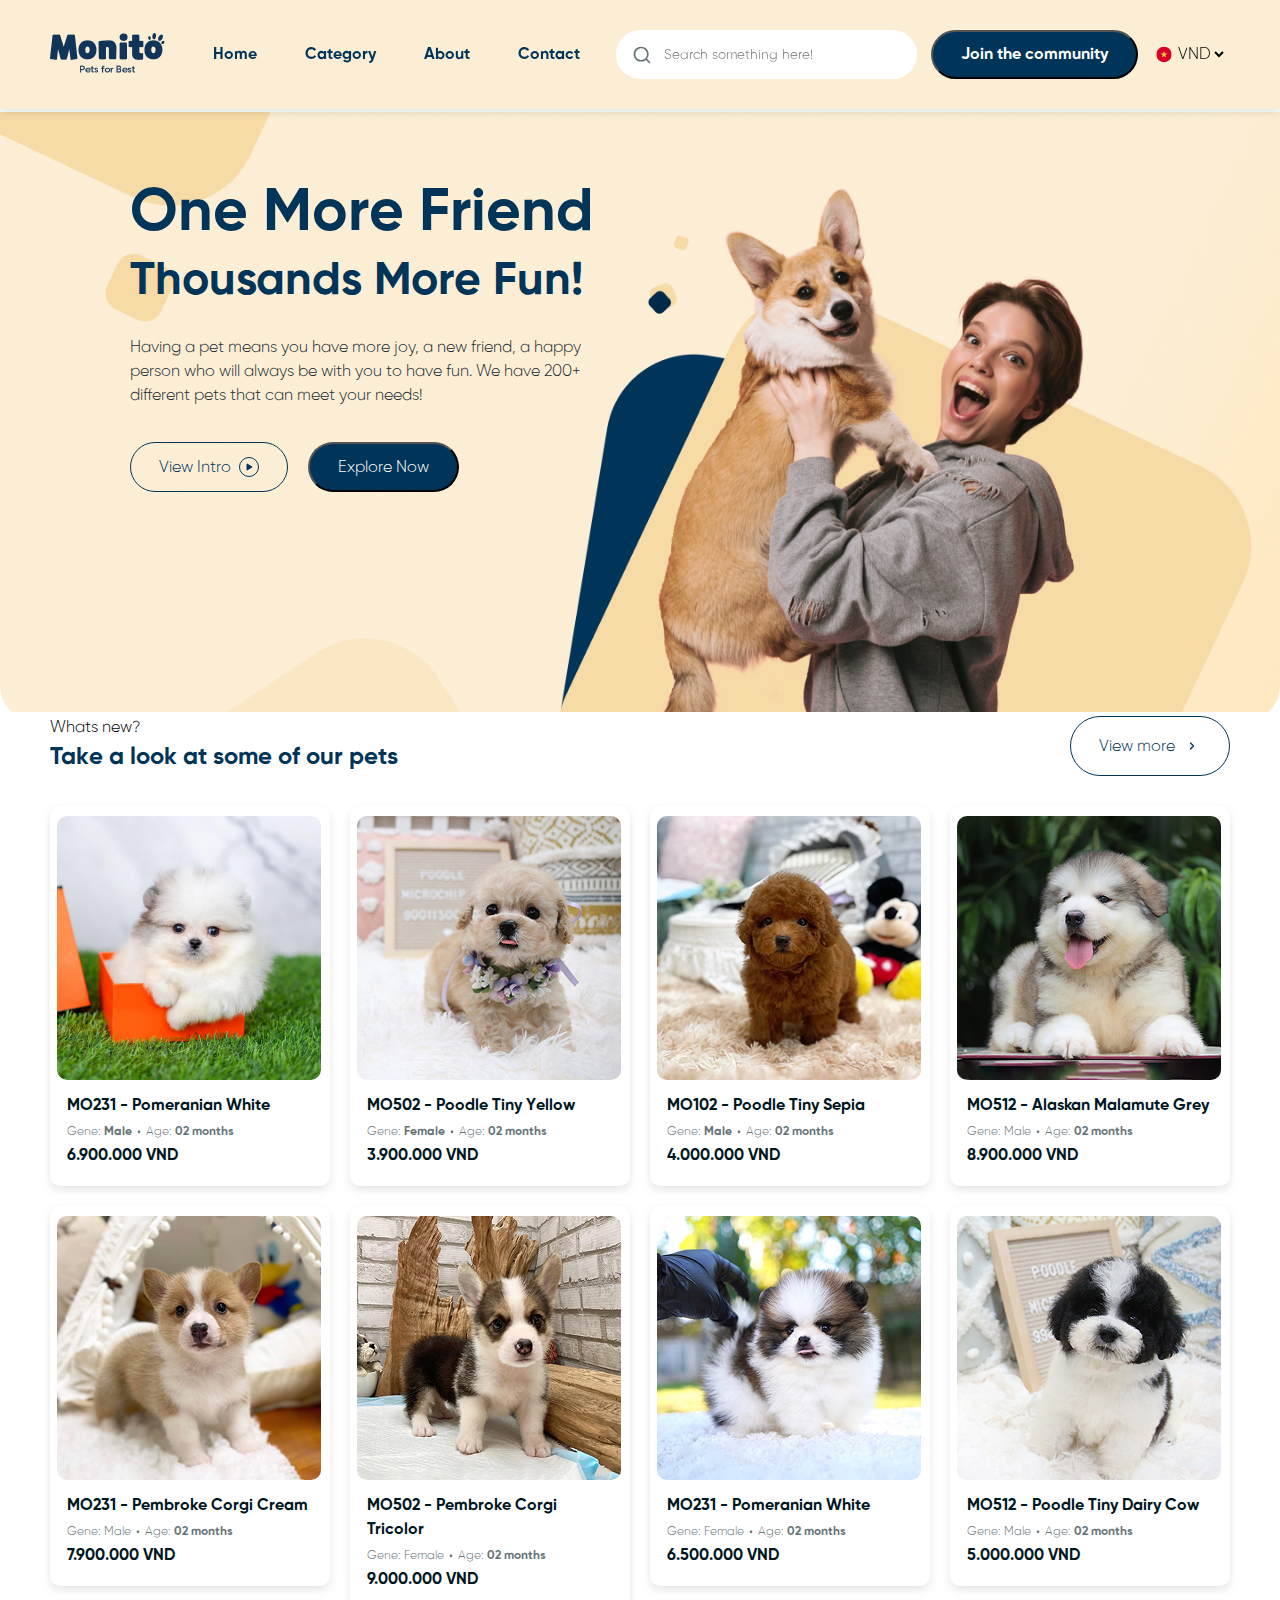
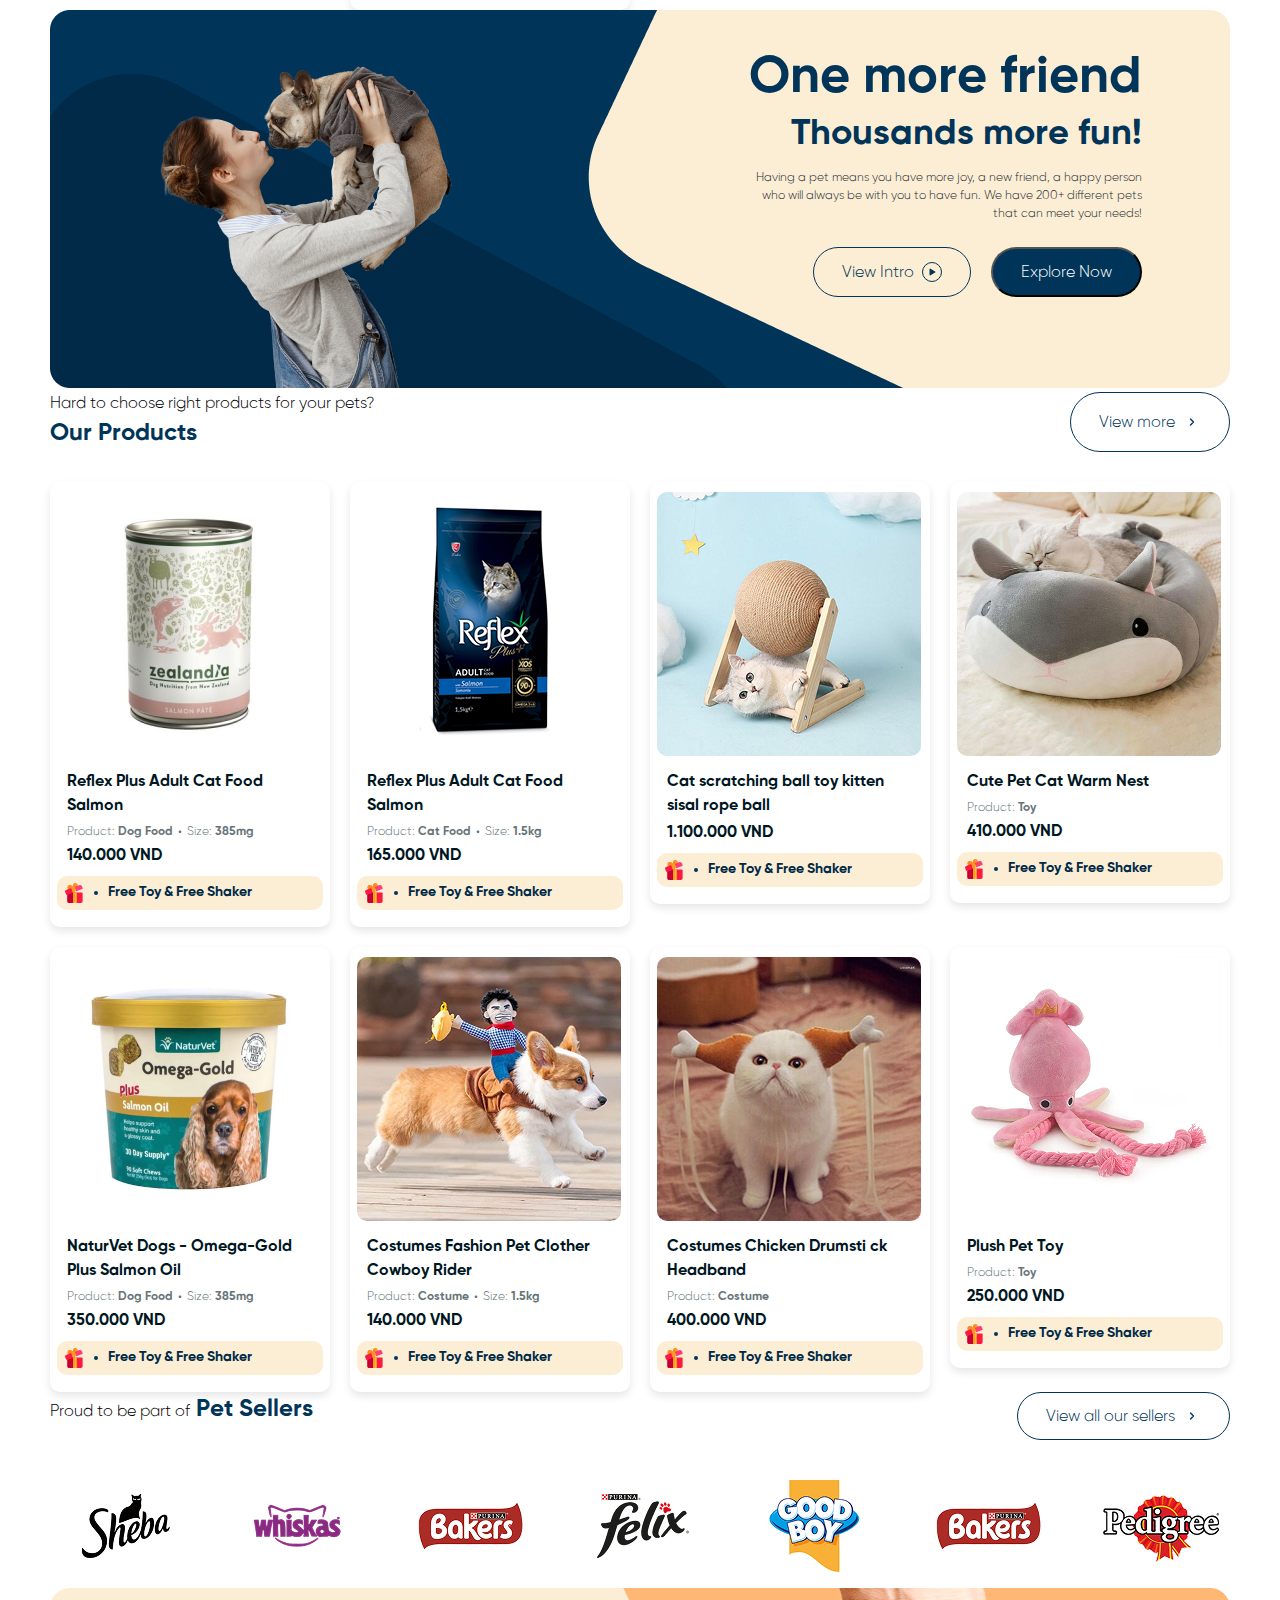
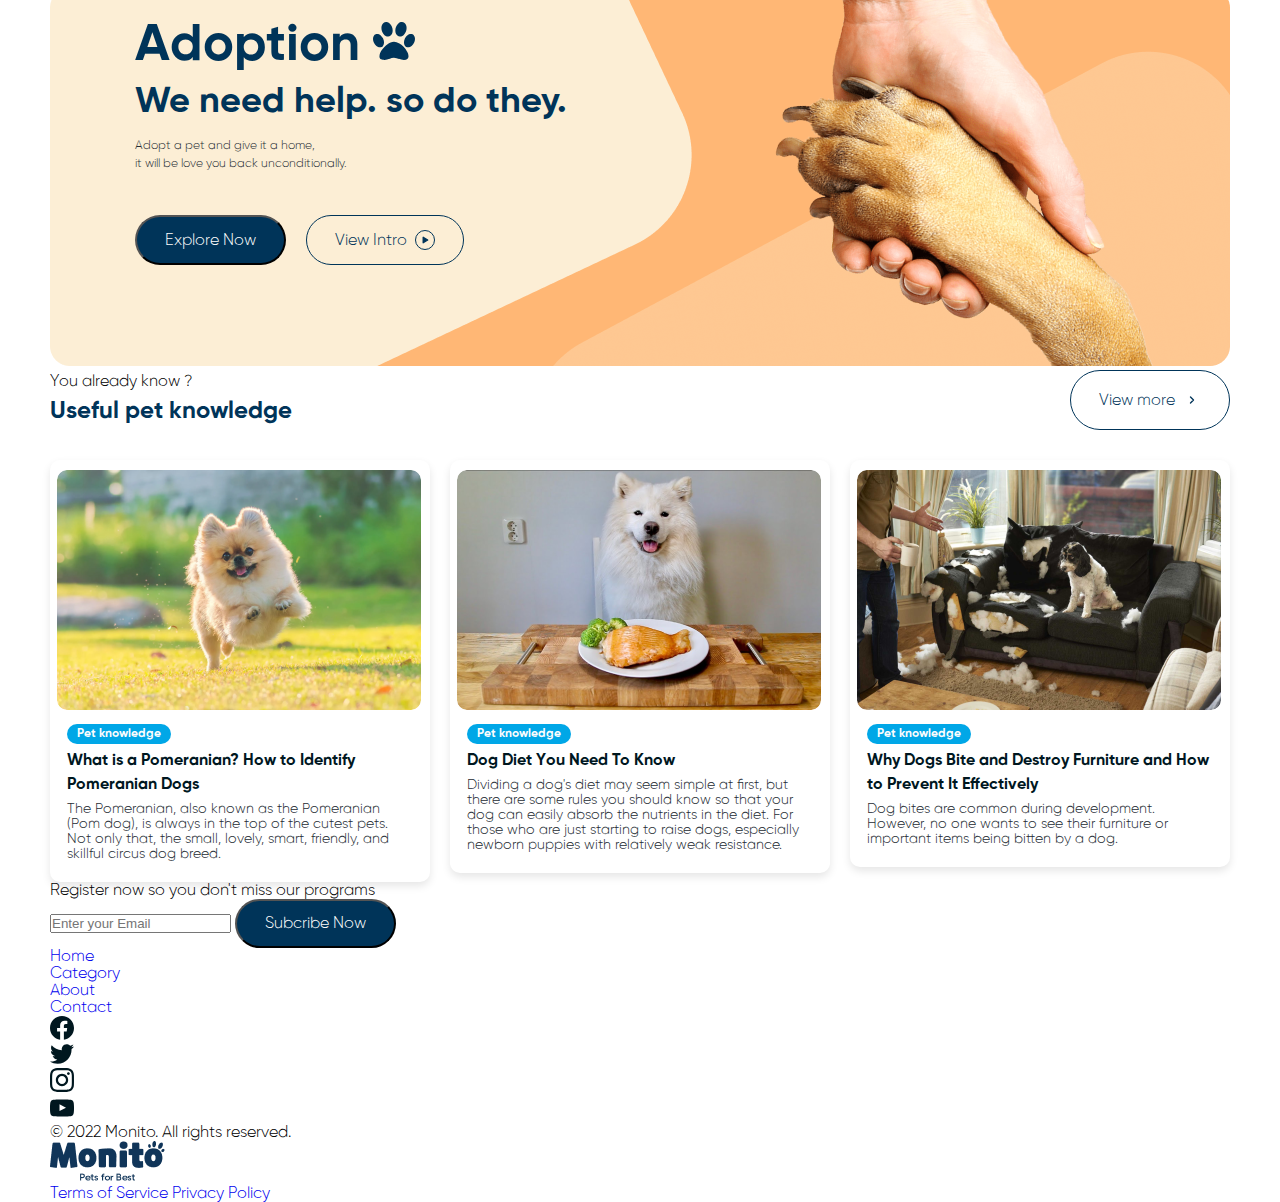
==== index.html @ 1af80280 "Merge branch 'task/style-scss-file-for-banner' into task/style-scss-file-for-product" ====
<!DOCTYPE html>
<html lang="en">

<head>
  <meta charset="UTF-8">
  <meta name="viewport" content="width=device-width, initial-scale=1.0">
  <title>Document</title>
  <link rel="stylesheet" href="./css/style.css">
</head>

<body>
  <header class="header">
    <div class="container">
      <div class="section-body">
        <div class="section-navigation">
          <h2 class="section-title"><img class="logo-img" src="./assets/images/monito-logo.png" alt="Logo Monitor"></h2>
          <nav class="nav">
            <ul class="list-nav">
              <li class="list-item"><a class="list-item-link" href="#">Home</a></li>
              <li class="list-item"><a class="list-item-link" href="#">Category</a></li>
              <li class="list-item"><a class="list-item-link" href="#">About</a></li>
              <li class="list-item"><a class="list-item-link" href="#">Contact</a></li>
            </ul>
          </nav>
        </div>
        <div class="section-actions">
          <form class="form-search">
            <div class="form-input">
              <img class="search-icon" src="./assets/icons/search-icon.svg" alt="search-icon">
              <input class="search-input" type="text" placeholder="Search something here!">
            </div>
          </form>
          <button class="btn btn-primary btn-join-community">Join the community</button>
          <div class="dropdown-group">
            <img class="flag-icon" src="./assets/icons/vnd-icon.svg" alt="icon-vnd">
            <select class="select-form" id="currency" name="vnd">
              <option class="select-input-option" value="au">VND</option>
              <option class="select-input-option" value="ca">USD</option>
              <option class="select-input-option" value="usa">Yen</option>
            </select>
          </div>
        </div>
      </div>
    </div>
  </header>

  <main class="main">
    <section class="section section-banner main-banner">
      <img class="banner-img hero-banner" src="./assets/images/hero-banner.png" alt="dog-and-human">
      <div class="container">
        <div class="section-content">
          <h1 class="section-title">One More Friend
            <span class="section-subtitle">Thousands More Fun!</span>
          </h1>
          <p class="section-description">Having a pet means you have more joy, a new friend, a happy person who will
            always be with you to
            have fun. We have 200+ different pets that can meet your needs!</p>
          <div class="btn-group">
            <button class="btn btn-outline">
              <span class="btn-text">
                View Intro
              </span>
              <div class="rounded-border">
                <img class="icon" src="./assets/icons/play-circle.svg" alt="play-circle">
              </div>
            </button>
            <button class="btn btn-primary">Explore Now</button>
          </div>
        </div>
      </div>
    </section>
    <section class="section section-product section-more-product">
      <div class="container">
        <div class="section-header">
          <h2 class="section-title">
            <span class="section-subtitle">Whats new?</span>Take a look at some of our pets
          </h2>
          <button class="btn btn-outline">
            <span class="btn-text">
              View more
            </span>
            <img class="icon" src="./assets/icons/arrow-right-icon.svg" alt="arrow-right">
          </button>
        </div>
        <ul class="list-product list-pet row">
          <li class="list-item col-3">
            <a href="#" class="card card-pet">
              <div class="card-img">
                <img class="product-img pet-img" src="./assets/images/dog1.png" alt="dog1">
              </div>
              <div class="card-body">
                <h3 class="card-title">MO231 - Pomeranian White</h3>
                <p class="card-detail"><span class="detail-key">Gene: <span class="detail-value">Male</span></span>
                  <img class="detail-icon" src="./assets/icons/gray-dot.svg" alt="dot-icon">
                  <span class="detail-key">Age: <span class="detail-value">02 months</span></span>
                </p>
                <span class="card-price">6.900.000 VND</span>
              </div>
            </a>
          </li>
          <li class="list-item col-3">
            <a href="#" class="card card-pet">
              <div class="card-img">
                <img class="product-img pet-img" src="./assets/images/dog2.png" alt="dog2">
              </div>
              <div class="card-body">
                <h3 class="card-title">MO502 - Poodle Tiny Yellow</h3>
                <p class="card-detail"><span class="detail-key">Gene: <span class="detail-value">Female</span></span>
                  <img class="detail-icon" src="./assets/icons/gray-dot.svg" alt="dot-icon">
                  <span class="detail-key">Age: <span class="detail-value">02
                      months</span></span>
                </p>
                <span class="card-price">3.900.000 VND</span>
              </div>
            </a>
          </li>
          <li class="list-item col-3">
            <a href="#" class="card card-pet">
              <div class="card-img">
                <img class="product-img pet-img" src="./assets/images/dog3.png" alt="dog3">
              </div>
              <div class="card-body">
                <h3 class="card-title">MO102 - Poodle Tiny Sepia</h3>
                <p class="card-detail"><span class="detail-key">Gene: <span class="detail-value">Male</span></span>
                  <img class="detail-icon" src="./assets/icons/gray-dot.svg" alt="dot-icon">
                  <span class="detail-key">Age: <span class="detail-value">02 months</span></span>
                </p>
                <span class="card-price">4.000.000 VND</span>
              </div>
            </a>
          </li>
          <li class="list-item col-3">
            <a href="#" class="card card-pet">
              <div class="card-img">
                <img class="product-img pet-img" src="./assets/images/dog4.png" alt="dog4">
              </div>
              <div class="card-body">
                <h3 class="card-title">MO512 - Alaskan Malamute Grey</h3>
                <p class="card-detail"><span class="detail-key">Gene: <span>Male</span></span>
                  <img class="detail-icon" src="./assets/icons/gray-dot.svg" alt="dot-icon"> <span
                    class="detail-key">Age:
                    <span class="detail-value">02 months</span></span>
                </p>
                <span class="card-price">8.900.000 VND</span>
              </div>
            </a>
          </li>
          <li class="list-item col-3">
            <a href="#" class="card card-pet">
              <div class="card-img">
                <img class="product-img pet-img" src="./assets/images/dog5.png" alt="dog5">
              </div>
              <div class="card-body">
                <h3 class="card-title">MO231 - Pembroke Corgi Cream</h3>
                <p class="card-detail"><span class="detail-key">Gene: <span>Male</span></span>
                  <img class="detail-icon" src="./assets/icons/gray-dot.svg" alt="dot-icon"> <span
                    class="detail-key">Age:
                    <span class="detail-value">02 months</span></span>
                </p>
                <span class="card-price">7.900.000 VND</span>
              </div>
            </a>
          </li>
          <li class="list-item col-3">
            <a href="#" class="card card-pet">
              <div class="card-img">
                <img class="product-img pet-img" src="./assets/images/dog6.png" alt="dog6">
              </div>
              <div class="card-body">
                <h3 class="card-title">MO502 - Pembroke Corgi Tricolor</h3>
                <p class="card-detail"><span class="detail-key">Gene: <span>Female</span></span>
                  <img class="detail-icon" src="./assets/icons/gray-dot.svg" alt="dot-icon"> <span
                    class="detail-key">Age:
                    <span class="detail-value">02 months</span></span>
                </p>
                <span class="card-price">9.000.000 VND</span>
              </div>
            </a>
          </li>
          <li class="list-item col-3">
            <a href="#" class="card card-pet">
              <div class="card-img">
                <img class="product-img pet-img" src="./assets/images/dog7.png" alt="dog7">
              </div>
              <div class="card-body">
                <h3 class="card-title">MO231 - Pomeranian White</h3>
                <p class="card-detail"><span class="detail-key">Gene: <span>Female</span></span>
                  <img class="detail-icon" src="./assets/icons/gray-dot.svg" alt="dot-icon"> <span
                    class="detail-key">Age:
                    <span class="detail-value">02 months</span></span>
                </p>
                <span class="card-price">6.500.000 VND</span>
              </div>
            </a>
          </li>
          <li class="list-item col-3">
            <a href="#" class="card card-pet">
              <div class="card-img">
                <img class="product-img pet-img" src="./assets/images/dog8.png" alt="dog8">
              </div>
              <div class="card-body">
                <h3 class="card-title">MO512 - Poodle Tiny Dairy Cow</h3>
                <p class="card-detail"><span class="detail-key">Gene: <span>Male</span></span>
                  <img class="detail-icon" src="./assets/icons/gray-dot.svg" alt="dot-icon"> <span
                    class="detail-key">Age:
                    <span class="detail-value">02 months</span></span>
                </p>
                <span class="card-price">5.000.000 VND</span>
              </div>
            </a>
          </li>
        </ul>
      </div>
    </section>
    <section class="section section-banner sub-banner section-banner-women-kiss-dog">
      <div class="container">
        <div class="container-content">
          <img class="banner-img woman-kiss-dog-img" src="./assets/images/woman-kiss-dog-banner.png"
            alt="woman-kiss-dog">
          <div class="section-content">
            <h2 class="section-title">One more friend
              <span class="section-subtitle">Thousands more fun!</span>
            </h2>
            <p class="section-description">Having a pet means you have more joy, a new friend, a happy person who
              will always be with you to
              have fun. We have 200+ different pets that can meet your needs!</p>
            <div class="btn-group">
              <button class="btn btn-outline">
                <span class="btn-text">
                  View Intro
                </span>
                <div class="rounded-border">
                  <img class="icon" src="./assets/icons/play-circle.svg" alt="play-circle">
                </div>
              </button>
              <button class="btn btn-primary">Explore Now</button>
            </div>
          </div>
        </div>
      </div>
    </section>
    <section class="section section-product section-our-product">
      <div class="container">
        <div class="section-header">
          <h2 class="section-title">
            <span class="section-subtitle">Hard to choose right products for your pets?</span>
            Our Products
          </h2>
          <button class="btn btn-outline">
            <span class="btn-text">View more</span>
            <img class="icon" src="./assets/icons/arrow-right-icon.svg" alt="arrow-right">
          </button>
        </div>
        <ul class="list-product list-food row">
          <li class="list-item col-3">
            <a class="card card-food" href="#">
              <div class="card-img">
                <img class="product-img food-img" src="./assets/images/product1.png" alt="product1">
              </div>
              <div class="card-body">
                <h3 class="card-title">Reflex Plus Adult Cat Food Salmon</h3>
                <p class="card-detail"><span class="detail-key">Product: <span class="detail-value">Dog
                      Food</span></span><img class="detail-icon" src="./assets/icons/gray-dot.svg" alt="dot-icon"><span
                    class="detail-key">Size:
                    <span class="detail-value">385mg</span></span></p>
                <span class="card-price">140.000 VND</span>
              </div>
              <div class="card-footer">
                <img class="gift-icon" src="./assets/icons/gift-icon.svg" alt="gift-icon">
                <img src="./assets/icons/blue-dot.svg" alt="blue-dot-icon">
                <p class="card-footer-title"> Free Toy & Free Shaker</p>
              </div>
            </a>
          </li>
          <li class="list-item col-3">
            <a class="card card-food" href="#">
              <div class="card-img">
                <img class="product-img food-img" src="./assets/images/product2.png" alt="product2">
              </div>
              <div class="card-body">
                <h3 class="card-title">Reflex Plus Adult Cat Food Salmon</h3>
                <p class="card-detail"><span class="detail-key">Product: <span class="detail-value">Cat
                      Food</span></span><img class="detail-icon" src="./assets/icons/gray-dot.svg" alt="dot-icon"><span
                    class="detail-key">Size:
                    <span class="detail-value">1.5kg</span></span></p>
                <span class="card-price">165.000 VND</span>
              </div>
              <div class="card-footer">
                <img class="gift-icon" src="./assets/icons/gift-icon.svg" alt="gift-icon">
                <img src="./assets/icons/blue-dot.svg" alt="blue-dot-icon">
                <p class="card-footer-title"> Free Toy & Free Shaker</p>
              </div>
            </a>
          </li>
          <li class="list-item col-3">
            <a class="card card-food" href="#">
              <div class="card-img">
                <img class="product-img food-img" src="./assets/images/product3.png" alt="product3">
              </div>
              <div class="card-body">
                <h3 class="card-title">Cat scratching ball toy kitten sisal rope ball</h3>
                <span class="card-price">1.100.000 VND</span>
              </div>
              <div class="card-footer">
                <img class="gift-icon" src="./assets/icons/gift-icon.svg" alt="gift-icon">
                <img src="./assets/icons/blue-dot.svg" alt="blue-dot-icon">
                <p class="card-footer-title"> Free Toy & Free Shaker</p>
              </div>
            </a>
          </li>
          <li class="list-item col-3">
            <a class="card card-food" href="#">
              <div class="card-img">
                <img class="product-img food-img" src="./assets/images/product4.png" alt="product4">
              </div>
              <div class="card-body">
                <h3 class="card-title">Cute Pet Cat Warm Nest</h3>
                <p class="card-detail">
                  <span class="detail-key">Product:
                    <span class="detail-value">Toy</span></span>
                </p>

                <span class="card-price">410.000 VND</span>
              </div>
              <div class="card-footer">
                <img class="gift-icon" src="./assets/icons/gift-icon.svg" alt="gift-icon">
                <img src="./assets/icons/blue-dot.svg" alt="blue-dot-icon">
                <p class="card-footer-title"> Free Toy & Free Shaker</p>
              </div>
            </a>
          </li>
          <li class="list-item col-3">
            <a class="card card-food" href="#">
              <div class="card-img">
                <img class="product-img food-img" src="./assets/images/product5.png" alt="product5">
              </div>
              <div class="card-body">
                <h3 class="card-title">NaturVet Dogs - Omega-Gold Plus Salmon Oil</h3>
                <p class="card-detail">
                  <span class="detail-key">Product: <span class="detail-value">Dog Food</span></span><img
                    class="detail-icon" src="./assets/icons/gray-dot.svg" alt="dot-icon"> <span class="detail-key">Size:
                    <span class="detail-value">385mg</span></span>
                </p>
                <span class="card-price">350.000 VND</span>
              </div>
              <div class="card-footer">
                <img class="gift-icon" src="./assets/icons/gift-icon.svg" alt="gift-icon">
                <img src="./assets/icons/blue-dot.svg" alt="blue-dot-icon">
                <p class="card-footer-title"> Free Toy & Free Shaker</p>
              </div>
            </a>
          </li>
          <li class="list-item col-3">
            <a class="card card-food" href="#">
              <div class="card-img">
                <img class="product-img food-img" src="./assets/images/product6.png" alt="product6">
              </div>
              <div class="card-body">
                <h3 class="card-title">Costumes Fashion Pet Clother Cowboy Rider</h3>
                <p class="card-detail">
                  <span class="detail-key">Product: <span class="detail-value">Costume</span></span><img
                    class="detail-icon" src="./assets/icons/gray-dot.svg" alt="dot-icon"> <span class="detail-key">Size:
                    <span class="detail-value">1.5kg</span></span>
                </p>
                <span class="card-price">140.000 VND</span>
              </div>
              <div class="card-footer">
                <img class="gift-icon" src="./assets/icons/gift-icon.svg" alt="gift-icon">
                <img src="./assets/icons/blue-dot.svg" alt="blue-dot-icon">
                <p class="card-footer-title"> Free Toy & Free Shaker</p>
              </div>
            </a>
          </li>
          <li class="list-item col-3">
            <a class="card card-food" href="#">
              <div class="card-img">
                <img class="product-img food-img" src="./assets/images/product7.png" alt="product7">
              </div>
              <div class="card-body">
                <h3 class="card-title">Costumes Chicken Drumsti ck Headband</h3>
                <p class="card-detail">
                  <span class="detail-key">Product: <span class="detail-value">Costume</span></span>
                </p>
                <span class="card-price">400.000 VND</span>
              </div>
              <div class="card-footer">
                <img class="gift-icon" src="./assets/icons/gift-icon.svg" alt="gift-icon">
                <img src="./assets/icons/blue-dot.svg" alt="blue-dot-icon">
                <p class="card-footer-title"> Free Toy & Free Shaker</p>
              </div>
            </a>
          </li>
          <li class="list-item col-3">
            <a class="card card-food" href="#">
              <div class="card-img">
                <img class="product-img food-img" src="./assets/images/product8.png" alt="product8">
              </div>
              <div class="card-body">
                <h3 class="card-title">Plush Pet Toy</h3>
                <p class="card-detail">
                  <span class="detail-key">Product: <span class="detail-value">Toy</span></span>
                </p>
                <span class="card-price">250.000 VND</span>
              </div>
              <div class="card-footer">
                <img class="gift-icon" src="./assets/icons/gift-icon.svg" alt="gift-icon">
                <img src="./assets/icons/blue-dot.svg" alt="blue-dot-icon">
                <p class="card-footer-title"> Free Toy & Free Shaker</p>
              </div>
            </a>
          </li>
        </ul>
      </div>
    </section>
    <section class="section section-product section-pet-sellers">
      <div class="container">
        <div class="section-header">
          <h2 class="section-title">
            <span class="section-subtitle">Proud to be part of</span>
            Pet Sellers
          </h2>

          <button class="btn btn-outline">
            <span class="btn-text">
              View all our sellers
            </span>
            <img class="icon" src="./assets/icons/arrow-right-icon.svg" alt="arrow-right">
          </button>
        </div>
        <ul class="list-product list-seller row">
          <li class="list-item">
            <img class="seller-img product-img" src="./assets/images/sheba.png" alt="sheba-img">
          </li>
          <li class="list-item">
            <img class="seller-img product-img" src="./assets/images/whiskas.png" alt="whiskas-img">
          </li>
          <li class="list-item">
            <img class="seller-img product-img" src="./assets/images/bakers.png" alt="bakers-img">
          </li>
          <li class="list-item">
            <img class="seller-img product-img" src="./assets/images/felix.png" alt="felix-img">
          </li>
          <li class="list-item">
            <img class="seller-img product-img" src="./assets/images/goodboy.png" alt="goodboy-img">
          </li>
          <li class="list-item">
            <img class="seller-img product-img" src="./assets/images/bakers.png" alt="bakers-img">
          </li>
          <li class="list-item">
            <img class="seller-img product-img" src="./assets/images/pedigree.png" alt="pedigree-img">
          </li>
        </ul>
    </section>
    <!--  -->
    <section class="section section-banner sub-banner section-banner-adoption">
      <div class="container">
        <div class="container-content">
          <img class="banner-img shake-hand-img" src="./assets/images/shake-hand-banner.png" alt="shake-hand-img">
          <div class="section-content">
            <h2 class="section-title">Adoption
              <img class="icon" src="./assets/icons/fontisto-paw-icon.svg" alt="fontisto-paw-icon">
              <span class="section-subtitle">We need help. so do they.</span>
            </h2>

            <p class="section-description">Adopt a pet and give it a home, <br>
              it will be love you back unconditionally.</p>
            <div class="btn-group">
              <button class="btn btn-primary">Explore Now</button>
              <button class="btn btn-outline"><span class="btn-text">View Intro</span>
                <div class="rounded-border">
                  <img class="icon" src="./assets/icons/play-circle.svg" alt="play-circle">
                </div>
              </button>
            </div>
          </div>
        </div>
      </div>
    </section>
    <section class="section section-product section-knowledge-pet">
      <div class="container">
        <div class="section-header">
          <h2 class="section-title">
            <span class="section-subtitle">You already know ?</span>
            Useful pet knowledge
          </h2>
          <button class="btn btn-outline"><span class="btn-text">View more</span>
            <img class="icon" src="./assets/icons/arrow-right-icon.svg" alt="arrow-right">
          </button>
        </div>
        <ul class="list-product list-pet-knowledge row">
          <li class="list-item col-4">
            <a class="card card-pet-knowledge" href="#">
              <div class="card-img">
                <img class="product-img pet-img" src="./assets/images/pet1.png" alt="pet1">
              </div>
              <div class="card-body">
                <span class="badge">Pet knowledge</span>
                <h3 class="card-title">What is a Pomeranian? How to Identify Pomeranian Dogs</h3>
                <p class="card-description">The Pomeranian, also known as the Pomeranian (Pom dog), is always in
                  the top of the cutest
                  pets. Not only that, the small, lovely, smart, friendly, and skillful circus dog breed.</p>
              </div>
            </a>
          </li>
          <li class="list-item col-4">
            <a class="card card-pet-knowledge" href="#">
              <div class="card-img">
                <img class="product-img pet-img" src="./assets/images/pet2.png" alt="pet2">
              </div>
              <div class="card-body">
                <span class="badge">Pet knowledge</span>
                <h3 class="card-title">Dog Diet You Need To Know</h3>

                <p class="card-description">Dividing a dog's diet may seem simple at first, but there are some
                  rules you should know so that your
                  dog can easily absorb the nutrients in the diet. For those who are just starting to raise dogs,
                  especially newborn puppies with relatively weak resistance.</p>
              </div>
            </a>
          </li>

          <li class="list-item col-4">
            <a class="card card-pet-knowledge" href="#">
              <div class="card-img">
                <img class="product-img pet-img" src="./assets/images/pet3.png" alt="pet3">
              </div>
              <div class="card-body">
                <span class="badge">Pet knowledge</span>
                <h3 class="card-title">Why Dogs Bite and Destroy Furniture and How to Prevent It Effectively</h3>
                <p class="card-description">Dog bites are common during development. However, no one wants to see
                  their
                  furniture or important
                  items being bitten by a dog.</p>
              </div>
            </a>
          </li>

        </ul>
      </div>
    </section>
  </main>

  <footer class="footer">
    <div class="container">
      <div class="section-subscribe">
        <form class="form-register">
          <h4 class="form-register-title">
            Register now so you don't miss our programs
          </h4>
          <div class="form-input">
            <input class="email-input" type="text" placeholder="Enter your Email" />
            <button class="btn btn-primary btn-subscribe">Subcribe Now</button>
          </div>
        </form>
      </div>

      <div class="section-content">
        <nav class="nav">
          <ul class="list-info">
            <li class="list-item">
              <a href="#" class="list-item-link">Home</a>
            </li>
            <li class="list-item">
              <a href="#" class="list-item-link">Category</a>
            </li>
            <li class="list-item">
              <a href="#" class="list-item-link">About</a>
            </li>
            <li class="list-item">
              <a href="#" class="list-item-link">Contact</a>
            </li>
          </ul>
        </nav>

        <ul class="list-info">
          <li class="list-item">
            <a href="#" class="list-item-link"><img src="./assets/icons/fb-icon.svg" alt="fb-icon" /></a>
          </li>
          <li class="list-item">
            <a href="#" class="list-item-link"><img src="./assets/icons/tw-icon.svg" alt="tw-icon" /></a>
          </li>
          <li class="list-item">
            <a href="#" class="list-item-link"><img src="./assets/icons/insta-icon.svg" alt="insta-icon" /></a>
          </li>
          <li class="list-item">
            <a href="#" class="list-item-link"><img src="./assets/icons/yt-icon.svg" alt="yt-icon" /></a>
          </li>
        </ul>
      </div>

      <div class="section-info">
        <p class="section-description">
          © 2022 Monito. All rights reserved.
        </p>
        <img class="monito-img" src="./assets/images/monito-logo.png" alt="monito-logo" />
        <div class="section-description">
          <a href="#" class="policy-link">Terms of Service</a>
          <a href="#" class="policy-link">Privacy Policy</a>
        </div>
      </div>
    </div>
  </footer>
</body>

</html>
---- css/style.css ----
html,
body,
div,
span,
applet,
object,
iframe,
h1,
h2,
h3,
h4,
h5,
h6,
p,
blockquote,
pre,
a,
abbr,
acronym,
address,
big,
cite,
code,
del,
dfn,
em,
img,
ins,
kbd,
q,
s,
samp,
small,
strike,
strong,
sub,
sup,
tt,
var,
b,
u,
i,
center,
dl,
dt,
dd,
ol,
ul,
li,
fieldset,
form,
label,
legend,
table,
caption,
tbody,
tfoot,
thead,
tr,
th,
td,
article,
aside,
canvas,
details,
embed,
figure,
figcaption,
footer,
header,
hgroup,
menu,
nav,
output,
ruby,
section,
summary,
time,
mark,
audio,
video {
  margin: 0;
  padding: 0;
  border: 0;
  font-size: 100%;
  font: inherit;
  vertical-align: baseline;
}

article,
aside,
details,
figcaption,
figure,
footer,
header,
hgroup,
menu,
nav,
section {
  display: block;
}

ol,
ul {
  list-style: none;
}

a {
  text-decoration: none;
}

blockquote,
q {
  quotes: none;
}

blockquote:before,
blockquote:after,
q:before,
q:after {
  content: "";
  content: none;
}

table {
  border-collapse: collapse;
  border-spacing: 0;
}

* {
  margin: 0;
  padding: 0;
  box-sizing: border-box;
}

@font-face {
  font-family: "SVN-Gilroy";
  src: url("../../assets/fonts/fonnts.com-SVNGilroy-Light.otf") format("opentype");
  font-weight: normal;
  font-style: normal;
}
@font-face {
  font-family: "SVN-Gilroy";
  src: url("../../assets/fonts/fonnts.com-SVNGilroy-Bold.otf") format("opentype");
  font-weight: bold;
  font-style: normal;
}
html,
body {
  font-family: "SVN-Gilroy", sans-serif;
}

.section-banner .section-content {
  display: flex;
  flex-direction: column;
}
.section-banner .section-content .section-title {
  color: #003459;
}
.section-banner .section-content .section-subtitle {
  display: block;
  font-weight: 700;
}
.section-banner .section-content .section-description {
  font-weight: 500;
  color: #242b33;
}
.section-banner .banner-img {
  width: 100%;
  object-fit: cover;
}
.section-banner .btn-group {
  display: flex;
}
.section-banner .btn-group .btn:first-child {
  margin-right: 20px;
}
.section-banner .btn-group .rounded-border {
  display: flex;
  align-items: center;
  justify-content: center;
  border: 1px solid #003459;
  border-radius: 50%;
}
.section-banner .btn-group .btn-text {
  margin-right: 8px;
  color: #003459;
  font-weight: 500;
}
.section-banner.main-banner {
  position: relative;
  padding-top: 112px;
}
.section-banner.main-banner .banner-img {
  max-height: 600px;
}
.section-banner.main-banner .section-content {
  position: absolute;
  top: 180px;
  left: 130px;
  max-width: 480px;
}
.section-banner.main-banner .section-content .section-title {
  margin-bottom: 24px;
  font-size: 60px;
  font-weight: 800;
  line-height: 68px;
}
.section-banner.main-banner .section-content .section-subtitle {
  margin-top: 4px;
  font-size: 46px;
  line-height: 60px;
}
.section-banner.main-banner .section-content .section-description {
  font-size: 16px;
  line-height: 24px;
}
.section-banner.main-banner .section-content .btn-group {
  margin-top: 34px;
}
.section-banner.sub-banner .container-content {
  position: relative;
}
.section-banner.sub-banner .banner-img {
  max-height: 378px;
}
.section-banner.sub-banner .section-content .section-title {
  margin-bottom: 8px;
  font-size: 52px;
  font-weight: 800;
}
.section-banner.sub-banner .section-content .section-subtitle {
  margin-top: 2px;
  font-size: 36px;
  line-height: 54px;
}
.section-banner.sub-banner .section-content .section-description {
  font-size: 12px;
  line-height: 18px;
}

.card {
  display: block;
  padding: 10px 7px;
  border-radius: 10px;
  background-color: var(--white-color);
  box-shadow: 0 4px 8px rgba(0, 0, 0, 0.1);
  color: #00171f;
}
.card-img .product-img {
  max-width: 100%;
  border-radius: 10px;
  object-fit: cover;
}
.card-body {
  display: flex;
  flex-direction: column;
  row-gap: 5px;
  padding: 10px;
}
.card-body .card-title {
  font-size: 16px;
  font-weight: 700;
  line-height: 24px;
}
.card-body .card-detail {
  display: flex;
  color: #667479;
  font-size: 12px;
  line-height: 18px;
}
.card-body .card-detail .detail-key {
  font-weight: 500;
}
.card-body .card-detail .detail-value {
  font-weight: 700;
}
.card-body .card-detail .detail-icon {
  padding: 0px 5px;
}
.card-body .card-price {
  font-size: 16px;
  font-weight: 700;
  line-height: 20px;
}
.card-footer {
  display: flex;
  align-items: center;
  margin-bottom: 7px;
  padding: 7px;
  border-radius: 10px;
  background-color: #fceed5;
}
.card-footer > * {
  margin-right: 10px;
}
.card-footer .card-footer-title {
  font-weight: 700;
  font-size: 14px;
  color: #002a48;
  line-height: 20px;
}

.list-product {
  margin-top: 30px;
}
.list-product .list-item:hover .card {
  box-shadow: 0 8px 16px rgba(0, 0, 0, 0.2);
}

.section-product .section-header {
  display: flex;
  justify-content: space-between;
}
.section-product .section-header .section-title {
  font-size: 24px;
  font-weight: 700;
  color: #003459;
  line-height: 36px;
}
.section-product .section-header .section-title .section-subtitle {
  display: block;
  font-size: 16px;
  font-weight: 500;
  color: #000000;
  line-height: 24px;
}
.section-product .section-header .btn-outline {
  display: flex;
  align-items: center;
}
.section-product .section-header .btn-outline .btn-text {
  margin-right: 8px;
}

.badge {
  display: flex;
  justify-content: center;
  align-items: center;
  padding: 8px;
  border-radius: 28px;
  background-color: #00a7e7;
  font-weight: 700;
  font-size: 12px;
  color: #fdfdfd;
  line-height: 16px;
}

.btn {
  font-family: "SVN-Gilroy", sans-serif;
  background-color: #ffffff;
  color: #000000;
  border-radius: 57px;
  padding: 14px 28px;
  font-size: 16px;
  color: #000000;
}

.btn-primary {
  background-color: #003459;
  color: #fdfdfd;
}

.btn-outline {
  background-color: inherit;
  color: #003459;
  border: 1px solid #003459;
  display: flex;
  align-items: center;
}

.icon {
  width: 18px;
  height: 18px;
}

.header {
  position: fixed;
  top: 0;
  left: 0;
  right: 0;
  z-index: 1000;
  padding: 30px 0;
  background-color: #fceed5;
  box-shadow: 0 4px 8px rgba(0, 0, 0, 0.1);
}
.header .section-body {
  display: flex;
}
.header .section-navigation {
  display: flex;
  align-items: center;
  margin-right: 36px;
}
.header .section-navigation .section-title {
  margin-right: 24px;
}
.header .section-navigation .list-nav {
  display: flex;
}
.header .section-navigation .list-nav .list-item {
  padding: 0 24px;
}
.header .section-navigation .list-nav .list-item:last-child {
  padding-right: 0;
}
.header .section-navigation .list-nav .list-item-link {
  font-weight: 700;
  color: #003459;
}
.header .section-actions {
  display: flex;
}
.header .section-actions .form-search {
  margin-right: 14px;
  padding-right: 80px;
  border-radius: 30px;
  background-color: #ffffff;
}
.header .section-actions .form-search .form-input {
  display: flex;
  align-items: center;
  height: 100%;
  padding: 12px 16px;
}
.header .section-actions .form-search .form-input .search-icon {
  width: 20px;
  height: 20px;
  margin-right: 12px;
}
.header .section-actions .form-search .form-input .search-input {
  border: 0;
  font-family: "SVN-Gilroy", sans-serif;
}
.header .section-actions .btn-join-community {
  margin-right: 15px;
  font-weight: 700;
}
.header .section-actions .dropdown-group {
  display: flex;
  align-items: center;
}
.header .section-actions .dropdown-group .flag-icon {
  width: 21px;
  height: 21px;
}
.header .section-actions .dropdown-group .select-form {
  border: 0;
  background-color: #fceed5;
  font-size: 16px;
  font-weight: 500;
  font-family: "SVN-Gilroy", sans-serif;
}

.container {
  max-width: 1212px;
  width: 100%;
  margin: 0 auto;
  padding: 0 16px;
}

.row {
  display: flex;
  gap: 20px;
  flex-wrap: wrap;
}

.col-1 {
  width: calc((100% - (2 - 1) * 20px) / 2);
}

.col-2 {
  width: calc((100% - (3 - 1) * 20px) / 3);
}

.col-3 {
  width: calc((100% - (4 - 1) * 20px) / 4);
}

.col-4 {
  width: calc((100% - (5 - 1) * 20px) / 5);
}

.col-5 {
  width: calc((100% - (6 - 1) * 20px) / 6);
}

.col-6 {
  width: calc((100% - (7 - 1) * 20px) / 7);
}

.col-7 {
  width: calc((100% - (8 - 1) * 20px) / 8);
}

.col-8 {
  width: calc((100% - (9 - 1) * 20px) / 9);
}

.col-9 {
  width: calc((100% - (10 - 1) * 20px) / 10);
}

.col-10 {
  width: calc((100% - (11 - 1) * 20px) / 11);
}

.col-11 {
  width: calc((100% - (12 - 1) * 20px) / 12);
}

.col-12 {
  width: calc((100% - (13 - 1) * 20px) / 13);
}

@media screen and (min-width: 576px) {
  .col-sm-1 {
    width: calc(100% - 220px)/12;
  }
  .col-sm-2 {
    width: calc(100% - 100px)/6;
  }
  .col-sm-3 {
    width: calc(100% - 60px)/4;
  }
  .col-sm-4 {
    width: calc(100% - 40px)/3;
  }
  .col-sm-5 {
    width: calc(100% - 28px)/2.4;
  }
  .col-sm-6 {
    width: calc(100% - 20px)/2;
  }
  .col-sm-7 {
    width: calc(100% - 14.2857142857px)/1.7142857143;
  }
  .col-sm-8 {
    width: calc(100% - 10px)/1.5;
  }
  .col-sm-9 {
    width: calc(100% - 6.6666666667px)/1.3333333333;
  }
  .col-sm-10 {
    width: calc(100% - 4px)/1.2;
  }
  .col-sm-11 {
    width: calc(100% - 1.8181818182px)/1.0909090909;
  }
  .col-sm-12 {
    width: calc(100% - 0px)/1;
  }
}
@media screen and (min-width: 768px) {
  .col-md-1 {
    width: calc(100% - 220px)/12;
  }
  .col-md-2 {
    width: calc(100% - 100px)/6;
  }
  .col-md-3 {
    width: calc(100% - 60px)/4;
  }
  .col-md-4 {
    width: calc(100% - 40px)/3;
  }
  .col-md-5 {
    width: calc(100% - 28px)/2.4;
  }
  .col-md-6 {
    width: calc(100% - 20px)/2;
  }
  .col-md-7 {
    width: calc(100% - 14.2857142857px)/1.7142857143;
  }
  .col-md-8 {
    width: calc(100% - 10px)/1.5;
  }
  .col-md-9 {
    width: calc(100% - 6.6666666667px)/1.3333333333;
  }
  .col-md-10 {
    width: calc(100% - 4px)/1.2;
  }
  .col-md-11 {
    width: calc(100% - 1.8181818182px)/1.0909090909;
  }
  .col-md-12 {
    width: calc(100% - 0px)/1;
  }
}
.section-knowledge-pet .list-pet-knowledge .list-item {
  flex-grow: 1;
}
.section-knowledge-pet .list-pet-knowledge .list-item .card .card-body .badge {
  width: max-content;
  padding: 2px 10px;
}
.section-knowledge-pet .list-pet-knowledge .list-item .card .card-body .card-description {
  font-size: 14px;
  font-weight: 400;
  color: #242b33;
}

.section-banner-women-kiss-dog .section-content {
  align-items: flex-end;
  position: absolute;
  top: 40px;
  left: 692px;
  max-width: 400px;
  text-align: right;
}
.section-banner-women-kiss-dog .section-content .btn-group {
  margin-top: 24px;
}

.section-pet-sellers .section-header .section-title .section-subtitle {
  display: inline;
}
.section-pet-sellers .list-seller {
  flex-wrap: nowrap;
}

.section-banner-adoption .section-content {
  position: absolute;
  top: 30px;
  left: 85px;
  max-width: 480px;
}
.section-banner-adoption .section-content .section-title .icon {
  width: 42px;
  height: 38px;
}
.section-banner-adoption .section-content .btn-group {
  margin-top: 42px;
}

/*# sourceMappingURL=style.css.map */
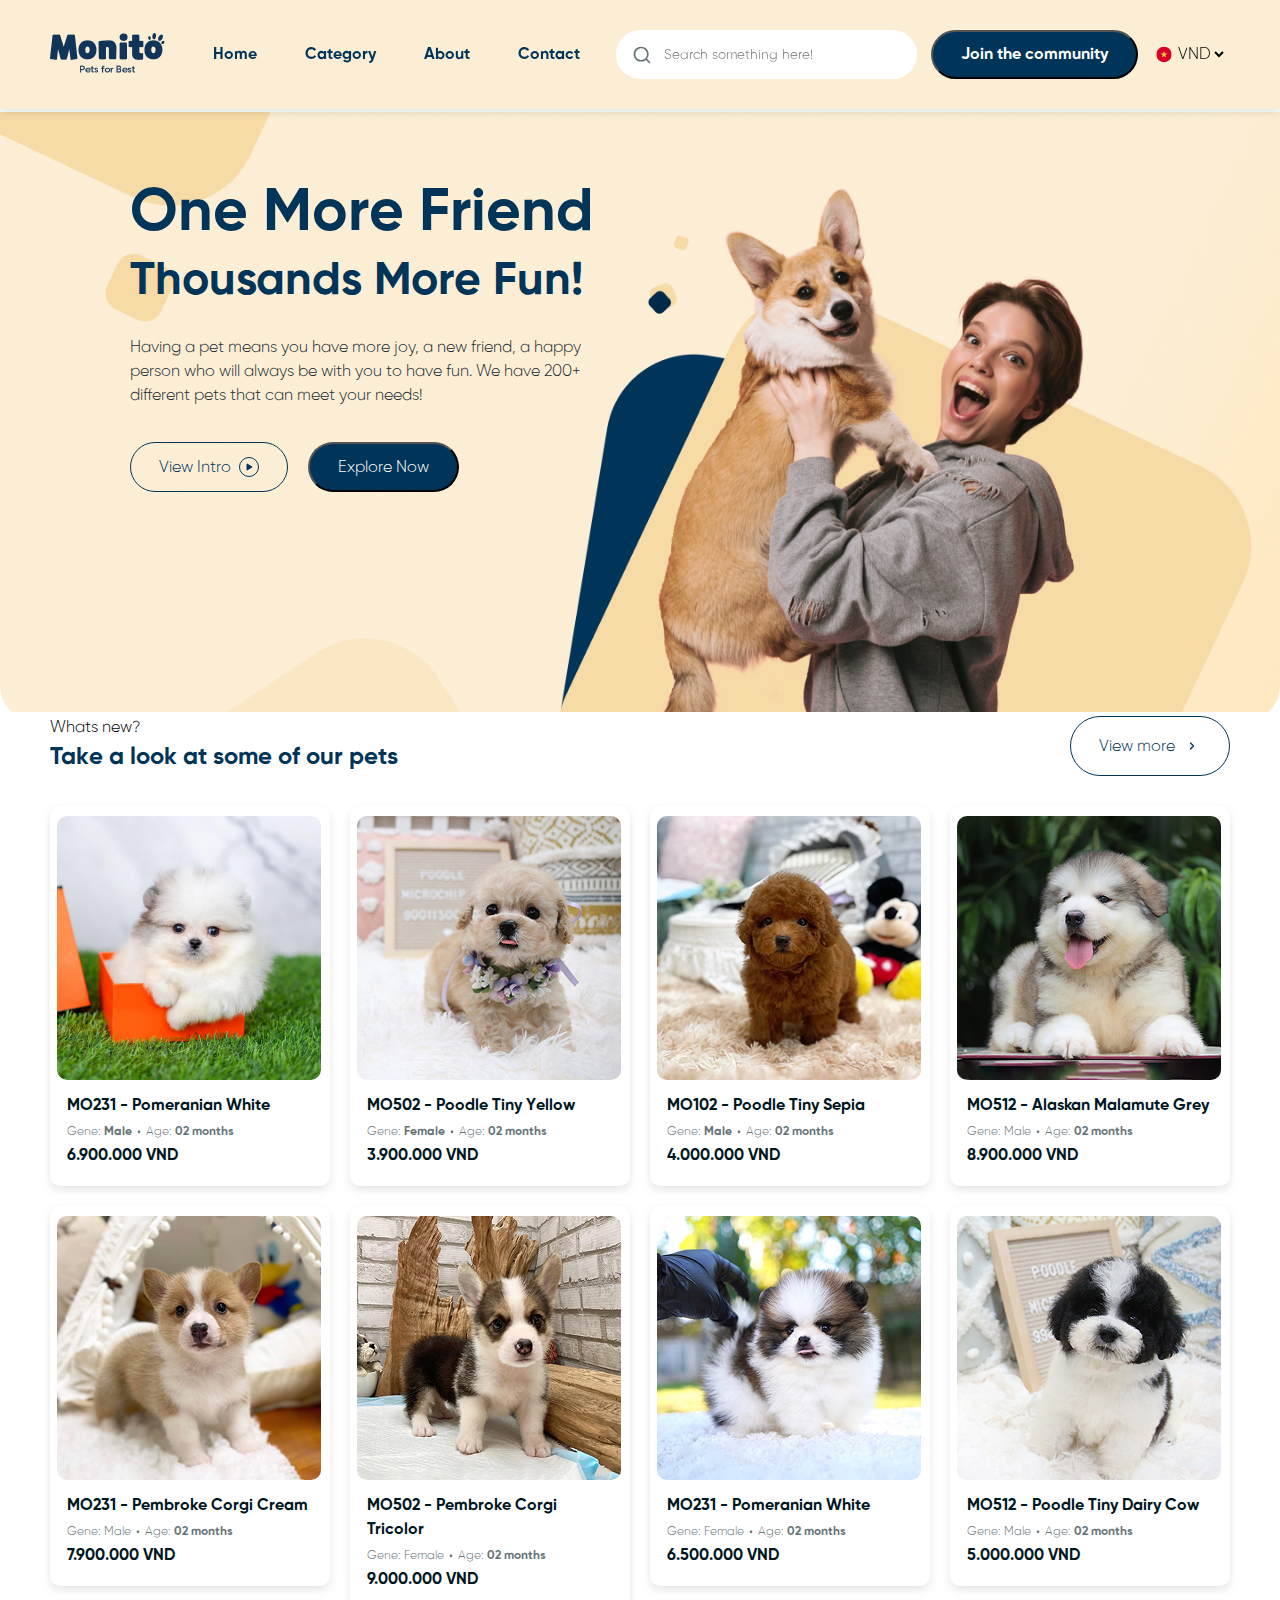
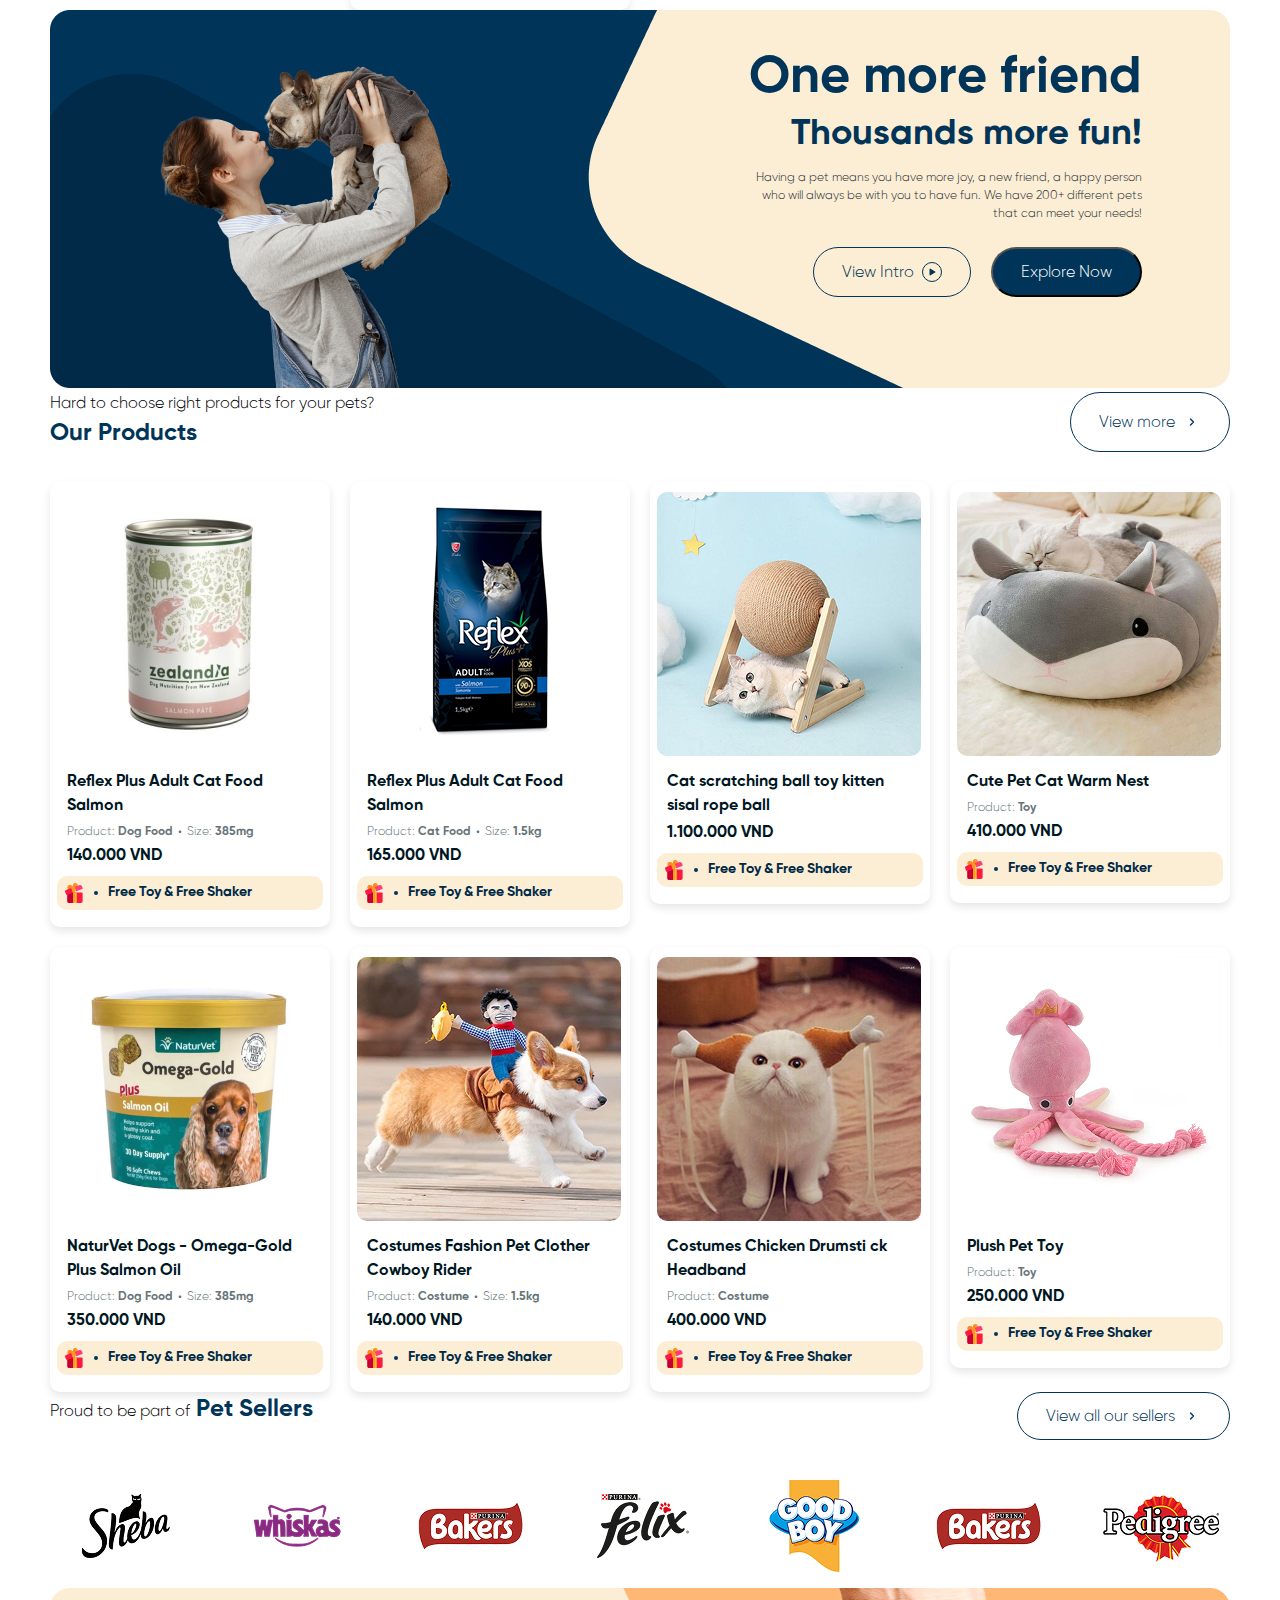
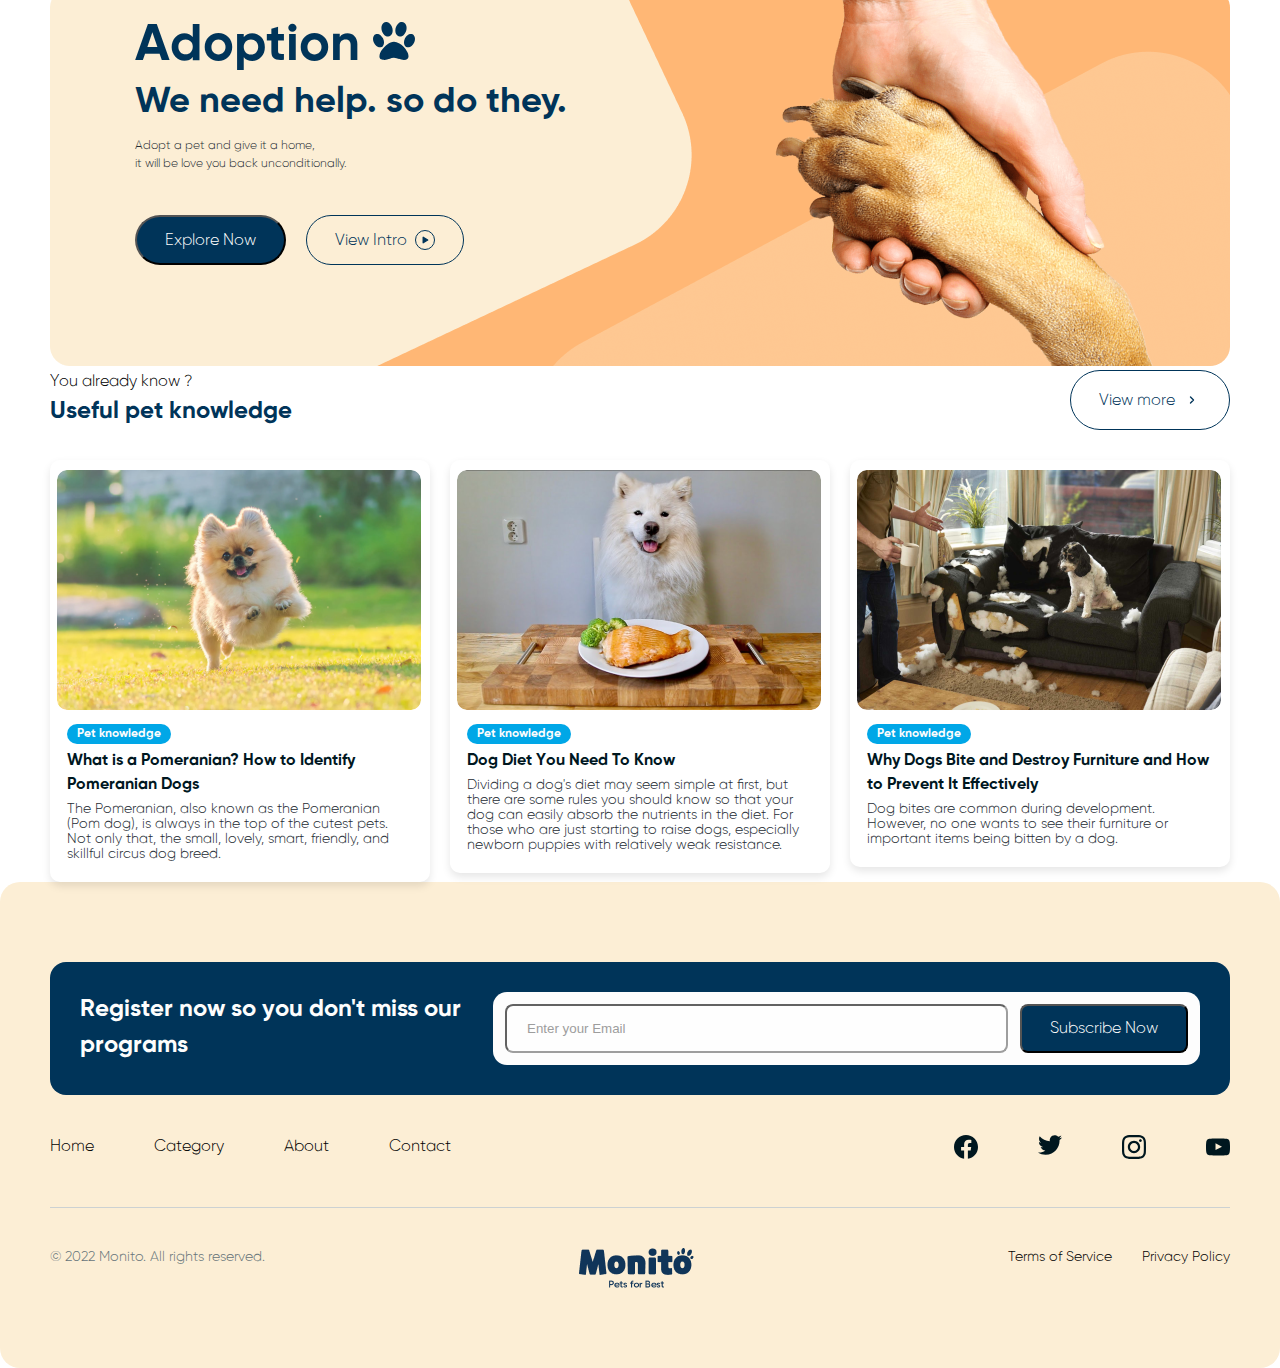
==== commit 9a268661: "Merge branch 'task/style-scss-file-for-product' into task/exercise-product-list" ====
--- a/index.html
+++ b/index.html
@@ -549,7 +549,7 @@
           </h4>
           <div class="form-input">
             <input class="email-input" type="text" placeholder="Enter your Email" />
-            <button class="btn btn-primary btn-subscribe">Subcribe Now</button>
+            <button class="btn btn-primary btn-subscribe">Subscribe Now</button>
           </div>
         </form>
       </div>
--- a/css/style.css
+++ b/css/style.css
@@ -453,6 +453,85 @@
   font-family: "SVN-Gilroy", sans-serif;
 }
 
+.footer {
+  padding: 80px 0 40px 0;
+  border-radius: 20px;
+  background-color: #fceed5;
+}
+.footer .section-subscribe {
+  display: flex;
+  padding: 30px;
+  border-radius: 16px;
+  background-color: #003459;
+}
+.footer .section-subscribe .form-register {
+  display: flex;
+  justify-content: space-between;
+  width: 100%;
+}
+.footer .section-subscribe .form-register .form-register-title {
+  flex-basis: 389px;
+  font-weight: 700;
+  font-size: 24px;
+  color: #fdfdfd;
+  line-height: 36px;
+}
+.footer .section-subscribe .form-register .form-input {
+  display: flex;
+  justify-content: space-between;
+  column-gap: 12px;
+  flex-basis: 707px;
+  padding: 12px;
+  border-radius: 14px;
+  background-color: #fdfdfd;
+}
+.footer .section-subscribe .form-register .form-input .email-input {
+  flex-basis: 75%;
+  padding: 0 20px;
+  border-radius: 8px;
+  opacity: 0.7;
+}
+.footer .section-subscribe .form-register .form-input .btn-subscribe {
+  flex-basis: 25%;
+  border-radius: 8px;
+}
+.footer .section-content {
+  display: flex;
+  justify-content: space-between;
+  width: 100%;
+  padding: 20px 0;
+  border-bottom: 1px solid #ccd1d2;
+}
+.footer .section-content .list-info {
+  list-style: none;
+  display: flex;
+  column-gap: 60px;
+  padding: 20px 0;
+}
+.footer .section-content .list-info .list-item-link {
+  font-weight: 500;
+  font-size: 16px;
+  color: #000000;
+  text-decoration: none;
+  line-height: 24px;
+}
+.footer .section-info {
+  display: flex;
+  justify-content: space-between;
+  margin: 40px 0;
+}
+.footer .section-info .section-description {
+  display: flex;
+  column-gap: 30px;
+  font-weight: 500;
+  font-size: 14px;
+  color: #667479;
+  line-height: 20px;
+}
+.footer .section-info .policy-link {
+  color: #000000;
+}
+
 .container {
   max-width: 1212px;
   width: 100%;
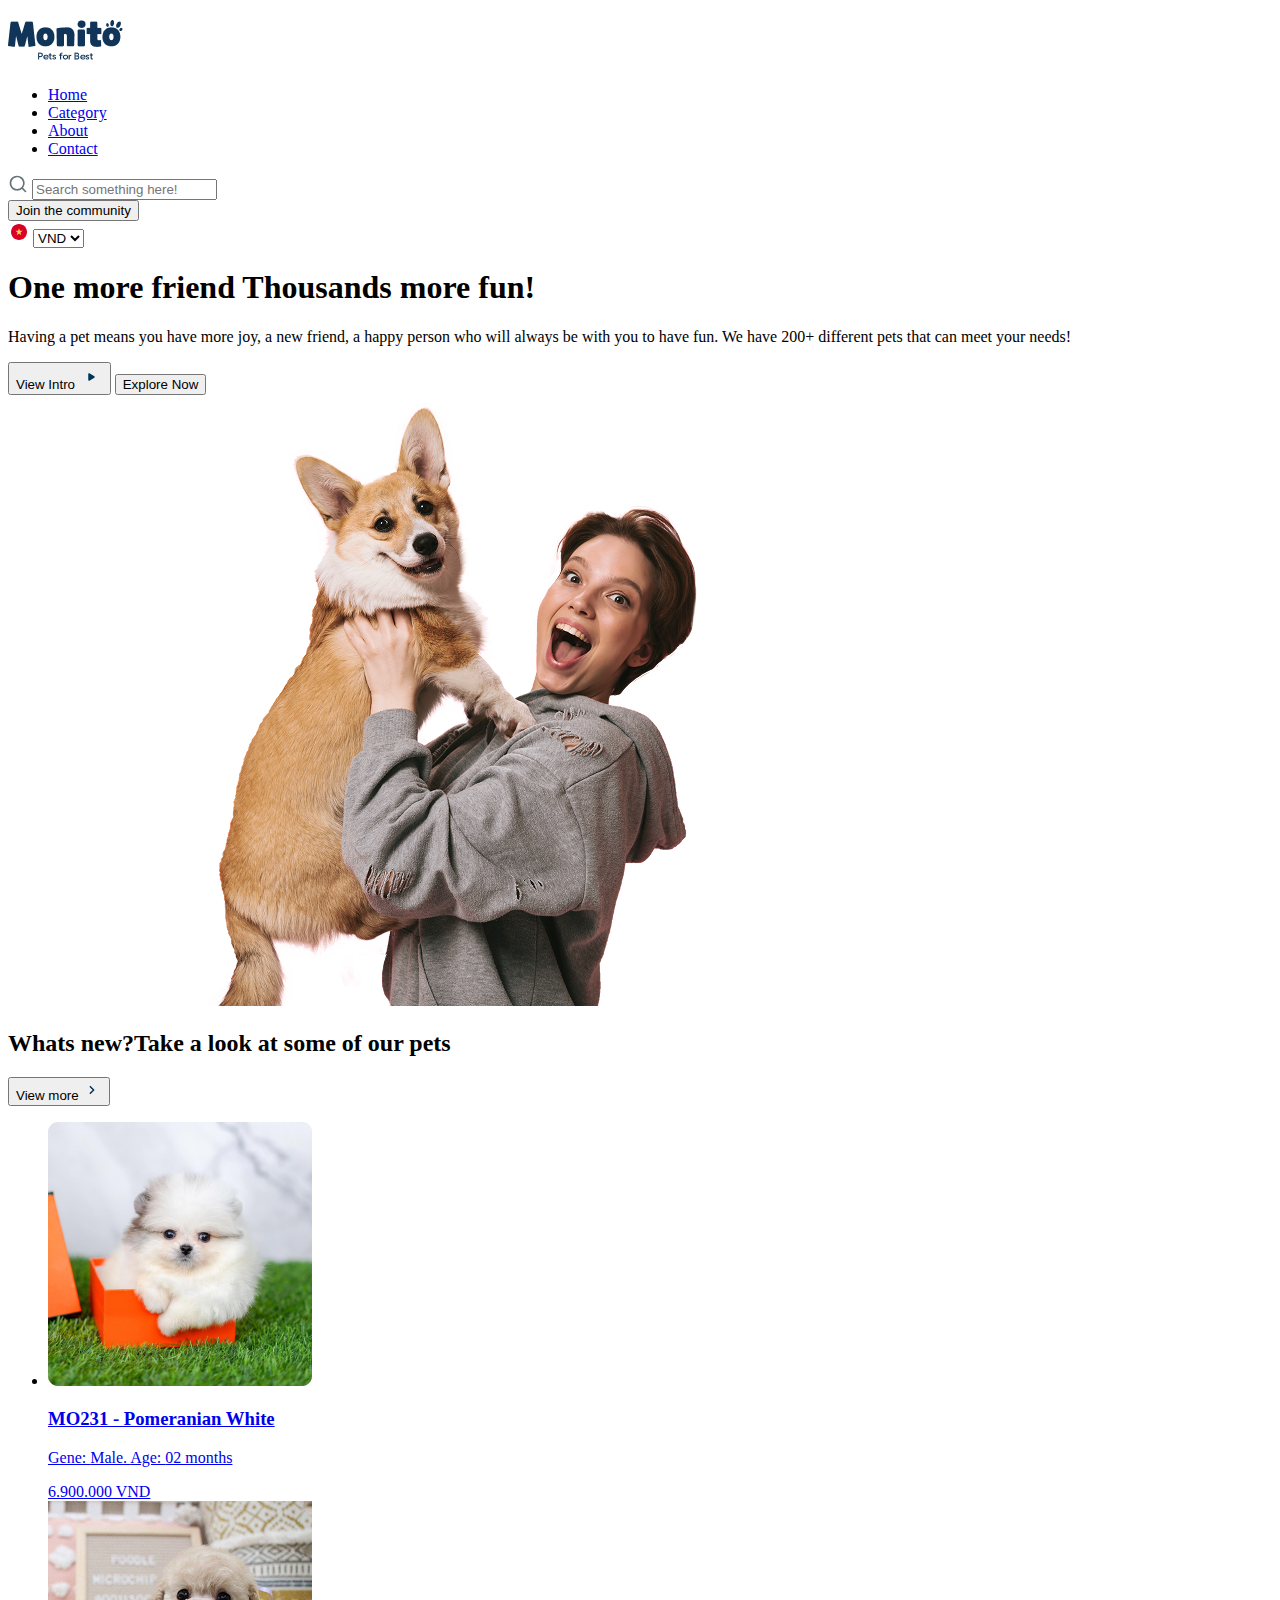
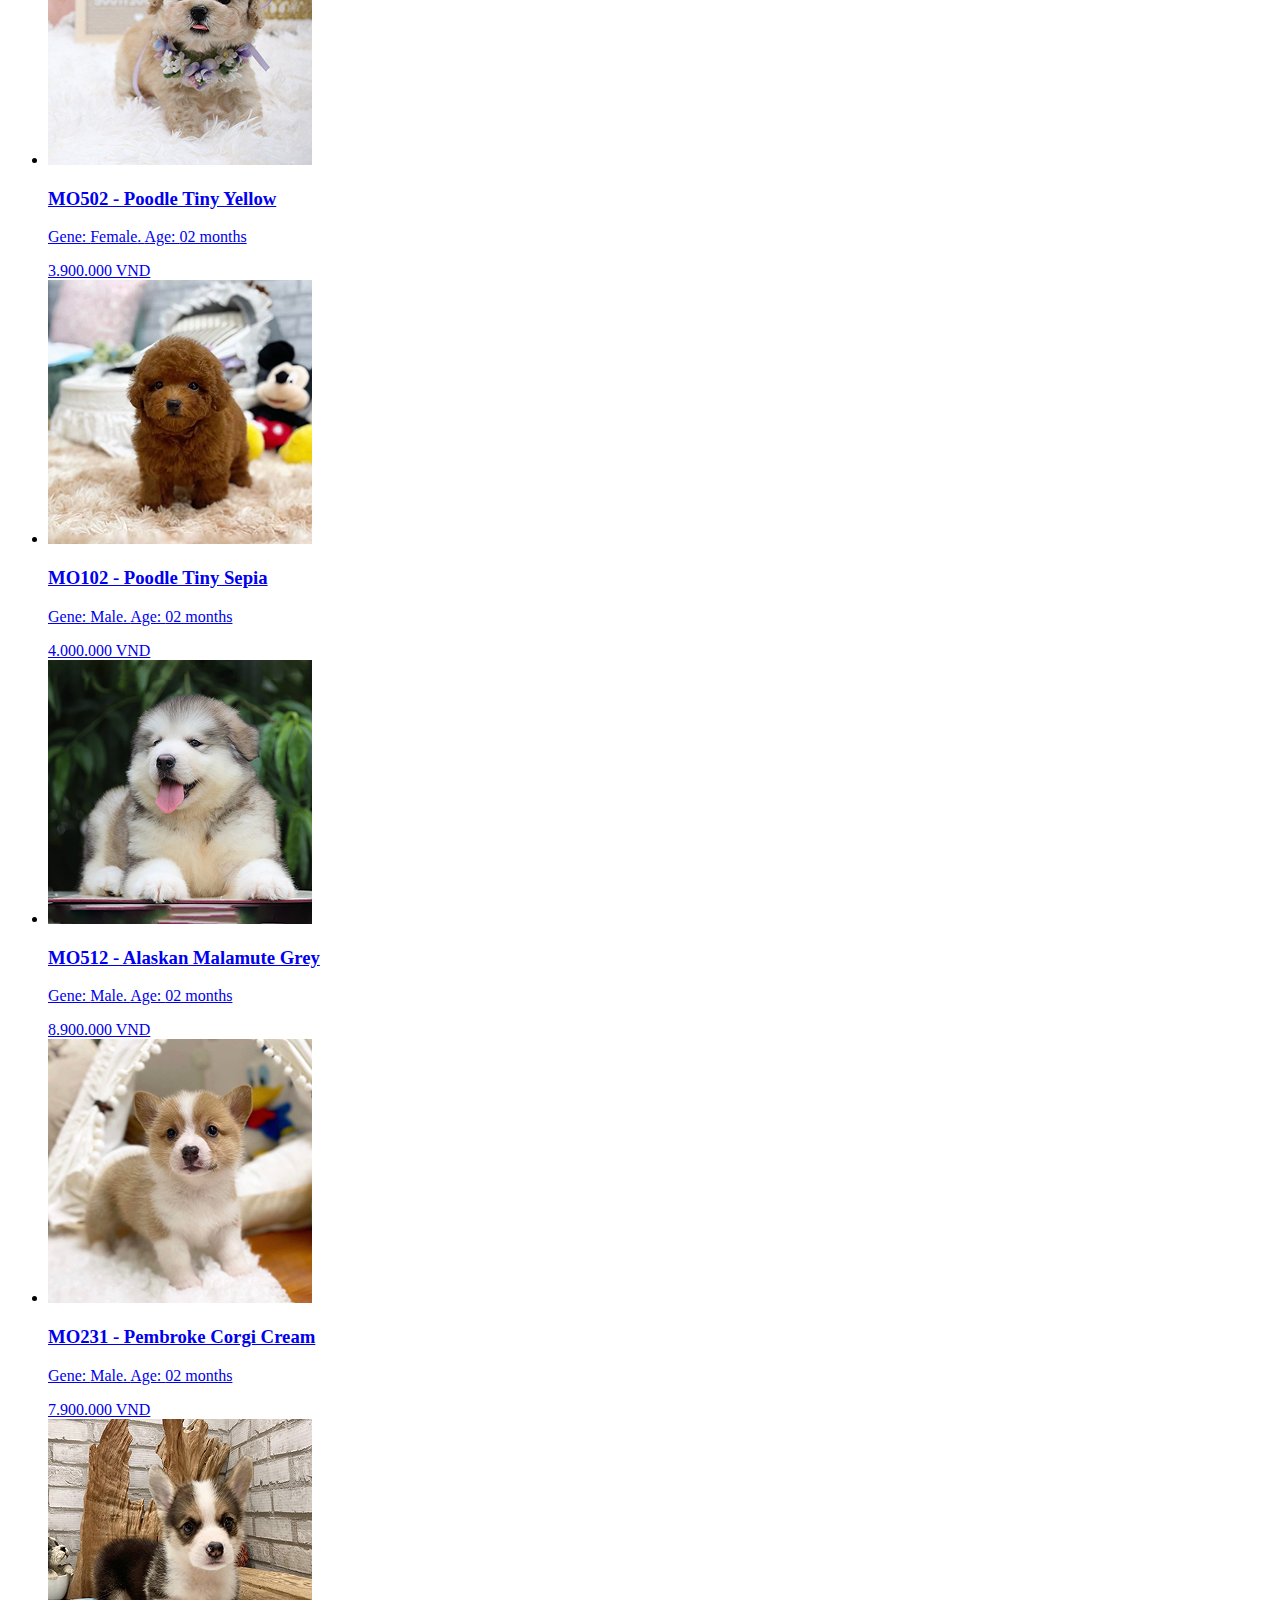
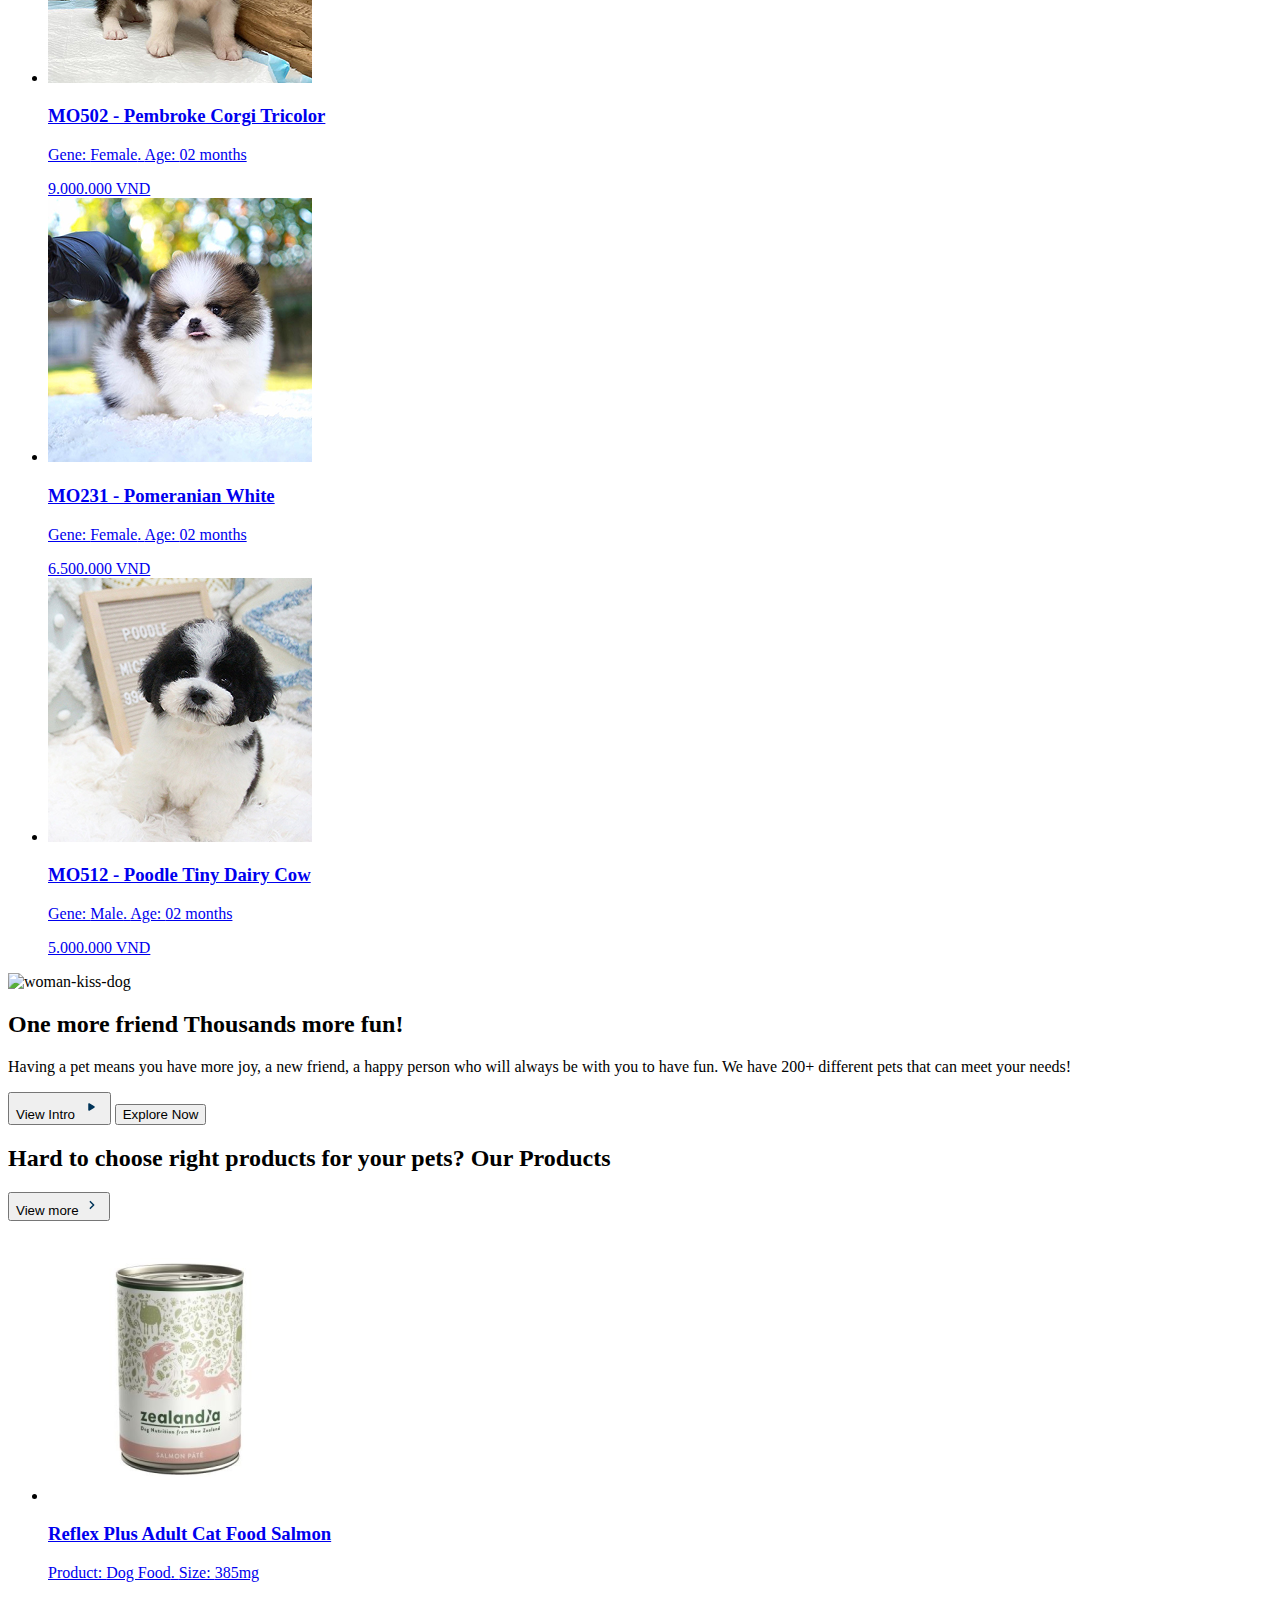
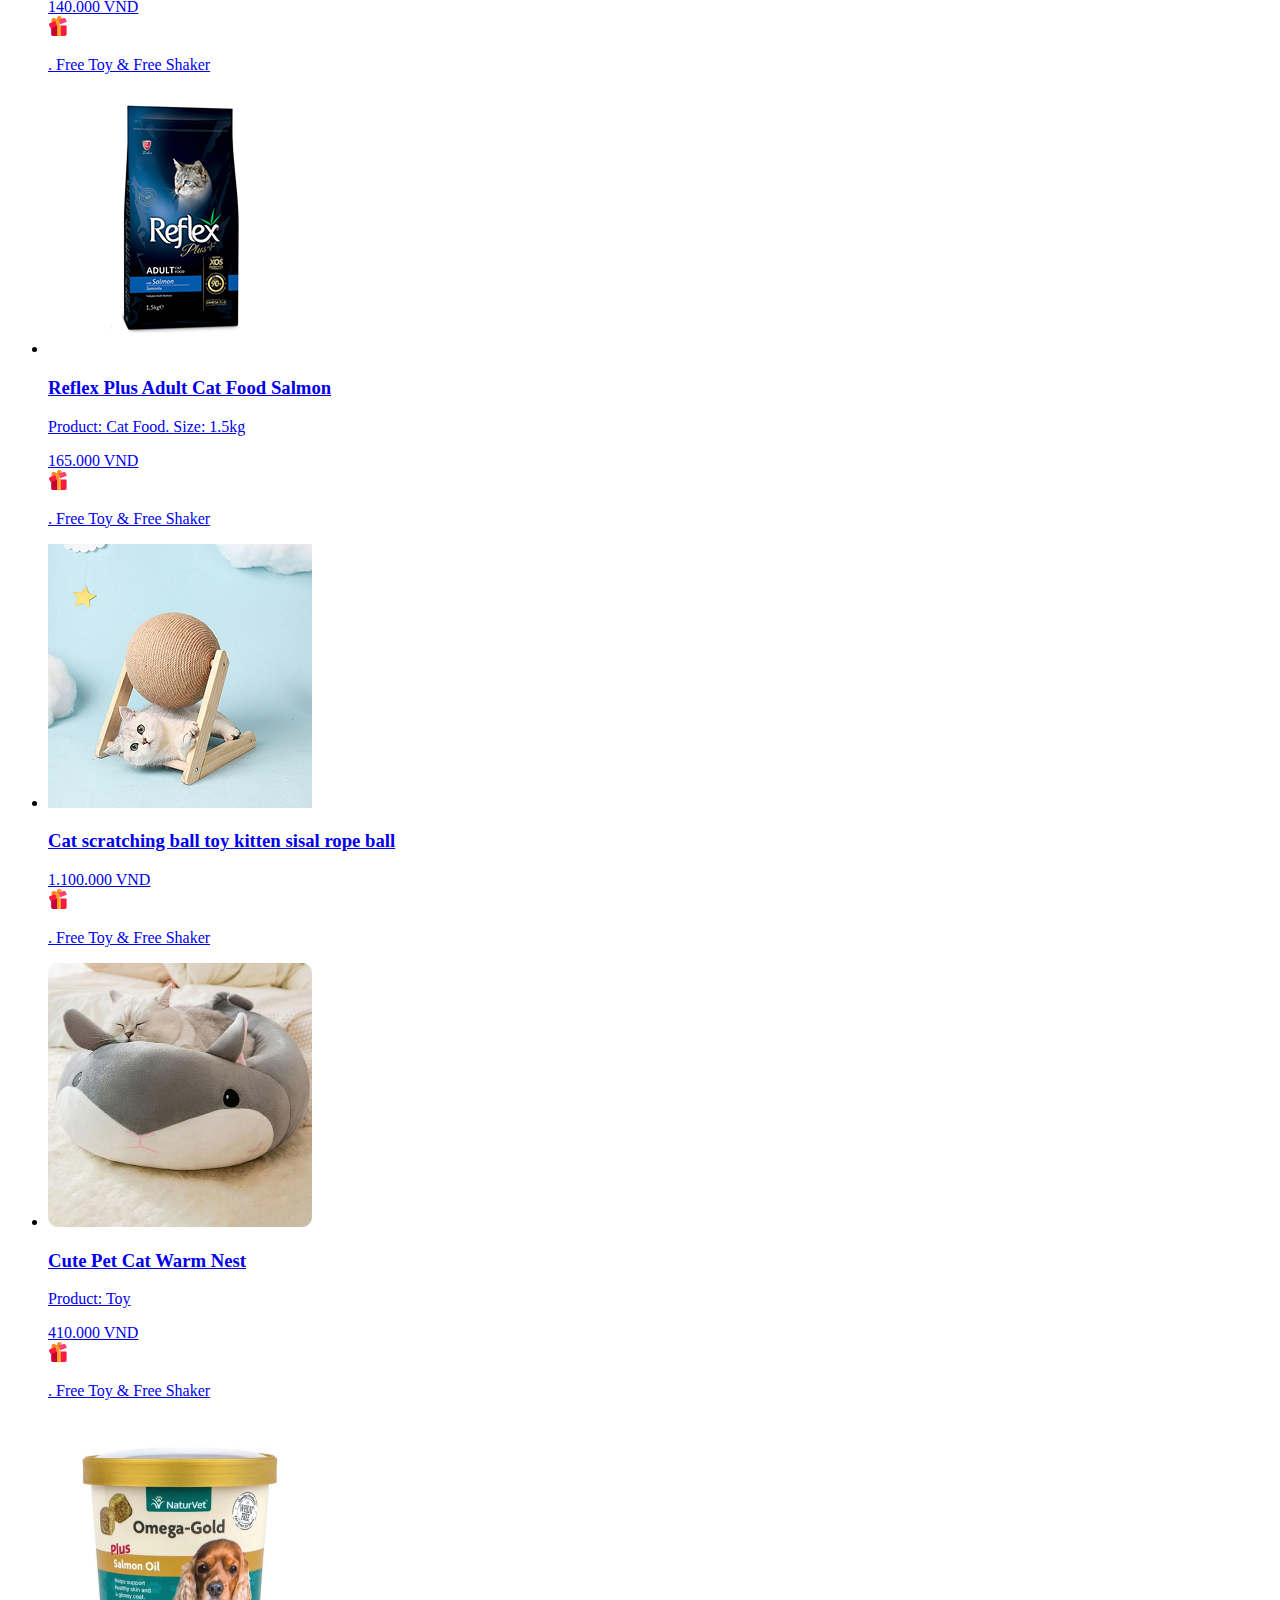
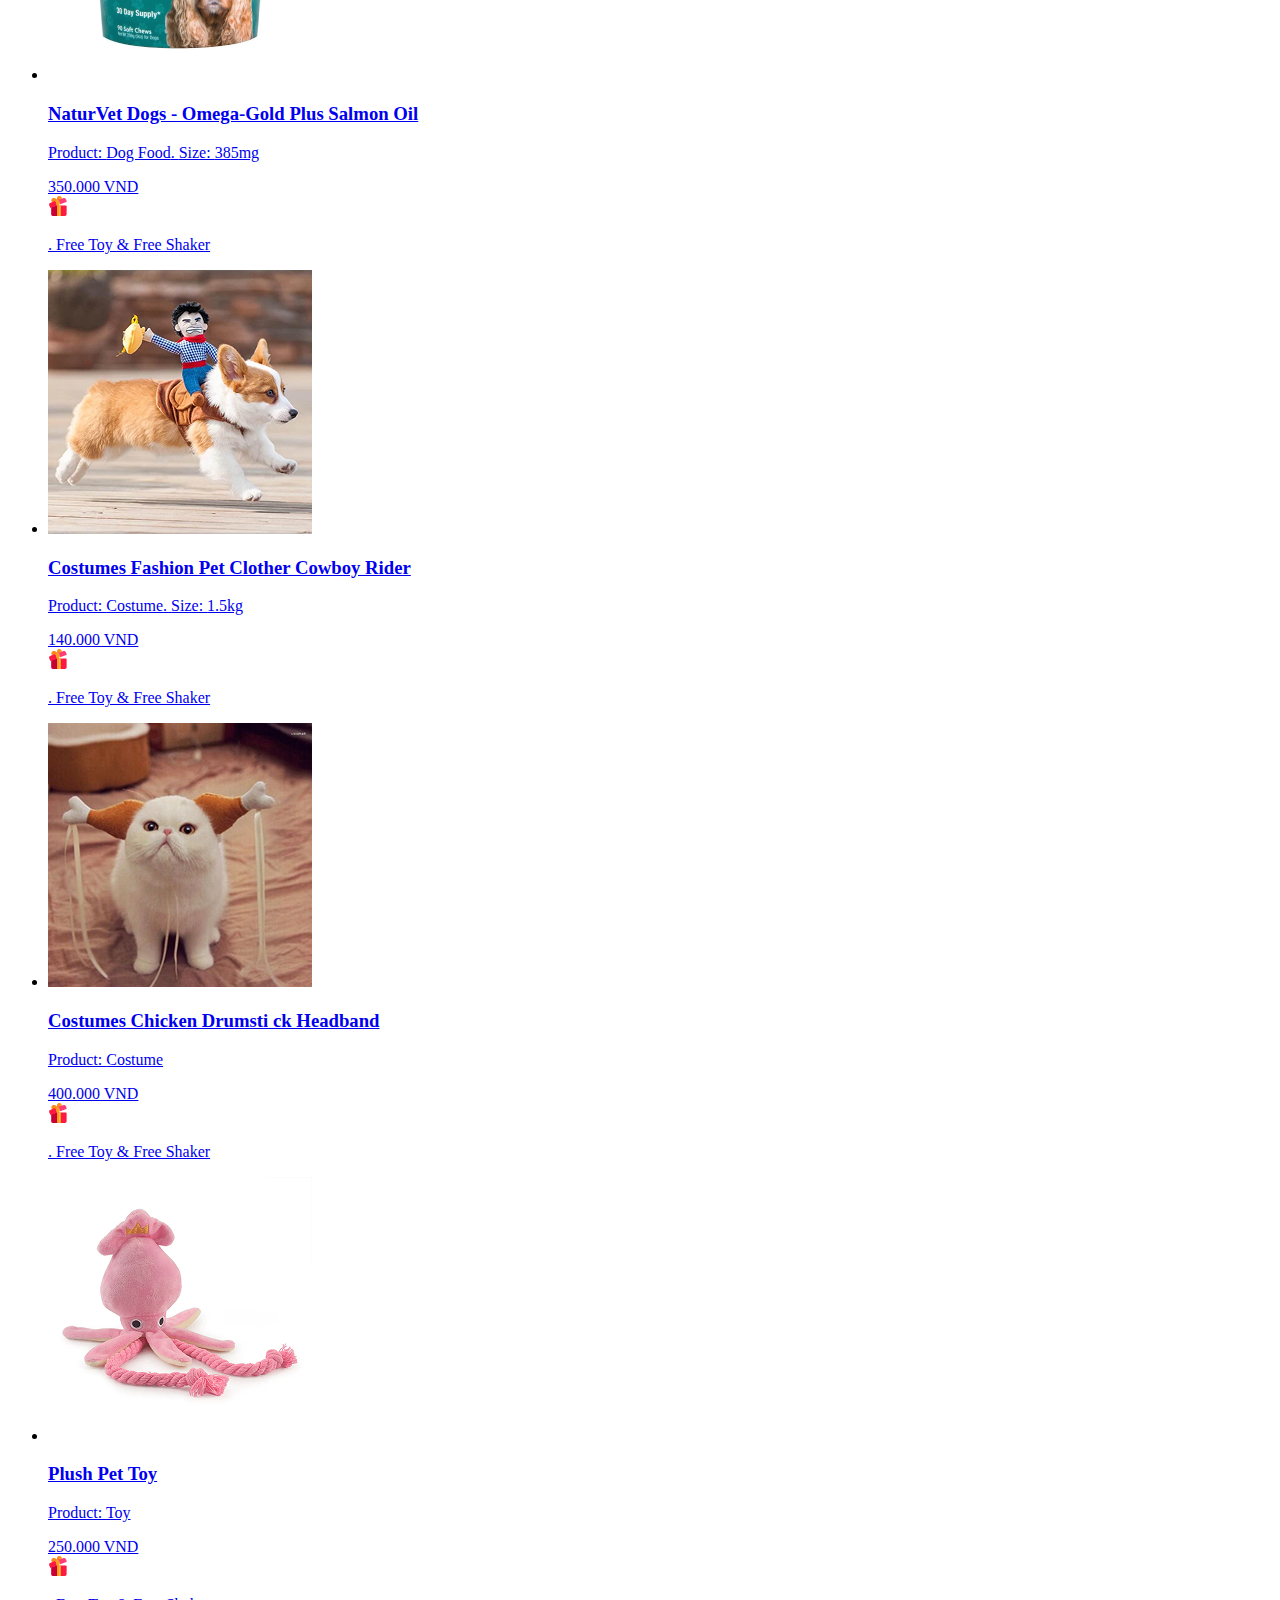
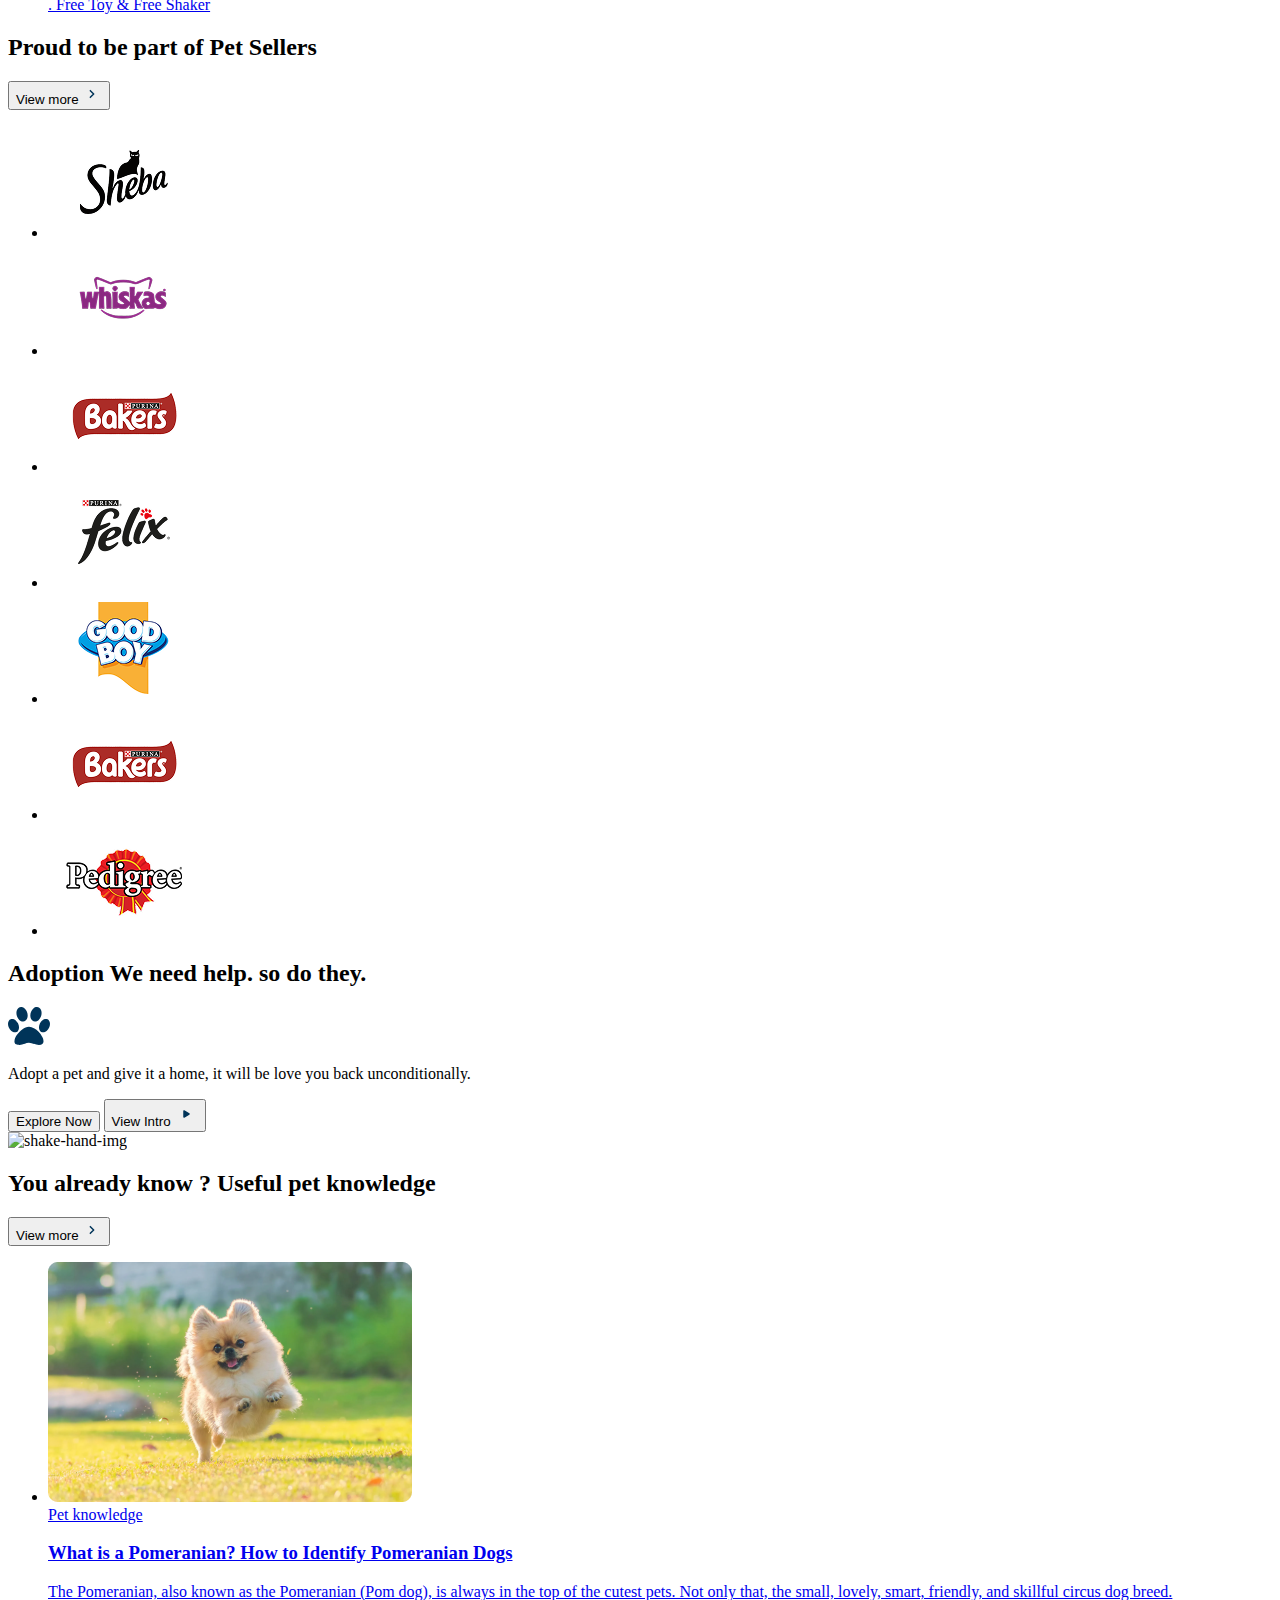
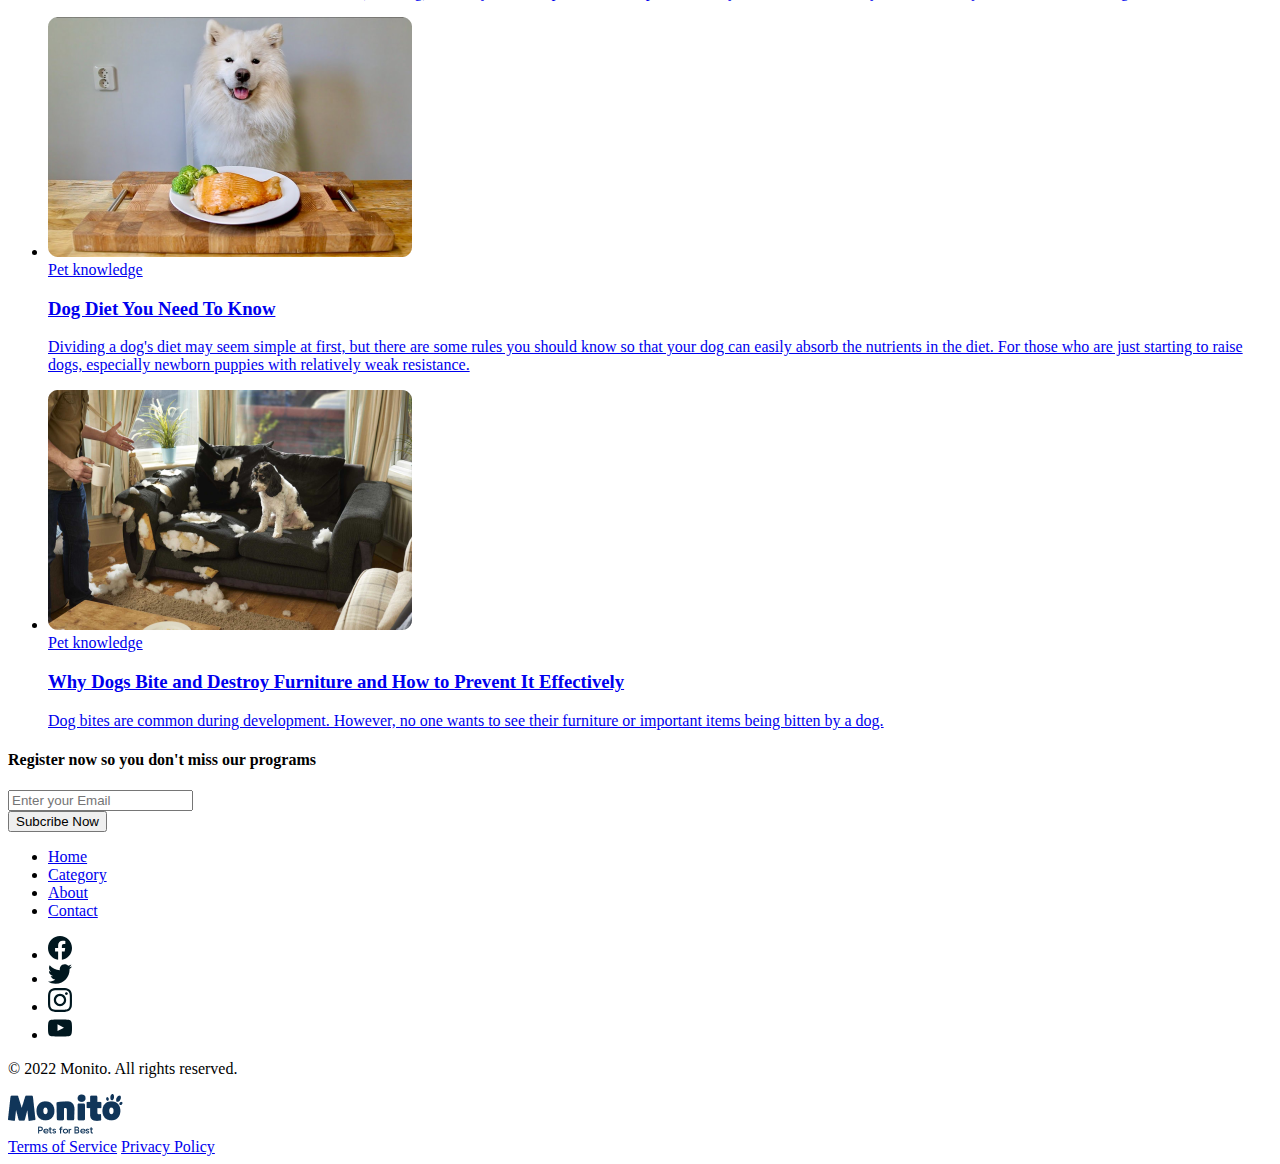
==== commit 77816580: "remove redundant header" ====
--- a/index.html
+++ b/index.html
@@ -2,55 +2,51 @@
 <html lang="en">
 
 <head>
-  <meta charset="UTF-8">
-  <meta name="viewport" content="width=device-width, initial-scale=1.0">
+  <meta charset="UTF-8" />
+  <meta name="viewport" content="width=device-width, initial-scale=1.0" />
   <title>Document</title>
-  <link rel="stylesheet" href="./css/style.css">
 </head>
 
 <body>
   <header class="header">
     <div class="container">
-      <div class="section-body">
-        <div class="section-navigation">
-          <h2 class="section-title"><img class="logo-img" src="./assets/images/monito-logo.png" alt="Logo Monitor"></h2>
-          <nav class="nav">
-            <ul class="list-nav">
-              <li class="list-item"><a class="list-item-link" href="#">Home</a></li>
-              <li class="list-item"><a class="list-item-link" href="#">Category</a></li>
-              <li class="list-item"><a class="list-item-link" href="#">About</a></li>
-              <li class="list-item"><a class="list-item-link" href="#">Contact</a></li>
-            </ul>
-          </nav>
-        </div>
-        <div class="section-actions">
-          <form class="form-search">
-            <div class="form-input">
-              <img class="search-icon" src="./assets/icons/search-icon.svg" alt="search-icon">
-              <input class="search-input" type="text" placeholder="Search something here!">
-            </div>
-          </form>
-          <button class="btn btn-primary btn-join-community">Join the community</button>
-          <div class="dropdown-group">
-            <img class="flag-icon" src="./assets/icons/vnd-icon.svg" alt="icon-vnd">
-            <select class="select-form" id="currency" name="vnd">
-              <option class="select-input-option" value="au">VND</option>
-              <option class="select-input-option" value="ca">USD</option>
-              <option class="select-input-option" value="usa">Yen</option>
-            </select>
+      <div class="section-navigation">
+        <h2 class="section-title"><img class="logo-img" src="./assets/images/monito-logo.png" alt="Logo Monitor"></h2>
+        <nav class="nav">
+          <ul classname="list-nav">
+            <li class="list-item"><a class="list-item-link" href="#">Home</a></li>
+            <li class="list-item"><a class="list-item-link" href="#">Category</a></li>
+            <li class="list-item"><a class="list-item-link" href="#">About</a></li>
+            <li class="list-item"><a class="list-item-link" href="#">Contact</a></li>
+          </ul>
+        </nav>
+      </div>
+      <div class="section-actions">
+        <form class="form-search">
+          <div class="form-input">
+            <img class="search-icon" src="./assets/icons/search-icon.svg" alt="search-icon">
+            <input class="search-input" type="text" placeholder="Search something here!">
           </div>
+        </form>
+        <button class="btn btn-primary btn-join-communiry">Join the community</button>
+        <div class="dropdown-group">
+          <img class="flag-icon" src="./assets/icons/vnd-icon.svg" alt="icon-vnd">
+          <select class="select-form" id="currency" name="vnd">
+            <option class="select-input-option" value="au">VND</option>
+            <option class="select-input-option" value="ca">USD</option>
+            <option class="select-input-option" value="usa">Yen</option>
+          </select>
         </div>
       </div>
     </div>
   </header>
 
   <main class="main">
-    <section class="section section-banner main-banner">
-      <img class="banner-img hero-banner" src="./assets/images/hero-banner.png" alt="dog-and-human">
+    <section class="section section-banner">
       <div class="container">
         <div class="section-content">
-          <h1 class="section-title">One More Friend
-            <span class="section-subtitle">Thousands More Fun!</span>
+          <h1 class="section-title">One more friend
+            <span class="section-subtitle">Thousands more fun!</span>
           </h1>
           <p class="section-description">Having a pet means you have more joy, a new friend, a happy person who will
             always be with you to
@@ -60,13 +56,12 @@
               <span class="btn-text">
                 View Intro
               </span>
-              <div class="rounded-border">
-                <img class="icon" src="./assets/icons/play-circle.svg" alt="play-circle">
-              </div>
+              <img class="btn-icon" src="./assets/icons/play-icon.svg" alt="play-icon">
             </button>
             <button class="btn btn-primary">Explore Now</button>
           </div>
         </div>
+        <img class="section-img" class="dog-and-human-img" src="./assets/images/dog-and-human.png" alt="dog-and-human">
       </div>
     </section>
     <section class="section section-product section-more-product">
@@ -79,34 +74,32 @@
             <span class="btn-text">
               View more
             </span>
-            <img class="icon" src="./assets/icons/arrow-right-icon.svg" alt="arrow-right">
+            <img class="btn-icon" src="./assets/icons/arrow-right-icon.svg" alt="arrow-right">
           </button>
         </div>
-        <ul class="list-product list-pet row">
-          <li class="list-item col-3">
-            <a href="#" class="card card-pet">
-              <div class="card-img">
-                <img class="product-img pet-img" src="./assets/images/dog1.png" alt="dog1">
+        <ul class="list-product list-pet">
+          <li class="list-item">
+            <a href="#" class="card card-pet">
+              <div class="card-img">
+                <img class="pet-img" src="./assets/images/dog1.png" alt="dog1">
               </div>
               <div class="card-body">
                 <h3 class="card-title">MO231 - Pomeranian White</h3>
-                <p class="card-detail"><span class="detail-key">Gene: <span class="detail-value">Male</span></span>
-                  <img class="detail-icon" src="./assets/icons/gray-dot.svg" alt="dot-icon">
+                <p class="card-detail"><span class="detail-key">Gene: <span class="detail-value">Male</span></span>.
                   <span class="detail-key">Age: <span class="detail-value">02 months</span></span>
                 </p>
                 <span class="card-price">6.900.000 VND</span>
               </div>
             </a>
           </li>
-          <li class="list-item col-3">
-            <a href="#" class="card card-pet">
-              <div class="card-img">
-                <img class="product-img pet-img" src="./assets/images/dog2.png" alt="dog2">
+          <li class="list-item">
+            <a href="#" class="card card-pet">
+              <div class="card-img">
+                <img class="pet-img" src="./assets/images/dog2.png" alt="dog2">
               </div>
               <div class="card-body">
                 <h3 class="card-title">MO502 - Poodle Tiny Yellow</h3>
-                <p class="card-detail"><span class="detail-key">Gene: <span class="detail-value">Female</span></span>
-                  <img class="detail-icon" src="./assets/icons/gray-dot.svg" alt="dot-icon">
+                <p class="card-detail"><span class="detail-key">Gene: <span class="detail-value">Female</span></span>.
                   <span class="detail-key">Age: <span class="detail-value">02
                       months</span></span>
                 </p>
@@ -114,97 +107,81 @@
               </div>
             </a>
           </li>
-          <li class="list-item col-3">
-            <a href="#" class="card card-pet">
-              <div class="card-img">
-                <img class="product-img pet-img" src="./assets/images/dog3.png" alt="dog3">
+          <li class="list-item">
+            <a href="#" class="card card-pet">
+              <div class="card-img">
+                <img class="pet-img" src="./assets/images/dog3.png" alt="dog3">
               </div>
               <div class="card-body">
                 <h3 class="card-title">MO102 - Poodle Tiny Sepia</h3>
-                <p class="card-detail"><span class="detail-key">Gene: <span class="detail-value">Male</span></span>
-                  <img class="detail-icon" src="./assets/icons/gray-dot.svg" alt="dot-icon">
+                <p class="card-detail"><span class="detail-key">Gene: <span class="detail-value">Male</span></span>.
                   <span class="detail-key">Age: <span class="detail-value">02 months</span></span>
                 </p>
                 <span class="card-price">4.000.000 VND</span>
               </div>
             </a>
           </li>
-          <li class="list-item col-3">
-            <a href="#" class="card card-pet">
-              <div class="card-img">
-                <img class="product-img pet-img" src="./assets/images/dog4.png" alt="dog4">
+          <li class="list-item">
+            <a href="#" class="card card-pet">
+              <div class="card-img">
+                <img class="pet-img" src="./assets/images/dog4.png" alt="dog4">
               </div>
               <div class="card-body">
                 <h3 class="card-title">MO512 - Alaskan Malamute Grey</h3>
-                <p class="card-detail"><span class="detail-key">Gene: <span>Male</span></span>
-                  <img class="detail-icon" src="./assets/icons/gray-dot.svg" alt="dot-icon"> <span
-                    class="detail-key">Age:
-                    <span class="detail-value">02 months</span></span>
-                </p>
+                <p class="card-detail"><span class="detail-key">Gene: <span>Male</span></span>. <span
+                    class="detail-key">Age: <span class="detail-value">02 months</span></span></p>
                 <span class="card-price">8.900.000 VND</span>
               </div>
             </a>
           </li>
-          <li class="list-item col-3">
-            <a href="#" class="card card-pet">
-              <div class="card-img">
-                <img class="product-img pet-img" src="./assets/images/dog5.png" alt="dog5">
+          <li class="list-item">
+            <a href="#" class="card card-pet">
+              <div class="card-img">
+                <img class="pet-img" src="./assets/images/dog5.png" alt="dog5">
               </div>
               <div class="card-body">
                 <h3 class="card-title">MO231 - Pembroke Corgi Cream</h3>
-                <p class="card-detail"><span class="detail-key">Gene: <span>Male</span></span>
-                  <img class="detail-icon" src="./assets/icons/gray-dot.svg" alt="dot-icon"> <span
-                    class="detail-key">Age:
-                    <span class="detail-value">02 months</span></span>
-                </p>
+                <p class="card-detail"><span class="detail-key">Gene: <span>Male</span></span>. <span
+                    class="detail-key">Age: <span class="detail-value">02 months</span></span></p>
                 <span class="card-price">7.900.000 VND</span>
               </div>
             </a>
           </li>
-          <li class="list-item col-3">
-            <a href="#" class="card card-pet">
-              <div class="card-img">
-                <img class="product-img pet-img" src="./assets/images/dog6.png" alt="dog6">
+          <li class="list-item">
+            <a href="#" class="card card-pet">
+              <div class="card-img">
+                <img class="pet-img" src="./assets/images/dog6.png" alt="dog6">
               </div>
               <div class="card-body">
                 <h3 class="card-title">MO502 - Pembroke Corgi Tricolor</h3>
-                <p class="card-detail"><span class="detail-key">Gene: <span>Female</span></span>
-                  <img class="detail-icon" src="./assets/icons/gray-dot.svg" alt="dot-icon"> <span
-                    class="detail-key">Age:
-                    <span class="detail-value">02 months</span></span>
-                </p>
+                <p class="card-detail"><span class="detail-key">Gene: <span>Female</span></span>. <span
+                    class="detail-key">Age: <span class="detail-value">02 months</span></span></p>
                 <span class="card-price">9.000.000 VND</span>
               </div>
             </a>
           </li>
-          <li class="list-item col-3">
-            <a href="#" class="card card-pet">
-              <div class="card-img">
-                <img class="product-img pet-img" src="./assets/images/dog7.png" alt="dog7">
+          <li class="list-item">
+            <a href="#" class="card card-pet">
+              <div class="card-img">
+                <img class="pet-img" src="./assets/images/dog7.png" alt="dog7">
               </div>
               <div class="card-body">
                 <h3 class="card-title">MO231 - Pomeranian White</h3>
-                <p class="card-detail"><span class="detail-key">Gene: <span>Female</span></span>
-                  <img class="detail-icon" src="./assets/icons/gray-dot.svg" alt="dot-icon"> <span
-                    class="detail-key">Age:
-                    <span class="detail-value">02 months</span></span>
-                </p>
+                <p class="card-detail"><span class="detail-key">Gene: <span>Female</span></span>. <span
+                    class="detail-key">Age: <span class="detail-value">02 months</span></span></p>
                 <span class="card-price">6.500.000 VND</span>
               </div>
             </a>
           </li>
-          <li class="list-item col-3">
-            <a href="#" class="card card-pet">
-              <div class="card-img">
-                <img class="product-img pet-img" src="./assets/images/dog8.png" alt="dog8">
+          <li class="list-item">
+            <a href="#" class="card card-pet">
+              <div class="card-img">
+                <img class="pet-img" src="./assets/images/dog8.png" alt="dog8">
               </div>
               <div class="card-body">
                 <h3 class="card-title">MO512 - Poodle Tiny Dairy Cow</h3>
-                <p class="card-detail"><span class="detail-key">Gene: <span>Male</span></span>
-                  <img class="detail-icon" src="./assets/icons/gray-dot.svg" alt="dot-icon"> <span
-                    class="detail-key">Age:
-                    <span class="detail-value">02 months</span></span>
-                </p>
+                <p class="card-detail"><span class="detail-key">Gene: <span>Male</span></span>. <span
+                    class="detail-key">Age: <span class="detail-value">02 months</span></span></p>
                 <span class="card-price">5.000.000 VND</span>
               </div>
             </a>
@@ -212,29 +189,26 @@
         </ul>
       </div>
     </section>
-    <section class="section section-banner sub-banner section-banner-women-kiss-dog">
-      <div class="container">
-        <div class="container-content">
-          <img class="banner-img woman-kiss-dog-img" src="./assets/images/woman-kiss-dog-banner.png"
-            alt="woman-kiss-dog">
-          <div class="section-content">
-            <h2 class="section-title">One more friend
-              <span class="section-subtitle">Thousands more fun!</span>
-            </h2>
-            <p class="section-description">Having a pet means you have more joy, a new friend, a happy person who
-              will always be with you to
-              have fun. We have 200+ different pets that can meet your needs!</p>
-            <div class="btn-group">
-              <button class="btn btn-outline">
-                <span class="btn-text">
-                  View Intro
-                </span>
-                <div class="rounded-border">
-                  <img class="icon" src="./assets/icons/play-circle.svg" alt="play-circle">
-                </div>
-              </button>
-              <button class="btn btn-primary">Explore Now</button>
-            </div>
+    <section class="section section-banner-women-kiss-dog">
+      <div class="container">
+        <div class="section-img">
+          <img class="woman-kiss-dog-img" src="./assets/images/woman-kiss-dog.png" alt="woman-kiss-dog">
+        </div>
+        <div class="section-content">
+          <h2 class="section-title">One more friend
+            <span class="section-subtitle">Thousands more fun!</span>
+          </h2>
+          <p class="section-description">Having a pet means you have more joy, a new friend, a happy person who
+            will always be with you to
+            have fun. We have 200+ different pets that can meet your needs!</p>
+          <div class="btn-group">
+            <button class="btn btn-outline">
+              <span class="btn-text">
+                View Intro
+              </span>
+              <img class="btn-icon" src="./assets/icons/play-icon.svg" alt="play-icon">
+            </button>
+            <button class="btn btn-primary">Explore Now</button>
           </div>
         </div>
       </div>
@@ -248,54 +222,50 @@
           </h2>
           <button class="btn btn-outline">
             <span class="btn-text">View more</span>
-            <img class="icon" src="./assets/icons/arrow-right-icon.svg" alt="arrow-right">
+            <img class="btn-icon" src="./assets/icons/arrow-right-icon.svg" alt="arrow-right">
           </button>
         </div>
-        <ul class="list-product list-food row">
-          <li class="list-item col-3">
-            <a class="card card-food" href="#">
-              <div class="card-img">
-                <img class="product-img food-img" src="./assets/images/product1.png" alt="product1">
+        <ul class="list-product list-food">
+          <li class="list-item">
+            <a class="card card-food" href="#">
+              <div class="card-img">
+                <img class="food-img" src="./assets/images/product1.png" alt="product1">
               </div>
               <div class="card-body">
                 <h3 class="card-title">Reflex Plus Adult Cat Food Salmon</h3>
                 <p class="card-detail"><span class="detail-key">Product: <span class="detail-value">Dog
-                      Food</span></span><img class="detail-icon" src="./assets/icons/gray-dot.svg" alt="dot-icon"><span
-                    class="detail-key">Size:
+                      Food</span></span>. <span class="detail-key">Size:
                     <span class="detail-value">385mg</span></span></p>
                 <span class="card-price">140.000 VND</span>
               </div>
               <div class="card-footer">
                 <img class="gift-icon" src="./assets/icons/gift-icon.svg" alt="gift-icon">
-                <img src="./assets/icons/blue-dot.svg" alt="blue-dot-icon">
-                <p class="card-footer-title"> Free Toy & Free Shaker</p>
-              </div>
-            </a>
-          </li>
-          <li class="list-item col-3">
-            <a class="card card-food" href="#">
-              <div class="card-img">
-                <img class="product-img food-img" src="./assets/images/product2.png" alt="product2">
+                <p class="card-footer-title">. Free Toy & Free Shaker</p>
+              </div>
+            </a>
+          </li>
+          <li class="list-item">
+            <a class="card card-food" href="#">
+              <div class="card-img">
+                <img class="food-img" src="./assets/images/product2.png" alt="product2">
               </div>
               <div class="card-body">
                 <h3 class="card-title">Reflex Plus Adult Cat Food Salmon</h3>
                 <p class="card-detail"><span class="detail-key">Product: <span class="detail-value">Cat
-                      Food</span></span><img class="detail-icon" src="./assets/icons/gray-dot.svg" alt="dot-icon"><span
-                    class="detail-key">Size:
+                      Food</span></span>. <span class="detail-key">Size:
                     <span class="detail-value">1.5kg</span></span></p>
                 <span class="card-price">165.000 VND</span>
               </div>
               <div class="card-footer">
                 <img class="gift-icon" src="./assets/icons/gift-icon.svg" alt="gift-icon">
-                <img src="./assets/icons/blue-dot.svg" alt="blue-dot-icon">
-                <p class="card-footer-title"> Free Toy & Free Shaker</p>
-              </div>
-            </a>
-          </li>
-          <li class="list-item col-3">
-            <a class="card card-food" href="#">
-              <div class="card-img">
-                <img class="product-img food-img" src="./assets/images/product3.png" alt="product3">
+                <p class="card-footer-title">. Free Toy & Free Shaker</p>
+              </div>
+            </a>
+          </li>
+          <li class="list-item">
+            <a class="card card-food" href="#">
+              <div class="card-img">
+                <img class="food-img" src="./assets/images/product3.png" alt="product3">
               </div>
               <div class="card-body">
                 <h3 class="card-title">Cat scratching ball toy kitten sisal rope ball</h3>
@@ -303,15 +273,14 @@
               </div>
               <div class="card-footer">
                 <img class="gift-icon" src="./assets/icons/gift-icon.svg" alt="gift-icon">
-                <img src="./assets/icons/blue-dot.svg" alt="blue-dot-icon">
-                <p class="card-footer-title"> Free Toy & Free Shaker</p>
-              </div>
-            </a>
-          </li>
-          <li class="list-item col-3">
-            <a class="card card-food" href="#">
-              <div class="card-img">
-                <img class="product-img food-img" src="./assets/images/product4.png" alt="product4">
+                <p class="card-footer-title">. Free Toy & Free Shaker</p>
+              </div>
+            </a>
+          </li>
+          <li class="list-item">
+            <a class="card card-food" href="#">
+              <div class="card-img">
+                <img class="food-img" src="./assets/images/product4.png" alt="product4">
               </div>
               <div class="card-body">
                 <h3 class="card-title">Cute Pet Cat Warm Nest</h3>
@@ -324,57 +293,54 @@
               </div>
               <div class="card-footer">
                 <img class="gift-icon" src="./assets/icons/gift-icon.svg" alt="gift-icon">
-                <img src="./assets/icons/blue-dot.svg" alt="blue-dot-icon">
-                <p class="card-footer-title"> Free Toy & Free Shaker</p>
-              </div>
-            </a>
-          </li>
-          <li class="list-item col-3">
-            <a class="card card-food" href="#">
-              <div class="card-img">
-                <img class="product-img food-img" src="./assets/images/product5.png" alt="product5">
+                <p class="card-footer-title">. Free Toy & Free Shaker</p>
+              </div>
+            </a>
+          </li>
+          <li class="list-item">
+            <a class="card card-food" href="#">
+              <div class="card-img">
+                <img class="food-img" src="./assets/images/product5.png" alt="product5">
               </div>
               <div class="card-body">
                 <h3 class="card-title">NaturVet Dogs - Omega-Gold Plus Salmon Oil</h3>
                 <p class="card-detail">
-                  <span class="detail-key">Product: <span class="detail-value">Dog Food</span></span><img
-                    class="detail-icon" src="./assets/icons/gray-dot.svg" alt="dot-icon"> <span class="detail-key">Size:
+                  <span class="detail-key">Product: <span class="detail-value">Dog Food</span></span>. <span
+                    class="detail-key">Size:
                     <span class="detail-value">385mg</span></span>
                 </p>
                 <span class="card-price">350.000 VND</span>
               </div>
               <div class="card-footer">
                 <img class="gift-icon" src="./assets/icons/gift-icon.svg" alt="gift-icon">
-                <img src="./assets/icons/blue-dot.svg" alt="blue-dot-icon">
-                <p class="card-footer-title"> Free Toy & Free Shaker</p>
-              </div>
-            </a>
-          </li>
-          <li class="list-item col-3">
-            <a class="card card-food" href="#">
-              <div class="card-img">
-                <img class="product-img food-img" src="./assets/images/product6.png" alt="product6">
+                <p class="card-footer-title">. Free Toy & Free Shaker</p>
+              </div>
+            </a>
+          </li>
+          <li class="list-item">
+            <a class="card card-food" href="#">
+              <div class="card-img">
+                <img class="food-img" src="./assets/images/product6.png" alt="product6">
               </div>
               <div class="card-body">
                 <h3 class="card-title">Costumes Fashion Pet Clother Cowboy Rider</h3>
                 <p class="card-detail">
-                  <span class="detail-key">Product: <span class="detail-value">Costume</span></span><img
-                    class="detail-icon" src="./assets/icons/gray-dot.svg" alt="dot-icon"> <span class="detail-key">Size:
+                  <span class="detail-key">Product: <span class="detail-value">Costume</span></span>. <span
+                    class="detail-key">Size:
                     <span class="detail-value">1.5kg</span></span>
                 </p>
                 <span class="card-price">140.000 VND</span>
               </div>
               <div class="card-footer">
                 <img class="gift-icon" src="./assets/icons/gift-icon.svg" alt="gift-icon">
-                <img src="./assets/icons/blue-dot.svg" alt="blue-dot-icon">
-                <p class="card-footer-title"> Free Toy & Free Shaker</p>
-              </div>
-            </a>
-          </li>
-          <li class="list-item col-3">
-            <a class="card card-food" href="#">
-              <div class="card-img">
-                <img class="product-img food-img" src="./assets/images/product7.png" alt="product7">
+                <p class="card-footer-title">. Free Toy & Free Shaker</p>
+              </div>
+            </a>
+          </li>
+          <li class="list-item">
+            <a class="card card-food" href="#">
+              <div class="card-img">
+                <img class="food-img" src="./assets/images/product7.png" alt="product7">
               </div>
               <div class="card-body">
                 <h3 class="card-title">Costumes Chicken Drumsti ck Headband</h3>
@@ -385,15 +351,14 @@
               </div>
               <div class="card-footer">
                 <img class="gift-icon" src="./assets/icons/gift-icon.svg" alt="gift-icon">
-                <img src="./assets/icons/blue-dot.svg" alt="blue-dot-icon">
-                <p class="card-footer-title"> Free Toy & Free Shaker</p>
-              </div>
-            </a>
-          </li>
-          <li class="list-item col-3">
-            <a class="card card-food" href="#">
-              <div class="card-img">
-                <img class="product-img food-img" src="./assets/images/product8.png" alt="product8">
+                <p class="card-footer-title">. Free Toy & Free Shaker</p>
+              </div>
+            </a>
+          </li>
+          <li class="list-item">
+            <a class="card card-food" href="#">
+              <div class="card-img">
+                <img class="food-img" src="./assets/images/product8.png" alt="product8">
               </div>
               <div class="card-body">
                 <h3 class="card-title">Plush Pet Toy</h3>
@@ -404,15 +369,14 @@
               </div>
               <div class="card-footer">
                 <img class="gift-icon" src="./assets/icons/gift-icon.svg" alt="gift-icon">
-                <img src="./assets/icons/blue-dot.svg" alt="blue-dot-icon">
-                <p class="card-footer-title"> Free Toy & Free Shaker</p>
+                <p class="card-footer-title">. Free Toy & Free Shaker</p>
               </div>
             </a>
           </li>
         </ul>
       </div>
     </section>
-    <section class="section section-product section-pet-sellers">
+    <section class="section section-pet-sellers">
       <div class="container">
         <div class="section-header">
           <h2 class="section-title">
@@ -422,61 +386,56 @@
 
           <button class="btn btn-outline">
             <span class="btn-text">
-              View all our sellers
+              View more
             </span>
-            <img class="icon" src="./assets/icons/arrow-right-icon.svg" alt="arrow-right">
+            <img class="btn-icon" src="./assets/icons/arrow-right-icon.svg" alt="arrow-right">
           </button>
         </div>
-        <ul class="list-product list-seller row">
-          <li class="list-item">
-            <img class="seller-img product-img" src="./assets/images/sheba.png" alt="sheba-img">
-          </li>
-          <li class="list-item">
-            <img class="seller-img product-img" src="./assets/images/whiskas.png" alt="whiskas-img">
-          </li>
-          <li class="list-item">
-            <img class="seller-img product-img" src="./assets/images/bakers.png" alt="bakers-img">
-          </li>
-          <li class="list-item">
-            <img class="seller-img product-img" src="./assets/images/felix.png" alt="felix-img">
-          </li>
-          <li class="list-item">
-            <img class="seller-img product-img" src="./assets/images/goodboy.png" alt="goodboy-img">
-          </li>
-          <li class="list-item">
-            <img class="seller-img product-img" src="./assets/images/bakers.png" alt="bakers-img">
-          </li>
-          <li class="list-item">
-            <img class="seller-img product-img" src="./assets/images/pedigree.png" alt="pedigree-img">
+        <ul class="list-product list-seller">
+          <li class="list-item">
+            <img class="seller-img" src="./assets/images/sheba.png" alt="sheba-img">
+          </li>
+          <li>
+            <img class="seller-img" src="./assets/images/whiskas.png" alt="whiskas-img">
+          </li>
+          <li>
+            <img class="seller-img" src="./assets/images/bakers.png" alt="bakers-img">
+          </li>
+          <li>
+            <img class="seller-img" src="./assets/images/felix.png" alt="felix-img">
+          </li>
+          <li>
+            <img class="seller-img" src="./assets/images/goodboy.png" alt="goodboy-img">
+          </li>
+          <li>
+            <img class="seller-img" src="./assets/images/bakers.png" alt="bakers-img">
+          </li>
+          <li>
+            <img class="seller-img" src="./assets/images/pedigree.png" alt="pedigree-img">
           </li>
         </ul>
     </section>
-    <!--  -->
-    <section class="section section-banner sub-banner section-banner-adoption">
-      <div class="container">
-        <div class="container-content">
-          <img class="banner-img shake-hand-img" src="./assets/images/shake-hand-banner.png" alt="shake-hand-img">
-          <div class="section-content">
-            <h2 class="section-title">Adoption
-              <img class="icon" src="./assets/icons/fontisto-paw-icon.svg" alt="fontisto-paw-icon">
-              <span class="section-subtitle">We need help. so do they.</span>
-            </h2>
-
-            <p class="section-description">Adopt a pet and give it a home, <br>
-              it will be love you back unconditionally.</p>
-            <div class="btn-group">
-              <button class="btn btn-primary">Explore Now</button>
-              <button class="btn btn-outline"><span class="btn-text">View Intro</span>
-                <div class="rounded-border">
-                  <img class="icon" src="./assets/icons/play-circle.svg" alt="play-circle">
-                </div>
-              </button>
-            </div>
+    <section class="section section-banner-adoption">
+      <div class="container">
+        <div class="section-content">
+          <h2 class="section-title">Adoption <span class="section-subtitle">We need help. so do they.</span></h2>
+          <img class="btn-icon" src="./assets/icons/fontisto-paw-icon.svg" alt="fontisto-paw-icon">
+          <p class="section-description">Adopt a pet and give it a home,
+            it will be love you back unconditionally.</p>
+          <div class="btn-group">
+            <button class="btn btn-primary">Explore Now</button>
+            <button class="btn btn-outline"><span class="btn-text">View Intro</span>
+              <img class="btn-icon" src="./assets/icons/play-icon.svg" alt="play-icon">
+            </button>
           </div>
         </div>
-      </div>
-    </section>
-    <section class="section section-product section-knowledge-pet">
+
+        <div class="section-img">
+          <img class="shake-hand-img" src="./assets/images/shake-hand.png" alt="shake-hand-img">
+        </div>
+      </div>
+    </section>
+    <section class="section section-knowledge-pet">
       <div class="container">
         <div class="section-header">
           <h2 class="section-title">
@@ -484,28 +443,31 @@
             Useful pet knowledge
           </h2>
           <button class="btn btn-outline"><span class="btn-text">View more</span>
-            <img class="icon" src="./assets/icons/arrow-right-icon.svg" alt="arrow-right">
+            <img class="btn-icon" src="./assets/icons/arrow-right-icon.svg" alt="arrow-right">
           </button>
-        </div>
-        <ul class="list-product list-pet-knowledge row">
-          <li class="list-item col-4">
+
+        </div>
+        <ul class="list-product list-pet-knowledge">
+          <li class="list-item">
             <a class="card card-pet-knowledge" href="#">
               <div class="card-img">
-                <img class="product-img pet-img" src="./assets/images/pet1.png" alt="pet1">
+                <img class="pet-img" src="./assets/images/pet1.png" alt="pet1">
               </div>
               <div class="card-body">
                 <span class="badge">Pet knowledge</span>
-                <h3 class="card-title">What is a Pomeranian? How to Identify Pomeranian Dogs</h3>
-                <p class="card-description">The Pomeranian, also known as the Pomeranian (Pom dog), is always in
-                  the top of the cutest
-                  pets. Not only that, the small, lovely, smart, friendly, and skillful circus dog breed.</p>
-              </div>
-            </a>
-          </li>
-          <li class="list-item col-4">
+                <div>
+                  <h3 class="card-title">What is a Pomeranian? How to Identify Pomeranian Dogs</h3>
+                  <p class="card-description">The Pomeranian, also known as the Pomeranian (Pom dog), is always in
+                    the top of the cutest
+                    pets. Not only that, the small, lovely, smart, friendly, and skillful circus dog breed.</p>
+                </div>
+              </div>
+            </a>
+          </li>
+          <li class="list-item">
             <a class="card card-pet-knowledge" href="#">
               <div class="card-img">
-                <img class="product-img pet-img" src="./assets/images/pet2.png" alt="pet2">
+                <img class="pet-img" src="./assets/images/pet2.png" alt="pet2">
               </div>
               <div class="card-body">
                 <span class="badge">Pet knowledge</span>
@@ -519,10 +481,10 @@
             </a>
           </li>
 
-          <li class="list-item col-4">
+          <li class="list-item">
             <a class="card card-pet-knowledge" href="#">
               <div class="card-img">
-                <img class="product-img pet-img" src="./assets/images/pet3.png" alt="pet3">
+                <img class="pet-img" src="./assets/images/pet3.png" alt="pet3">
               </div>
               <div class="card-body">
                 <span class="badge">Pet knowledge</span>
@@ -538,68 +500,66 @@
         </ul>
       </div>
     </section>
-  </main>
-
-  <footer class="footer">
-    <div class="container">
-      <div class="section-subscribe">
-        <form class="form-register">
-          <h4 class="form-register-title">
-            Register now so you don't miss our programs
-          </h4>
-          <div class="form-input">
-            <input class="email-input" type="text" placeholder="Enter your Email" />
-            <button class="btn btn-primary btn-subscribe">Subscribe Now</button>
-          </div>
-        </form>
-      </div>
-
-      <div class="section-content">
-        <nav class="nav">
-          <ul class="list-info">
+
+    <footer class="footer">
+      <div class="container">
+        <div class="section-subscribe">
+          <form class="form-register">
+            <h4 class="form-register-title">
+              Register now so you don't miss our programs
+            </h4>
+            <div class="form-input">
+              <input class="email-input" type="text" placeholder="Enter your Email" />
+            </div>
+            <button class="btn btn-primary btn-subscribe">Subcribe Now</button>
+          </form>
+        </div>
+
+        <div class="section-content">
+          <nav class="nav">
+            <ul class="list-info">
+              <li class="list-item">
+                <a href="#" class="list-item-link">Home</a>
+              </li>
+              <li class="list-item">
+                <a href="#" class="list-item-link">Category</a>
+              </li>
+              <li class="list-item">
+                <a href="#" class="list-item-link">About</a>
+              </li>
+              <li class="list-item">
+                <a href="#" class="list-item-link">Contact</a>
+              </li>
+            </ul>
+          </nav>
+
+          <ul class="list-social">
             <li class="list-item">
-              <a href="#" class="list-item-link">Home</a>
+              <a href="#" class="list-item-link"><img src="./assets/icons/fb-icon.svg" alt="fb-icon" /></a>
             </li>
             <li class="list-item">
-              <a href="#" class="list-item-link">Category</a>
+              <a href="#" class="list-item-link"><img src="./assets/icons/tw-icon.svg" alt="tw-icon" /></a>
             </li>
             <li class="list-item">
-              <a href="#" class="list-item-link">About</a>
+              <a href="#" class="list-item-link"><img src="./assets/icons/insta-icon.svg" alt="insta-icon" /></a>
             </li>
             <li class="list-item">
-              <a href="#" class="list-item-link">Contact</a>
+              <a href="#" class="list-item-link"><img src="./assets/icons/yt-icon.svg" alt="yt-icon" /></a>
             </li>
           </ul>
-        </nav>
-
-        <ul class="list-info">
-          <li class="list-item">
-            <a href="#" class="list-item-link"><img src="./assets/icons/fb-icon.svg" alt="fb-icon" /></a>
-          </li>
-          <li class="list-item">
-            <a href="#" class="list-item-link"><img src="./assets/icons/tw-icon.svg" alt="tw-icon" /></a>
-          </li>
-          <li class="list-item">
-            <a href="#" class="list-item-link"><img src="./assets/icons/insta-icon.svg" alt="insta-icon" /></a>
-          </li>
-          <li class="list-item">
-            <a href="#" class="list-item-link"><img src="./assets/icons/yt-icon.svg" alt="yt-icon" /></a>
-          </li>
-        </ul>
-      </div>
-
-      <div class="section-info">
-        <p class="section-description">
-          © 2022 Monito. All rights reserved.
-        </p>
-        <img class="monito-img" src="./assets/images/monito-logo.png" alt="monito-logo" />
-        <div class="section-description">
-          <a href="#" class="policy-link">Terms of Service</a>
-          <a href="#" class="policy-link">Privacy Policy</a>
-        </div>
-      </div>
-    </div>
-  </footer>
+        </div>
+        <div class="section-info">
+          <p class="section-description">
+            © 2022 Monito. All rights reserved.
+          </p>
+          <img class="monito-img" src="./assets/images/monito-logo.png" alt="monito-logo" />
+          <div class="section-description">
+            <a href="#" class="policy-link">Terms of Service</a>
+            <a href="#" class="policy-link">Privacy Policy</a>
+          </div>
+        </div>
+      </div>
+    </footer>
 </body>
 
 </html>
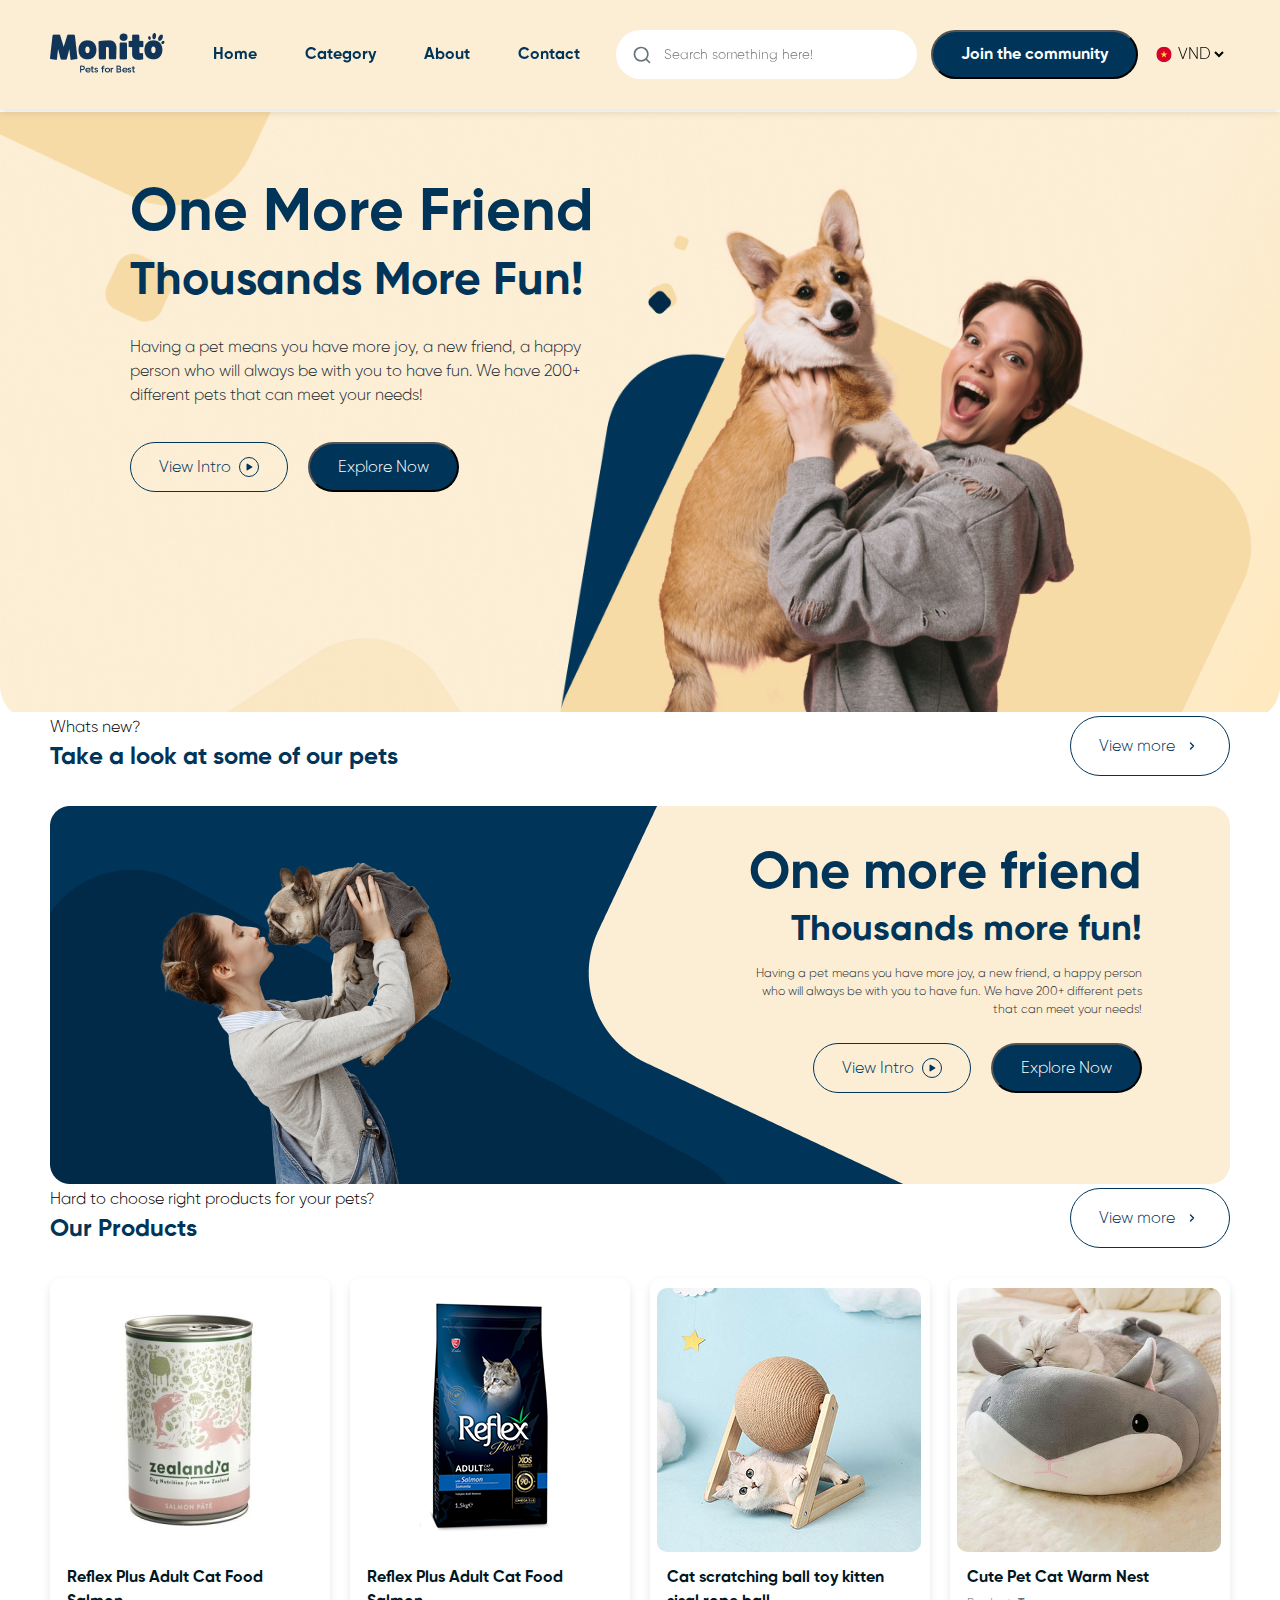
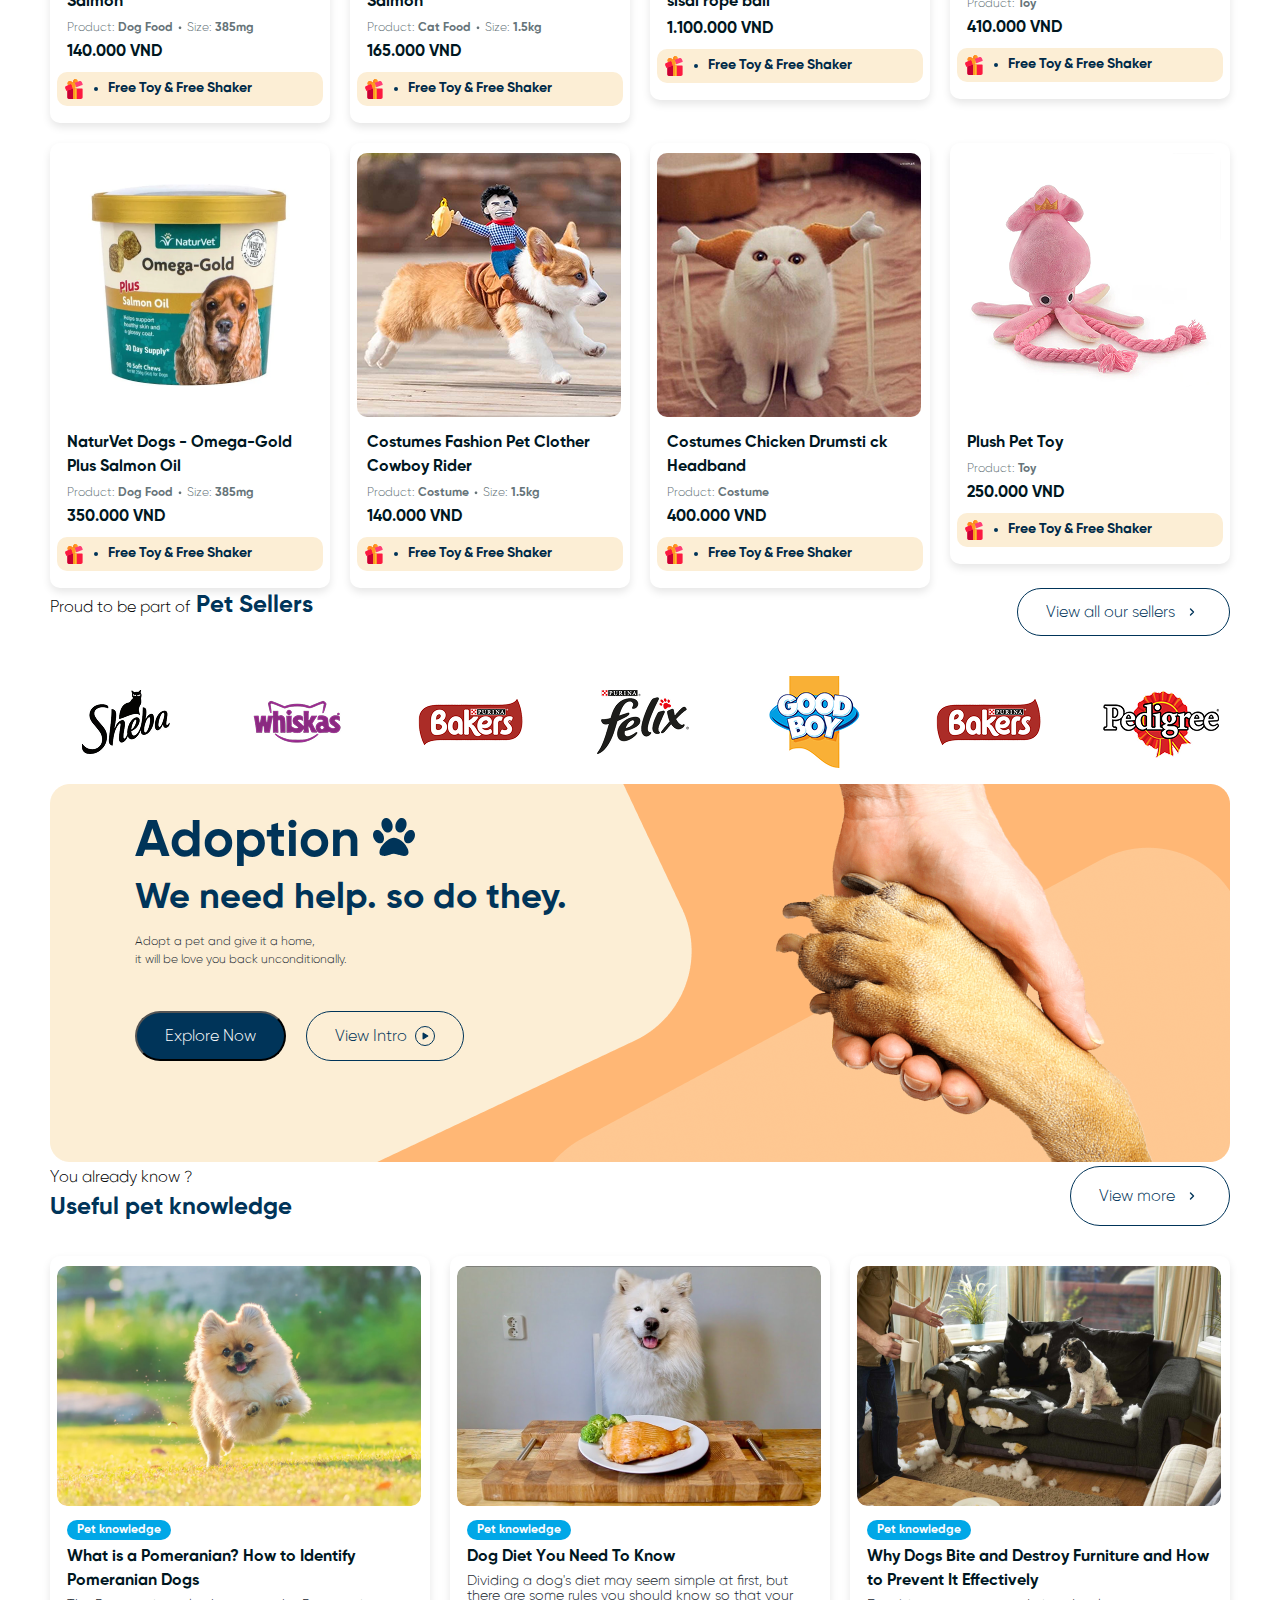
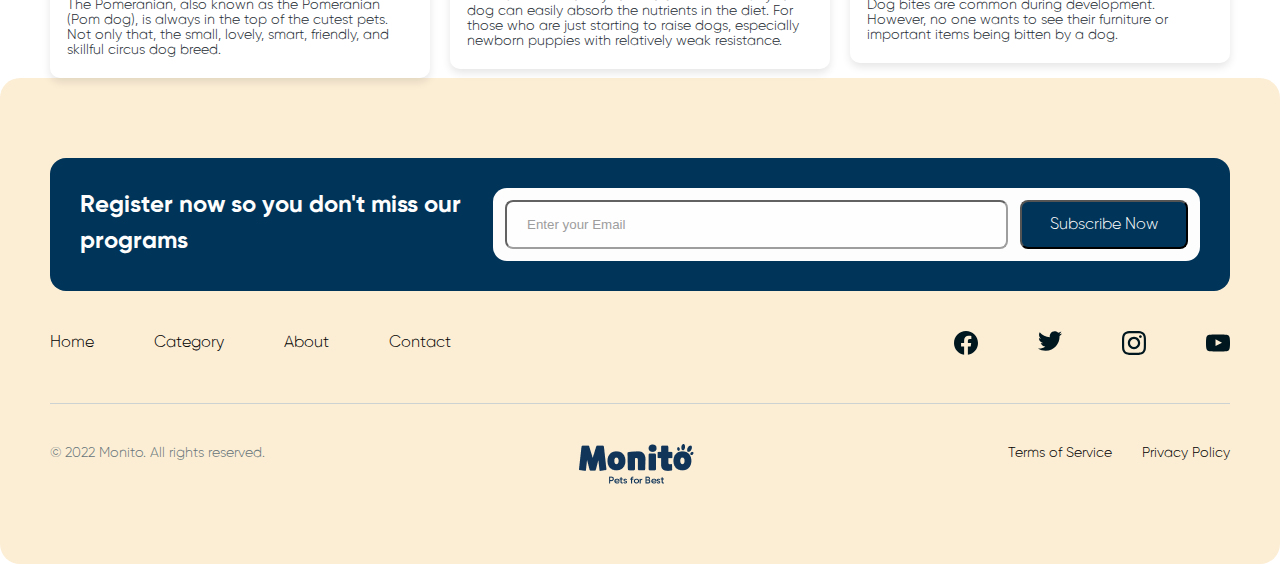
==== commit 801bf549: "implement manipulation with dom and fetch api" ====
--- a/index.html
+++ b/index.html
@@ -2,51 +2,55 @@
 <html lang="en">
 
 <head>
-  <meta charset="UTF-8" />
-  <meta name="viewport" content="width=device-width, initial-scale=1.0" />
+  <meta charset="UTF-8">
+  <meta name="viewport" content="width=device-width, initial-scale=1.0">
   <title>Document</title>
+  <link rel="stylesheet" href="./css/style.css">
 </head>
 
 <body>
   <header class="header">
     <div class="container">
-      <div class="section-navigation">
-        <h2 class="section-title"><img class="logo-img" src="./assets/images/monito-logo.png" alt="Logo Monitor"></h2>
-        <nav class="nav">
-          <ul classname="list-nav">
-            <li class="list-item"><a class="list-item-link" href="#">Home</a></li>
-            <li class="list-item"><a class="list-item-link" href="#">Category</a></li>
-            <li class="list-item"><a class="list-item-link" href="#">About</a></li>
-            <li class="list-item"><a class="list-item-link" href="#">Contact</a></li>
-          </ul>
-        </nav>
-      </div>
-      <div class="section-actions">
-        <form class="form-search">
-          <div class="form-input">
-            <img class="search-icon" src="./assets/icons/search-icon.svg" alt="search-icon">
-            <input class="search-input" type="text" placeholder="Search something here!">
+      <div class="section-body">
+        <div class="section-navigation">
+          <h2 class="section-title"><img class="logo-img" src="./assets/images/monito-logo.png" alt="Logo Monitor"></h2>
+          <nav class="nav">
+            <ul class="list-nav">
+              <li class="list-item"><a class="list-item-link" href="#">Home</a></li>
+              <li class="list-item"><a class="list-item-link" href="#">Category</a></li>
+              <li class="list-item"><a class="list-item-link" href="#">About</a></li>
+              <li class="list-item"><a class="list-item-link" href="#">Contact</a></li>
+            </ul>
+          </nav>
+        </div>
+        <div class="section-actions">
+          <form class="form-search">
+            <div class="form-input">
+              <img class="search-icon" src="./assets/icons/search-icon.svg" alt="search-icon">
+              <input class="search-input" type="text" placeholder="Search something here!">
+            </div>
+          </form>
+          <button class="btn btn-primary btn-join-community">Join the community</button>
+          <div class="dropdown-group">
+            <img class="flag-icon" src="./assets/icons/vnd-icon.svg" alt="icon-vnd">
+            <select class="select-form" id="currency" name="vnd">
+              <option class="select-input-option" value="au">VND</option>
+              <option class="select-input-option" value="ca">USD</option>
+              <option class="select-input-option" value="usa">Yen</option>
+            </select>
           </div>
-        </form>
-        <button class="btn btn-primary btn-join-communiry">Join the community</button>
-        <div class="dropdown-group">
-          <img class="flag-icon" src="./assets/icons/vnd-icon.svg" alt="icon-vnd">
-          <select class="select-form" id="currency" name="vnd">
-            <option class="select-input-option" value="au">VND</option>
-            <option class="select-input-option" value="ca">USD</option>
-            <option class="select-input-option" value="usa">Yen</option>
-          </select>
         </div>
       </div>
     </div>
   </header>
 
   <main class="main">
-    <section class="section section-banner">
+    <section class="section section-banner main-banner">
+      <img class="banner-img hero-banner" src="./assets/images/hero-banner.png" alt="dog-and-human">
       <div class="container">
         <div class="section-content">
-          <h1 class="section-title">One more friend
-            <span class="section-subtitle">Thousands more fun!</span>
+          <h1 class="section-title">One More Friend
+            <span class="section-subtitle">Thousands More Fun!</span>
           </h1>
           <p class="section-description">Having a pet means you have more joy, a new friend, a happy person who will
             always be with you to
@@ -56,12 +60,13 @@
               <span class="btn-text">
                 View Intro
               </span>
-              <img class="btn-icon" src="./assets/icons/play-icon.svg" alt="play-icon">
+              <div class="rounded-border">
+                <img class="icon" src="./assets/icons/play-circle.svg" alt="play-circle">
+              </div>
             </button>
             <button class="btn btn-primary">Explore Now</button>
           </div>
         </div>
-        <img class="section-img" class="dog-and-human-img" src="./assets/images/dog-and-human.png" alt="dog-and-human">
       </div>
     </section>
     <section class="section section-product section-more-product">
@@ -74,32 +79,35 @@
             <span class="btn-text">
               View more
             </span>
-            <img class="btn-icon" src="./assets/icons/arrow-right-icon.svg" alt="arrow-right">
+            <img class="icon" src="./assets/icons/arrow-right-icon.svg" alt="arrow-right">
           </button>
         </div>
-        <ul class="list-product list-pet">
-          <li class="list-item">
-            <a href="#" class="card card-pet">
-              <div class="card-img">
-                <img class="pet-img" src="./assets/images/dog1.png" alt="dog1">
+        <ul id="list-product" class="list-product list-pet row">
+
+          <!-- <li class="list-item col-3">
+            <a href="#" class="card card-pet">
+              <div class="card-img">
+                <img class="product-img pet-img" src="./assets/images/dog1.png" alt="dog1">
               </div>
               <div class="card-body">
                 <h3 class="card-title">MO231 - Pomeranian White</h3>
-                <p class="card-detail"><span class="detail-key">Gene: <span class="detail-value">Male</span></span>.
+                <p class="card-detail"><span class="detail-key">Gene: <span class="detail-value">Male</span></span>
+                  <img class="detail-icon" src="./assets/icons/gray-dot.svg" alt="dot-icon">
                   <span class="detail-key">Age: <span class="detail-value">02 months</span></span>
                 </p>
                 <span class="card-price">6.900.000 VND</span>
               </div>
             </a>
           </li>
-          <li class="list-item">
-            <a href="#" class="card card-pet">
-              <div class="card-img">
-                <img class="pet-img" src="./assets/images/dog2.png" alt="dog2">
+          <li class="list-item col-3">
+            <a href="#" class="card card-pet">
+              <div class="card-img">
+                <img class="product-img pet-img" src="./assets/images/dog2.png" alt="dog2">
               </div>
               <div class="card-body">
                 <h3 class="card-title">MO502 - Poodle Tiny Yellow</h3>
-                <p class="card-detail"><span class="detail-key">Gene: <span class="detail-value">Female</span></span>.
+                <p class="card-detail"><span class="detail-key">Gene: <span class="detail-value">Female</span></span>
+                  <img class="detail-icon" src="./assets/icons/gray-dot.svg" alt="dot-icon">
                   <span class="detail-key">Age: <span class="detail-value">02
                       months</span></span>
                 </p>
@@ -107,108 +115,127 @@
               </div>
             </a>
           </li>
-          <li class="list-item">
-            <a href="#" class="card card-pet">
-              <div class="card-img">
-                <img class="pet-img" src="./assets/images/dog3.png" alt="dog3">
+          <li class="list-item col-3">
+            <a href="#" class="card card-pet">
+              <div class="card-img">
+                <img class="product-img pet-img" src="./assets/images/dog3.png" alt="dog3">
               </div>
               <div class="card-body">
                 <h3 class="card-title">MO102 - Poodle Tiny Sepia</h3>
-                <p class="card-detail"><span class="detail-key">Gene: <span class="detail-value">Male</span></span>.
+                <p class="card-detail"><span class="detail-key">Gene: <span class="detail-value">Male</span></span>
+                  <img class="detail-icon" src="./assets/icons/gray-dot.svg" alt="dot-icon">
                   <span class="detail-key">Age: <span class="detail-value">02 months</span></span>
                 </p>
                 <span class="card-price">4.000.000 VND</span>
               </div>
             </a>
           </li>
-          <li class="list-item">
-            <a href="#" class="card card-pet">
-              <div class="card-img">
-                <img class="pet-img" src="./assets/images/dog4.png" alt="dog4">
+          <li class="list-item col-3">
+            <a href="#" class="card card-pet">
+              <div class="card-img">
+                <img class="product-img pet-img" src="./assets/images/dog4.png" alt="dog4">
               </div>
               <div class="card-body">
                 <h3 class="card-title">MO512 - Alaskan Malamute Grey</h3>
-                <p class="card-detail"><span class="detail-key">Gene: <span>Male</span></span>. <span
-                    class="detail-key">Age: <span class="detail-value">02 months</span></span></p>
+                <p class="card-detail"><span class="detail-key">Gene: <span>Male</span></span>
+                  <img class="detail-icon" src="./assets/icons/gray-dot.svg" alt="dot-icon"> <span
+                    class="detail-key">Age:
+                    <span class="detail-value">02 months</span></span>
+                </p>
                 <span class="card-price">8.900.000 VND</span>
               </div>
             </a>
           </li>
-          <li class="list-item">
-            <a href="#" class="card card-pet">
-              <div class="card-img">
-                <img class="pet-img" src="./assets/images/dog5.png" alt="dog5">
+          <li class="list-item col-3">
+            <a href="#" class="card card-pet">
+              <div class="card-img">
+                <img class="product-img pet-img" src="./assets/images/dog5.png" alt="dog5">
               </div>
               <div class="card-body">
                 <h3 class="card-title">MO231 - Pembroke Corgi Cream</h3>
-                <p class="card-detail"><span class="detail-key">Gene: <span>Male</span></span>. <span
-                    class="detail-key">Age: <span class="detail-value">02 months</span></span></p>
+                <p class="card-detail"><span class="detail-key">Gene: <span>Male</span></span>
+                  <img class="detail-icon" src="./assets/icons/gray-dot.svg" alt="dot-icon"> <span
+                    class="detail-key">Age:
+                    <span class="detail-value">02 months</span></span>
+                </p>
                 <span class="card-price">7.900.000 VND</span>
               </div>
             </a>
           </li>
-          <li class="list-item">
-            <a href="#" class="card card-pet">
-              <div class="card-img">
-                <img class="pet-img" src="./assets/images/dog6.png" alt="dog6">
+          <li class="list-item col-3">
+            <a href="#" class="card card-pet">
+              <div class="card-img">
+                <img class="product-img pet-img" src="./assets/images/dog6.png" alt="dog6">
               </div>
               <div class="card-body">
                 <h3 class="card-title">MO502 - Pembroke Corgi Tricolor</h3>
-                <p class="card-detail"><span class="detail-key">Gene: <span>Female</span></span>. <span
-                    class="detail-key">Age: <span class="detail-value">02 months</span></span></p>
+                <p class="card-detail"><span class="detail-key">Gene: <span>Female</span></span>
+                  <img class="detail-icon" src="./assets/icons/gray-dot.svg" alt="dot-icon"> <span
+                    class="detail-key">Age:
+                    <span class="detail-value">02 months</span></span>
+                </p>
                 <span class="card-price">9.000.000 VND</span>
               </div>
             </a>
           </li>
-          <li class="list-item">
-            <a href="#" class="card card-pet">
-              <div class="card-img">
-                <img class="pet-img" src="./assets/images/dog7.png" alt="dog7">
+          <li class="list-item col-3">
+            <a href="#" class="card card-pet">
+              <div class="card-img">
+                <img class="product-img pet-img" src="./assets/images/dog7.png" alt="dog7">
               </div>
               <div class="card-body">
                 <h3 class="card-title">MO231 - Pomeranian White</h3>
-                <p class="card-detail"><span class="detail-key">Gene: <span>Female</span></span>. <span
-                    class="detail-key">Age: <span class="detail-value">02 months</span></span></p>
+                <p class="card-detail"><span class="detail-key">Gene: <span>Female</span></span>
+                  <img class="detail-icon" src="./assets/icons/gray-dot.svg" alt="dot-icon"> <span
+                    class="detail-key">Age:
+                    <span class="detail-value">02 months</span></span>
+                </p>
                 <span class="card-price">6.500.000 VND</span>
               </div>
             </a>
           </li>
-          <li class="list-item">
-            <a href="#" class="card card-pet">
-              <div class="card-img">
-                <img class="pet-img" src="./assets/images/dog8.png" alt="dog8">
+          <li class="list-item col-3">
+            <a href="#" class="card card-pet">
+              <div class="card-img">
+                <img class="product-img pet-img" src="./assets/images/dog8.png" alt="dog8">
               </div>
               <div class="card-body">
                 <h3 class="card-title">MO512 - Poodle Tiny Dairy Cow</h3>
-                <p class="card-detail"><span class="detail-key">Gene: <span>Male</span></span>. <span
-                    class="detail-key">Age: <span class="detail-value">02 months</span></span></p>
+                <p class="card-detail"><span class="detail-key">Gene: <span>Male</span></span>
+                  <img class="detail-icon" src="./assets/icons/gray-dot.svg" alt="dot-icon"> <span
+                    class="detail-key">Age:
+                    <span class="detail-value">02 months</span></span>
+                </p>
                 <span class="card-price">5.000.000 VND</span>
               </div>
             </a>
-          </li>
+          </li> -->
         </ul>
       </div>
     </section>
-    <section class="section section-banner-women-kiss-dog">
+    <section class="section section-banner sub-banner section-banner-women-kiss-dog">
       <div class="container">
-        <div class="section-img">
-          <img class="woman-kiss-dog-img" src="./assets/images/woman-kiss-dog.png" alt="woman-kiss-dog">
-        </div>
-        <div class="section-content">
-          <h2 class="section-title">One more friend
-            <span class="section-subtitle">Thousands more fun!</span>
-          </h2>
-          <p class="section-description">Having a pet means you have more joy, a new friend, a happy person who
-            will always be with you to
-            have fun. We have 200+ different pets that can meet your needs!</p>
-          <div class="btn-group">
-            <button class="btn btn-outline">
-              <span class="btn-text">
-                View Intro
-              </span>
-              <img class="btn-icon" src="./assets/icons/play-icon.svg" alt="play-icon">
-            </button>
-            <button class="btn btn-primary">Explore Now</button>
+        <div class="container-content">
+          <img class="banner-img woman-kiss-dog-img" src="./assets/images/woman-kiss-dog-banner.png"
+            alt="woman-kiss-dog">
+          <div class="section-content">
+            <h2 class="section-title">One more friend
+              <span class="section-subtitle">Thousands more fun!</span>
+            </h2>
+            <p class="section-description">Having a pet means you have more joy, a new friend, a happy person who
+              will always be with you to
+              have fun. We have 200+ different pets that can meet your needs!</p>
+            <div class="btn-group">
+              <button class="btn btn-outline">
+                <span class="btn-text">
+                  View Intro
+                </span>
+                <div class="rounded-border">
+                  <img class="icon" src="./assets/icons/play-circle.svg" alt="play-circle">
+                </div>
+              </button>
+              <button class="btn btn-primary">Explore Now</button>
+            </div>
           </div>
         </div>
       </div>
@@ -222,50 +249,54 @@
           </h2>
           <button class="btn btn-outline">
             <span class="btn-text">View more</span>
-            <img class="btn-icon" src="./assets/icons/arrow-right-icon.svg" alt="arrow-right">
+            <img class="icon" src="./assets/icons/arrow-right-icon.svg" alt="arrow-right">
           </button>
         </div>
-        <ul class="list-product list-food">
-          <li class="list-item">
-            <a class="card card-food" href="#">
-              <div class="card-img">
-                <img class="food-img" src="./assets/images/product1.png" alt="product1">
+        <ul class="list-product list-food row">
+          <li class="list-item col-3">
+            <a class="card card-food" href="#">
+              <div class="card-img">
+                <img class="product-img food-img" src="./assets/images/product1.png" alt="product1">
               </div>
               <div class="card-body">
                 <h3 class="card-title">Reflex Plus Adult Cat Food Salmon</h3>
                 <p class="card-detail"><span class="detail-key">Product: <span class="detail-value">Dog
-                      Food</span></span>. <span class="detail-key">Size:
+                      Food</span></span><img class="detail-icon" src="./assets/icons/gray-dot.svg" alt="dot-icon"><span
+                    class="detail-key">Size:
                     <span class="detail-value">385mg</span></span></p>
                 <span class="card-price">140.000 VND</span>
               </div>
               <div class="card-footer">
                 <img class="gift-icon" src="./assets/icons/gift-icon.svg" alt="gift-icon">
-                <p class="card-footer-title">. Free Toy & Free Shaker</p>
-              </div>
-            </a>
-          </li>
-          <li class="list-item">
-            <a class="card card-food" href="#">
-              <div class="card-img">
-                <img class="food-img" src="./assets/images/product2.png" alt="product2">
+                <img src="./assets/icons/blue-dot.svg" alt="blue-dot-icon">
+                <p class="card-footer-title"> Free Toy & Free Shaker</p>
+              </div>
+            </a>
+          </li>
+          <li class="list-item col-3">
+            <a class="card card-food" href="#">
+              <div class="card-img">
+                <img class="product-img food-img" src="./assets/images/product2.png" alt="product2">
               </div>
               <div class="card-body">
                 <h3 class="card-title">Reflex Plus Adult Cat Food Salmon</h3>
                 <p class="card-detail"><span class="detail-key">Product: <span class="detail-value">Cat
-                      Food</span></span>. <span class="detail-key">Size:
+                      Food</span></span><img class="detail-icon" src="./assets/icons/gray-dot.svg" alt="dot-icon"><span
+                    class="detail-key">Size:
                     <span class="detail-value">1.5kg</span></span></p>
                 <span class="card-price">165.000 VND</span>
               </div>
               <div class="card-footer">
                 <img class="gift-icon" src="./assets/icons/gift-icon.svg" alt="gift-icon">
-                <p class="card-footer-title">. Free Toy & Free Shaker</p>
-              </div>
-            </a>
-          </li>
-          <li class="list-item">
-            <a class="card card-food" href="#">
-              <div class="card-img">
-                <img class="food-img" src="./assets/images/product3.png" alt="product3">
+                <img src="./assets/icons/blue-dot.svg" alt="blue-dot-icon">
+                <p class="card-footer-title"> Free Toy & Free Shaker</p>
+              </div>
+            </a>
+          </li>
+          <li class="list-item col-3">
+            <a class="card card-food" href="#">
+              <div class="card-img">
+                <img class="product-img food-img" src="./assets/images/product3.png" alt="product3">
               </div>
               <div class="card-body">
                 <h3 class="card-title">Cat scratching ball toy kitten sisal rope ball</h3>
@@ -273,14 +304,15 @@
               </div>
               <div class="card-footer">
                 <img class="gift-icon" src="./assets/icons/gift-icon.svg" alt="gift-icon">
-                <p class="card-footer-title">. Free Toy & Free Shaker</p>
-              </div>
-            </a>
-          </li>
-          <li class="list-item">
-            <a class="card card-food" href="#">
-              <div class="card-img">
-                <img class="food-img" src="./assets/images/product4.png" alt="product4">
+                <img src="./assets/icons/blue-dot.svg" alt="blue-dot-icon">
+                <p class="card-footer-title"> Free Toy & Free Shaker</p>
+              </div>
+            </a>
+          </li>
+          <li class="list-item col-3">
+            <a class="card card-food" href="#">
+              <div class="card-img">
+                <img class="product-img food-img" src="./assets/images/product4.png" alt="product4">
               </div>
               <div class="card-body">
                 <h3 class="card-title">Cute Pet Cat Warm Nest</h3>
@@ -293,54 +325,57 @@
               </div>
               <div class="card-footer">
                 <img class="gift-icon" src="./assets/icons/gift-icon.svg" alt="gift-icon">
-                <p class="card-footer-title">. Free Toy & Free Shaker</p>
-              </div>
-            </a>
-          </li>
-          <li class="list-item">
-            <a class="card card-food" href="#">
-              <div class="card-img">
-                <img class="food-img" src="./assets/images/product5.png" alt="product5">
+                <img src="./assets/icons/blue-dot.svg" alt="blue-dot-icon">
+                <p class="card-footer-title"> Free Toy & Free Shaker</p>
+              </div>
+            </a>
+          </li>
+          <li class="list-item col-3">
+            <a class="card card-food" href="#">
+              <div class="card-img">
+                <img class="product-img food-img" src="./assets/images/product5.png" alt="product5">
               </div>
               <div class="card-body">
                 <h3 class="card-title">NaturVet Dogs - Omega-Gold Plus Salmon Oil</h3>
                 <p class="card-detail">
-                  <span class="detail-key">Product: <span class="detail-value">Dog Food</span></span>. <span
-                    class="detail-key">Size:
+                  <span class="detail-key">Product: <span class="detail-value">Dog Food</span></span><img
+                    class="detail-icon" src="./assets/icons/gray-dot.svg" alt="dot-icon"> <span class="detail-key">Size:
                     <span class="detail-value">385mg</span></span>
                 </p>
                 <span class="card-price">350.000 VND</span>
               </div>
               <div class="card-footer">
                 <img class="gift-icon" src="./assets/icons/gift-icon.svg" alt="gift-icon">
-                <p class="card-footer-title">. Free Toy & Free Shaker</p>
-              </div>
-            </a>
-          </li>
-          <li class="list-item">
-            <a class="card card-food" href="#">
-              <div class="card-img">
-                <img class="food-img" src="./assets/images/product6.png" alt="product6">
+                <img src="./assets/icons/blue-dot.svg" alt="blue-dot-icon">
+                <p class="card-footer-title"> Free Toy & Free Shaker</p>
+              </div>
+            </a>
+          </li>
+          <li class="list-item col-3">
+            <a class="card card-food" href="#">
+              <div class="card-img">
+                <img class="product-img food-img" src="./assets/images/product6.png" alt="product6">
               </div>
               <div class="card-body">
                 <h3 class="card-title">Costumes Fashion Pet Clother Cowboy Rider</h3>
                 <p class="card-detail">
-                  <span class="detail-key">Product: <span class="detail-value">Costume</span></span>. <span
-                    class="detail-key">Size:
+                  <span class="detail-key">Product: <span class="detail-value">Costume</span></span><img
+                    class="detail-icon" src="./assets/icons/gray-dot.svg" alt="dot-icon"> <span class="detail-key">Size:
                     <span class="detail-value">1.5kg</span></span>
                 </p>
                 <span class="card-price">140.000 VND</span>
               </div>
               <div class="card-footer">
                 <img class="gift-icon" src="./assets/icons/gift-icon.svg" alt="gift-icon">
-                <p class="card-footer-title">. Free Toy & Free Shaker</p>
-              </div>
-            </a>
-          </li>
-          <li class="list-item">
-            <a class="card card-food" href="#">
-              <div class="card-img">
-                <img class="food-img" src="./assets/images/product7.png" alt="product7">
+                <img src="./assets/icons/blue-dot.svg" alt="blue-dot-icon">
+                <p class="card-footer-title"> Free Toy & Free Shaker</p>
+              </div>
+            </a>
+          </li>
+          <li class="list-item col-3">
+            <a class="card card-food" href="#">
+              <div class="card-img">
+                <img class="product-img food-img" src="./assets/images/product7.png" alt="product7">
               </div>
               <div class="card-body">
                 <h3 class="card-title">Costumes Chicken Drumsti ck Headband</h3>
@@ -351,14 +386,15 @@
               </div>
               <div class="card-footer">
                 <img class="gift-icon" src="./assets/icons/gift-icon.svg" alt="gift-icon">
-                <p class="card-footer-title">. Free Toy & Free Shaker</p>
-              </div>
-            </a>
-          </li>
-          <li class="list-item">
-            <a class="card card-food" href="#">
-              <div class="card-img">
-                <img class="food-img" src="./assets/images/product8.png" alt="product8">
+                <img src="./assets/icons/blue-dot.svg" alt="blue-dot-icon">
+                <p class="card-footer-title"> Free Toy & Free Shaker</p>
+              </div>
+            </a>
+          </li>
+          <li class="list-item col-3">
+            <a class="card card-food" href="#">
+              <div class="card-img">
+                <img class="product-img food-img" src="./assets/images/product8.png" alt="product8">
               </div>
               <div class="card-body">
                 <h3 class="card-title">Plush Pet Toy</h3>
@@ -369,14 +405,15 @@
               </div>
               <div class="card-footer">
                 <img class="gift-icon" src="./assets/icons/gift-icon.svg" alt="gift-icon">
-                <p class="card-footer-title">. Free Toy & Free Shaker</p>
+                <img src="./assets/icons/blue-dot.svg" alt="blue-dot-icon">
+                <p class="card-footer-title"> Free Toy & Free Shaker</p>
               </div>
             </a>
           </li>
         </ul>
       </div>
     </section>
-    <section class="section section-pet-sellers">
+    <section class="section section-product section-pet-sellers">
       <div class="container">
         <div class="section-header">
           <h2 class="section-title">
@@ -386,56 +423,61 @@
 
           <button class="btn btn-outline">
             <span class="btn-text">
-              View more
+              View all our sellers
             </span>
-            <img class="btn-icon" src="./assets/icons/arrow-right-icon.svg" alt="arrow-right">
+            <img class="icon" src="./assets/icons/arrow-right-icon.svg" alt="arrow-right">
           </button>
         </div>
-        <ul class="list-product list-seller">
-          <li class="list-item">
-            <img class="seller-img" src="./assets/images/sheba.png" alt="sheba-img">
-          </li>
-          <li>
-            <img class="seller-img" src="./assets/images/whiskas.png" alt="whiskas-img">
-          </li>
-          <li>
-            <img class="seller-img" src="./assets/images/bakers.png" alt="bakers-img">
-          </li>
-          <li>
-            <img class="seller-img" src="./assets/images/felix.png" alt="felix-img">
-          </li>
-          <li>
-            <img class="seller-img" src="./assets/images/goodboy.png" alt="goodboy-img">
-          </li>
-          <li>
-            <img class="seller-img" src="./assets/images/bakers.png" alt="bakers-img">
-          </li>
-          <li>
-            <img class="seller-img" src="./assets/images/pedigree.png" alt="pedigree-img">
+        <ul class="list-product list-seller row">
+          <li class="list-item">
+            <img class="seller-img product-img" src="./assets/images/sheba.png" alt="sheba-img">
+          </li>
+          <li class="list-item">
+            <img class="seller-img product-img" src="./assets/images/whiskas.png" alt="whiskas-img">
+          </li>
+          <li class="list-item">
+            <img class="seller-img product-img" src="./assets/images/bakers.png" alt="bakers-img">
+          </li>
+          <li class="list-item">
+            <img class="seller-img product-img" src="./assets/images/felix.png" alt="felix-img">
+          </li>
+          <li class="list-item">
+            <img class="seller-img product-img" src="./assets/images/goodboy.png" alt="goodboy-img">
+          </li>
+          <li class="list-item">
+            <img class="seller-img product-img" src="./assets/images/bakers.png" alt="bakers-img">
+          </li>
+          <li class="list-item">
+            <img class="seller-img product-img" src="./assets/images/pedigree.png" alt="pedigree-img">
           </li>
         </ul>
     </section>
-    <section class="section section-banner-adoption">
+    <!--  -->
+    <section class="section section-banner sub-banner section-banner-adoption">
       <div class="container">
-        <div class="section-content">
-          <h2 class="section-title">Adoption <span class="section-subtitle">We need help. so do they.</span></h2>
-          <img class="btn-icon" src="./assets/icons/fontisto-paw-icon.svg" alt="fontisto-paw-icon">
-          <p class="section-description">Adopt a pet and give it a home,
-            it will be love you back unconditionally.</p>
-          <div class="btn-group">
-            <button class="btn btn-primary">Explore Now</button>
-            <button class="btn btn-outline"><span class="btn-text">View Intro</span>
-              <img class="btn-icon" src="./assets/icons/play-icon.svg" alt="play-icon">
-            </button>
+        <div class="container-content">
+          <img class="banner-img shake-hand-img" src="./assets/images/shake-hand-banner.png" alt="shake-hand-img">
+          <div class="section-content">
+            <h2 class="section-title">Adoption
+              <img class="icon" src="./assets/icons/fontisto-paw-icon.svg" alt="fontisto-paw-icon">
+              <span class="section-subtitle">We need help. so do they.</span>
+            </h2>
+
+            <p class="section-description">Adopt a pet and give it a home, <br>
+              it will be love you back unconditionally.</p>
+            <div class="btn-group">
+              <button class="btn btn-primary">Explore Now</button>
+              <button class="btn btn-outline"><span class="btn-text">View Intro</span>
+                <div class="rounded-border">
+                  <img class="icon" src="./assets/icons/play-circle.svg" alt="play-circle">
+                </div>
+              </button>
+            </div>
           </div>
         </div>
-
-        <div class="section-img">
-          <img class="shake-hand-img" src="./assets/images/shake-hand.png" alt="shake-hand-img">
-        </div>
       </div>
     </section>
-    <section class="section section-knowledge-pet">
+    <section class="section section-product section-knowledge-pet">
       <div class="container">
         <div class="section-header">
           <h2 class="section-title">
@@ -443,31 +485,28 @@
             Useful pet knowledge
           </h2>
           <button class="btn btn-outline"><span class="btn-text">View more</span>
-            <img class="btn-icon" src="./assets/icons/arrow-right-icon.svg" alt="arrow-right">
+            <img class="icon" src="./assets/icons/arrow-right-icon.svg" alt="arrow-right">
           </button>
-
-        </div>
-        <ul class="list-product list-pet-knowledge">
-          <li class="list-item">
+        </div>
+        <ul class="list-product list-pet-knowledge row">
+          <li class="list-item col-4">
             <a class="card card-pet-knowledge" href="#">
               <div class="card-img">
-                <img class="pet-img" src="./assets/images/pet1.png" alt="pet1">
+                <img class="product-img pet-img" src="./assets/images/pet1.png" alt="pet1">
               </div>
               <div class="card-body">
                 <span class="badge">Pet knowledge</span>
-                <div>
-                  <h3 class="card-title">What is a Pomeranian? How to Identify Pomeranian Dogs</h3>
-                  <p class="card-description">The Pomeranian, also known as the Pomeranian (Pom dog), is always in
-                    the top of the cutest
-                    pets. Not only that, the small, lovely, smart, friendly, and skillful circus dog breed.</p>
-                </div>
-              </div>
-            </a>
-          </li>
-          <li class="list-item">
+                <h3 class="card-title">What is a Pomeranian? How to Identify Pomeranian Dogs</h3>
+                <p class="card-description">The Pomeranian, also known as the Pomeranian (Pom dog), is always in
+                  the top of the cutest
+                  pets. Not only that, the small, lovely, smart, friendly, and skillful circus dog breed.</p>
+              </div>
+            </a>
+          </li>
+          <li class="list-item col-4">
             <a class="card card-pet-knowledge" href="#">
               <div class="card-img">
-                <img class="pet-img" src="./assets/images/pet2.png" alt="pet2">
+                <img class="product-img pet-img" src="./assets/images/pet2.png" alt="pet2">
               </div>
               <div class="card-body">
                 <span class="badge">Pet knowledge</span>
@@ -481,10 +520,10 @@
             </a>
           </li>
 
-          <li class="list-item">
+          <li class="list-item col-4">
             <a class="card card-pet-knowledge" href="#">
               <div class="card-img">
-                <img class="pet-img" src="./assets/images/pet3.png" alt="pet3">
+                <img class="product-img pet-img" src="./assets/images/pet3.png" alt="pet3">
               </div>
               <div class="card-body">
                 <span class="badge">Pet knowledge</span>
@@ -500,66 +539,71 @@
         </ul>
       </div>
     </section>
-
-    <footer class="footer">
-      <div class="container">
-        <div class="section-subscribe">
-          <form class="form-register">
-            <h4 class="form-register-title">
-              Register now so you don't miss our programs
-            </h4>
-            <div class="form-input">
-              <input class="email-input" type="text" placeholder="Enter your Email" />
-            </div>
-            <button class="btn btn-primary btn-subscribe">Subcribe Now</button>
-          </form>
-        </div>
-
-        <div class="section-content">
-          <nav class="nav">
-            <ul class="list-info">
-              <li class="list-item">
-                <a href="#" class="list-item-link">Home</a>
-              </li>
-              <li class="list-item">
-                <a href="#" class="list-item-link">Category</a>
-              </li>
-              <li class="list-item">
-                <a href="#" class="list-item-link">About</a>
-              </li>
-              <li class="list-item">
-                <a href="#" class="list-item-link">Contact</a>
-              </li>
-            </ul>
-          </nav>
-
-          <ul class="list-social">
+  </main>
+
+  <footer class="footer">
+    <div class="container">
+      <div class="section-subscribe">
+        <form class="form-register">
+          <h4 class="form-register-title">
+            Register now so you don't miss our programs
+          </h4>
+          <div class="form-input">
+            <input class="email-input" type="text" placeholder="Enter your Email" />
+            <button class="btn btn-primary btn-subscribe">Subscribe Now</button>
+          </div>
+        </form>
+      </div>
+
+      <div class="section-content">
+        <nav class="nav">
+          <ul class="list-info">
             <li class="list-item">
-              <a href="#" class="list-item-link"><img src="./assets/icons/fb-icon.svg" alt="fb-icon" /></a>
+              <a href="#" class="list-item-link">Home</a>
             </li>
             <li class="list-item">
-              <a href="#" class="list-item-link"><img src="./assets/icons/tw-icon.svg" alt="tw-icon" /></a>
+              <a href="#" class="list-item-link">Category</a>
             </li>
             <li class="list-item">
-              <a href="#" class="list-item-link"><img src="./assets/icons/insta-icon.svg" alt="insta-icon" /></a>
+              <a href="#" class="list-item-link">About</a>
             </li>
             <li class="list-item">
-              <a href="#" class="list-item-link"><img src="./assets/icons/yt-icon.svg" alt="yt-icon" /></a>
+              <a href="#" class="list-item-link">Contact</a>
             </li>
           </ul>
-        </div>
-        <div class="section-info">
-          <p class="section-description">
-            © 2022 Monito. All rights reserved.
-          </p>
-          <img class="monito-img" src="./assets/images/monito-logo.png" alt="monito-logo" />
-          <div class="section-description">
-            <a href="#" class="policy-link">Terms of Service</a>
-            <a href="#" class="policy-link">Privacy Policy</a>
-          </div>
-        </div>
-      </div>
-    </footer>
+        </nav>
+
+        <ul class="list-info">
+          <li class="list-item">
+            <a href="#" class="list-item-link"><img src="./assets/icons/fb-icon.svg" alt="fb-icon" /></a>
+          </li>
+          <li class="list-item">
+            <a href="#" class="list-item-link"><img src="./assets/icons/tw-icon.svg" alt="tw-icon" /></a>
+          </li>
+          <li class="list-item">
+            <a href="#" class="list-item-link"><img src="./assets/icons/insta-icon.svg" alt="insta-icon" /></a>
+          </li>
+          <li class="list-item">
+            <a href="#" class="list-item-link"><img src="./assets/icons/yt-icon.svg" alt="yt-icon" /></a>
+          </li>
+        </ul>
+      </div>
+
+      <div class="section-info">
+        <p class="section-description">
+          © 2022 Monito. All rights reserved.
+        </p>
+        <img class="monito-img" src="./assets/images/monito-logo.png" alt="monito-logo" />
+        <div class="section-description">
+          <a href="#" class="policy-link">Terms of Service</a>
+          <a href="#" class="policy-link">Privacy Policy</a>
+        </div>
+      </div>
+    </div>
+  </footer>
+
+  <script src="./js-product/product.js" type="module"></script>
+
 </body>
 
 </html>
--- a/css/style.css
+++ b/css/style.css
@@ -0,0 +1,718 @@
+html,
+body,
+div,
+span,
+applet,
+object,
+iframe,
+h1,
+h2,
+h3,
+h4,
+h5,
+h6,
+p,
+blockquote,
+pre,
+a,
+abbr,
+acronym,
+address,
+big,
+cite,
+code,
+del,
+dfn,
+em,
+img,
+ins,
+kbd,
+q,
+s,
+samp,
+small,
+strike,
+strong,
+sub,
+sup,
+tt,
+var,
+b,
+u,
+i,
+center,
+dl,
+dt,
+dd,
+ol,
+ul,
+li,
+fieldset,
+form,
+label,
+legend,
+table,
+caption,
+tbody,
+tfoot,
+thead,
+tr,
+th,
+td,
+article,
+aside,
+canvas,
+details,
+embed,
+figure,
+figcaption,
+footer,
+header,
+hgroup,
+menu,
+nav,
+output,
+ruby,
+section,
+summary,
+time,
+mark,
+audio,
+video {
+  margin: 0;
+  padding: 0;
+  border: 0;
+  font-size: 100%;
+  font: inherit;
+  vertical-align: baseline;
+}
+
+article,
+aside,
+details,
+figcaption,
+figure,
+footer,
+header,
+hgroup,
+menu,
+nav,
+section {
+  display: block;
+}
+
+ol,
+ul {
+  list-style: none;
+}
+
+a {
+  text-decoration: none;
+}
+
+blockquote,
+q {
+  quotes: none;
+}
+
+blockquote:before,
+blockquote:after,
+q:before,
+q:after {
+  content: "";
+  content: none;
+}
+
+table {
+  border-collapse: collapse;
+  border-spacing: 0;
+}
+
+* {
+  margin: 0;
+  padding: 0;
+  box-sizing: border-box;
+}
+
+@font-face {
+  font-family: "SVN-Gilroy";
+  src: url("../../assets/fonts/fonnts.com-SVNGilroy-Light.otf") format("opentype");
+  font-weight: normal;
+  font-style: normal;
+}
+@font-face {
+  font-family: "SVN-Gilroy";
+  src: url("../../assets/fonts/fonnts.com-SVNGilroy-Bold.otf") format("opentype");
+  font-weight: bold;
+  font-style: normal;
+}
+html,
+body {
+  font-family: "SVN-Gilroy", sans-serif;
+}
+
+.section-banner .section-content {
+  display: flex;
+  flex-direction: column;
+}
+.section-banner .section-content .section-title {
+  color: #003459;
+}
+.section-banner .section-content .section-subtitle {
+  display: block;
+  font-weight: 700;
+}
+.section-banner .section-content .section-description {
+  font-weight: 500;
+  color: #242b33;
+}
+.section-banner .banner-img {
+  width: 100%;
+  object-fit: cover;
+}
+.section-banner .btn-group {
+  display: flex;
+}
+.section-banner .btn-group .btn:first-child {
+  margin-right: 20px;
+}
+.section-banner .btn-group .rounded-border {
+  display: flex;
+  align-items: center;
+  justify-content: center;
+  border: 1px solid #003459;
+  border-radius: 50%;
+}
+.section-banner .btn-group .btn-text {
+  margin-right: 8px;
+  color: #003459;
+  font-weight: 500;
+}
+.section-banner.main-banner {
+  position: relative;
+  padding-top: 112px;
+}
+.section-banner.main-banner .banner-img {
+  max-height: 600px;
+}
+.section-banner.main-banner .section-content {
+  position: absolute;
+  top: 180px;
+  left: 130px;
+  max-width: 480px;
+}
+.section-banner.main-banner .section-content .section-title {
+  margin-bottom: 24px;
+  font-size: 60px;
+  font-weight: 800;
+  line-height: 68px;
+}
+.section-banner.main-banner .section-content .section-subtitle {
+  margin-top: 4px;
+  font-size: 46px;
+  line-height: 60px;
+}
+.section-banner.main-banner .section-content .section-description {
+  font-size: 16px;
+  line-height: 24px;
+}
+.section-banner.main-banner .section-content .btn-group {
+  margin-top: 34px;
+}
+.section-banner.sub-banner .container-content {
+  position: relative;
+}
+.section-banner.sub-banner .banner-img {
+  max-height: 378px;
+}
+.section-banner.sub-banner .section-content .section-title {
+  margin-bottom: 8px;
+  font-size: 52px;
+  font-weight: 800;
+}
+.section-banner.sub-banner .section-content .section-subtitle {
+  margin-top: 2px;
+  font-size: 36px;
+  line-height: 54px;
+}
+.section-banner.sub-banner .section-content .section-description {
+  font-size: 12px;
+  line-height: 18px;
+}
+
+.card {
+  display: block;
+  padding: 10px 7px;
+  border-radius: 10px;
+  background-color: var(--white-color);
+  box-shadow: 0 4px 8px rgba(0, 0, 0, 0.1);
+  color: #00171f;
+}
+.card-img .product-img {
+  max-width: 100%;
+  border-radius: 10px;
+  object-fit: cover;
+}
+.card-body {
+  display: flex;
+  flex-direction: column;
+  row-gap: 5px;
+  padding: 10px;
+}
+.card-body .card-title {
+  font-size: 16px;
+  font-weight: 700;
+  line-height: 24px;
+}
+.card-body .card-detail {
+  display: flex;
+  color: #667479;
+  font-size: 12px;
+  line-height: 18px;
+}
+.card-body .card-detail .detail-key {
+  font-weight: 500;
+}
+.card-body .card-detail .detail-value {
+  font-weight: 700;
+}
+.card-body .card-detail .detail-icon {
+  padding: 0px 5px;
+}
+.card-body .card-price {
+  font-size: 16px;
+  font-weight: 700;
+  line-height: 20px;
+}
+.card-footer {
+  display: flex;
+  align-items: center;
+  margin-bottom: 7px;
+  padding: 7px;
+  border-radius: 10px;
+  background-color: #fceed5;
+}
+.card-footer > * {
+  margin-right: 10px;
+}
+.card-footer .card-footer-title {
+  font-weight: 700;
+  font-size: 14px;
+  color: #002a48;
+  line-height: 20px;
+}
+
+.list-product {
+  margin-top: 30px;
+}
+.list-product .list-item:hover .card {
+  box-shadow: 0 8px 16px rgba(0, 0, 0, 0.2);
+}
+
+.section-product .section-header {
+  display: flex;
+  justify-content: space-between;
+}
+.section-product .section-header .section-title {
+  font-size: 24px;
+  font-weight: 700;
+  color: #003459;
+  line-height: 36px;
+}
+.section-product .section-header .section-title .section-subtitle {
+  display: block;
+  font-size: 16px;
+  font-weight: 500;
+  color: #000000;
+  line-height: 24px;
+}
+.section-product .section-header .btn-outline {
+  display: flex;
+  align-items: center;
+}
+.section-product .section-header .btn-outline .btn-text {
+  margin-right: 8px;
+}
+
+.badge {
+  display: flex;
+  justify-content: center;
+  align-items: center;
+  padding: 8px;
+  border-radius: 28px;
+  background-color: #00a7e7;
+  font-weight: 700;
+  font-size: 12px;
+  color: #fdfdfd;
+  line-height: 16px;
+}
+
+.btn {
+  font-family: "SVN-Gilroy", sans-serif;
+  background-color: #ffffff;
+  color: #000000;
+  border-radius: 57px;
+  padding: 14px 28px;
+  font-size: 16px;
+  color: #000000;
+}
+
+.btn-primary {
+  background-color: #003459;
+  color: #fdfdfd;
+}
+
+.btn-outline {
+  background-color: inherit;
+  color: #003459;
+  border: 1px solid #003459;
+  display: flex;
+  align-items: center;
+}
+
+.icon {
+  width: 18px;
+  height: 18px;
+}
+
+.header {
+  position: fixed;
+  top: 0;
+  left: 0;
+  right: 0;
+  z-index: 1000;
+  padding: 30px 0;
+  background-color: #fceed5;
+  box-shadow: 0 4px 8px rgba(0, 0, 0, 0.1);
+}
+.header .section-body {
+  display: flex;
+}
+.header .section-navigation {
+  display: flex;
+  align-items: center;
+  margin-right: 36px;
+}
+.header .section-navigation .section-title {
+  margin-right: 24px;
+}
+.header .section-navigation .list-nav {
+  display: flex;
+}
+.header .section-navigation .list-nav .list-item {
+  padding: 0 24px;
+}
+.header .section-navigation .list-nav .list-item:last-child {
+  padding-right: 0;
+}
+.header .section-navigation .list-nav .list-item-link {
+  font-weight: 700;
+  color: #003459;
+}
+.header .section-actions {
+  display: flex;
+}
+.header .section-actions .form-search {
+  margin-right: 14px;
+  padding-right: 80px;
+  border-radius: 30px;
+  background-color: #ffffff;
+}
+.header .section-actions .form-search .form-input {
+  display: flex;
+  align-items: center;
+  height: 100%;
+  padding: 12px 16px;
+}
+.header .section-actions .form-search .form-input .search-icon {
+  width: 20px;
+  height: 20px;
+  margin-right: 12px;
+}
+.header .section-actions .form-search .form-input .search-input {
+  border: 0;
+  font-family: "SVN-Gilroy", sans-serif;
+}
+.header .section-actions .btn-join-community {
+  margin-right: 15px;
+  font-weight: 700;
+}
+.header .section-actions .dropdown-group {
+  display: flex;
+  align-items: center;
+}
+.header .section-actions .dropdown-group .flag-icon {
+  width: 21px;
+  height: 21px;
+}
+.header .section-actions .dropdown-group .select-form {
+  border: 0;
+  background-color: #fceed5;
+  font-size: 16px;
+  font-weight: 500;
+  font-family: "SVN-Gilroy", sans-serif;
+}
+
+.footer {
+  padding: 80px 0 40px 0;
+  border-radius: 20px;
+  background-color: #fceed5;
+}
+.footer .section-subscribe {
+  display: flex;
+  padding: 30px;
+  border-radius: 16px;
+  background-color: #003459;
+}
+.footer .section-subscribe .form-register {
+  display: flex;
+  justify-content: space-between;
+  width: 100%;
+}
+.footer .section-subscribe .form-register .form-register-title {
+  flex-basis: 389px;
+  font-weight: 700;
+  font-size: 24px;
+  color: #fdfdfd;
+  line-height: 36px;
+}
+.footer .section-subscribe .form-register .form-input {
+  display: flex;
+  justify-content: space-between;
+  column-gap: 12px;
+  flex-basis: 707px;
+  padding: 12px;
+  border-radius: 14px;
+  background-color: #fdfdfd;
+}
+.footer .section-subscribe .form-register .form-input .email-input {
+  flex-basis: 75%;
+  padding: 0 20px;
+  border-radius: 8px;
+  opacity: 0.7;
+}
+.footer .section-subscribe .form-register .form-input .btn-subscribe {
+  flex-basis: 25%;
+  border-radius: 8px;
+}
+.footer .section-content {
+  display: flex;
+  justify-content: space-between;
+  width: 100%;
+  padding: 20px 0;
+  border-bottom: 1px solid #ccd1d2;
+}
+.footer .section-content .list-info {
+  list-style: none;
+  display: flex;
+  column-gap: 60px;
+  padding: 20px 0;
+}
+.footer .section-content .list-info .list-item-link {
+  font-weight: 500;
+  font-size: 16px;
+  color: #000000;
+  text-decoration: none;
+  line-height: 24px;
+}
+.footer .section-info {
+  display: flex;
+  justify-content: space-between;
+  margin: 40px 0;
+}
+.footer .section-info .section-description {
+  display: flex;
+  column-gap: 30px;
+  font-weight: 500;
+  font-size: 14px;
+  color: #667479;
+  line-height: 20px;
+}
+.footer .section-info .policy-link {
+  color: #000000;
+}
+
+.container {
+  max-width: 1212px;
+  width: 100%;
+  margin: 0 auto;
+  padding: 0 16px;
+}
+
+.row {
+  display: flex;
+  gap: 20px;
+  flex-wrap: wrap;
+}
+
+.col-1 {
+  width: calc((100% - (2 - 1) * 20px) / 2);
+}
+
+.col-2 {
+  width: calc((100% - (3 - 1) * 20px) / 3);
+}
+
+.col-3 {
+  width: calc((100% - (4 - 1) * 20px) / 4);
+}
+
+.col-4 {
+  width: calc((100% - (5 - 1) * 20px) / 5);
+}
+
+.col-5 {
+  width: calc((100% - (6 - 1) * 20px) / 6);
+}
+
+.col-6 {
+  width: calc((100% - (7 - 1) * 20px) / 7);
+}
+
+.col-7 {
+  width: calc((100% - (8 - 1) * 20px) / 8);
+}
+
+.col-8 {
+  width: calc((100% - (9 - 1) * 20px) / 9);
+}
+
+.col-9 {
+  width: calc((100% - (10 - 1) * 20px) / 10);
+}
+
+.col-10 {
+  width: calc((100% - (11 - 1) * 20px) / 11);
+}
+
+.col-11 {
+  width: calc((100% - (12 - 1) * 20px) / 12);
+}
+
+.col-12 {
+  width: calc((100% - (13 - 1) * 20px) / 13);
+}
+
+@media screen and (min-width: 576px) {
+  .col-sm-1 {
+    width: calc(100% - 220px)/12;
+  }
+  .col-sm-2 {
+    width: calc(100% - 100px)/6;
+  }
+  .col-sm-3 {
+    width: calc(100% - 60px)/4;
+  }
+  .col-sm-4 {
+    width: calc(100% - 40px)/3;
+  }
+  .col-sm-5 {
+    width: calc(100% - 28px)/2.4;
+  }
+  .col-sm-6 {
+    width: calc(100% - 20px)/2;
+  }
+  .col-sm-7 {
+    width: calc(100% - 14.2857142857px)/1.7142857143;
+  }
+  .col-sm-8 {
+    width: calc(100% - 10px)/1.5;
+  }
+  .col-sm-9 {
+    width: calc(100% - 6.6666666667px)/1.3333333333;
+  }
+  .col-sm-10 {
+    width: calc(100% - 4px)/1.2;
+  }
+  .col-sm-11 {
+    width: calc(100% - 1.8181818182px)/1.0909090909;
+  }
+  .col-sm-12 {
+    width: calc(100% - 0px)/1;
+  }
+}
+@media screen and (min-width: 768px) {
+  .col-md-1 {
+    width: calc(100% - 220px)/12;
+  }
+  .col-md-2 {
+    width: calc(100% - 100px)/6;
+  }
+  .col-md-3 {
+    width: calc(100% - 60px)/4;
+  }
+  .col-md-4 {
+    width: calc(100% - 40px)/3;
+  }
+  .col-md-5 {
+    width: calc(100% - 28px)/2.4;
+  }
+  .col-md-6 {
+    width: calc(100% - 20px)/2;
+  }
+  .col-md-7 {
+    width: calc(100% - 14.2857142857px)/1.7142857143;
+  }
+  .col-md-8 {
+    width: calc(100% - 10px)/1.5;
+  }
+  .col-md-9 {
+    width: calc(100% - 6.6666666667px)/1.3333333333;
+  }
+  .col-md-10 {
+    width: calc(100% - 4px)/1.2;
+  }
+  .col-md-11 {
+    width: calc(100% - 1.8181818182px)/1.0909090909;
+  }
+  .col-md-12 {
+    width: calc(100% - 0px)/1;
+  }
+}
+.section-knowledge-pet .list-pet-knowledge .list-item {
+  flex-grow: 1;
+}
+.section-knowledge-pet .list-pet-knowledge .list-item .card .card-body .badge {
+  width: max-content;
+  padding: 2px 10px;
+}
+.section-knowledge-pet .list-pet-knowledge .list-item .card .card-body .card-description {
+  font-size: 14px;
+  font-weight: 400;
+  color: #242b33;
+}
+
+.section-banner-women-kiss-dog .section-content {
+  align-items: flex-end;
+  position: absolute;
+  top: 40px;
+  left: 692px;
+  max-width: 400px;
+  text-align: right;
+}
+.section-banner-women-kiss-dog .section-content .btn-group {
+  margin-top: 24px;
+}
+
+.section-pet-sellers .section-header .section-title .section-subtitle {
+  display: inline;
+}
+.section-pet-sellers .list-seller {
+  flex-wrap: nowrap;
+}
+
+.section-banner-adoption .section-content {
+  position: absolute;
+  top: 30px;
+  left: 85px;
+  max-width: 480px;
+}
+.section-banner-adoption .section-content .section-title .icon {
+  width: 42px;
+  height: 38px;
+}
+.section-banner-adoption .section-content .btn-group {
+  margin-top: 42px;
+}
+
+/*# sourceMappingURL=style.css.map */
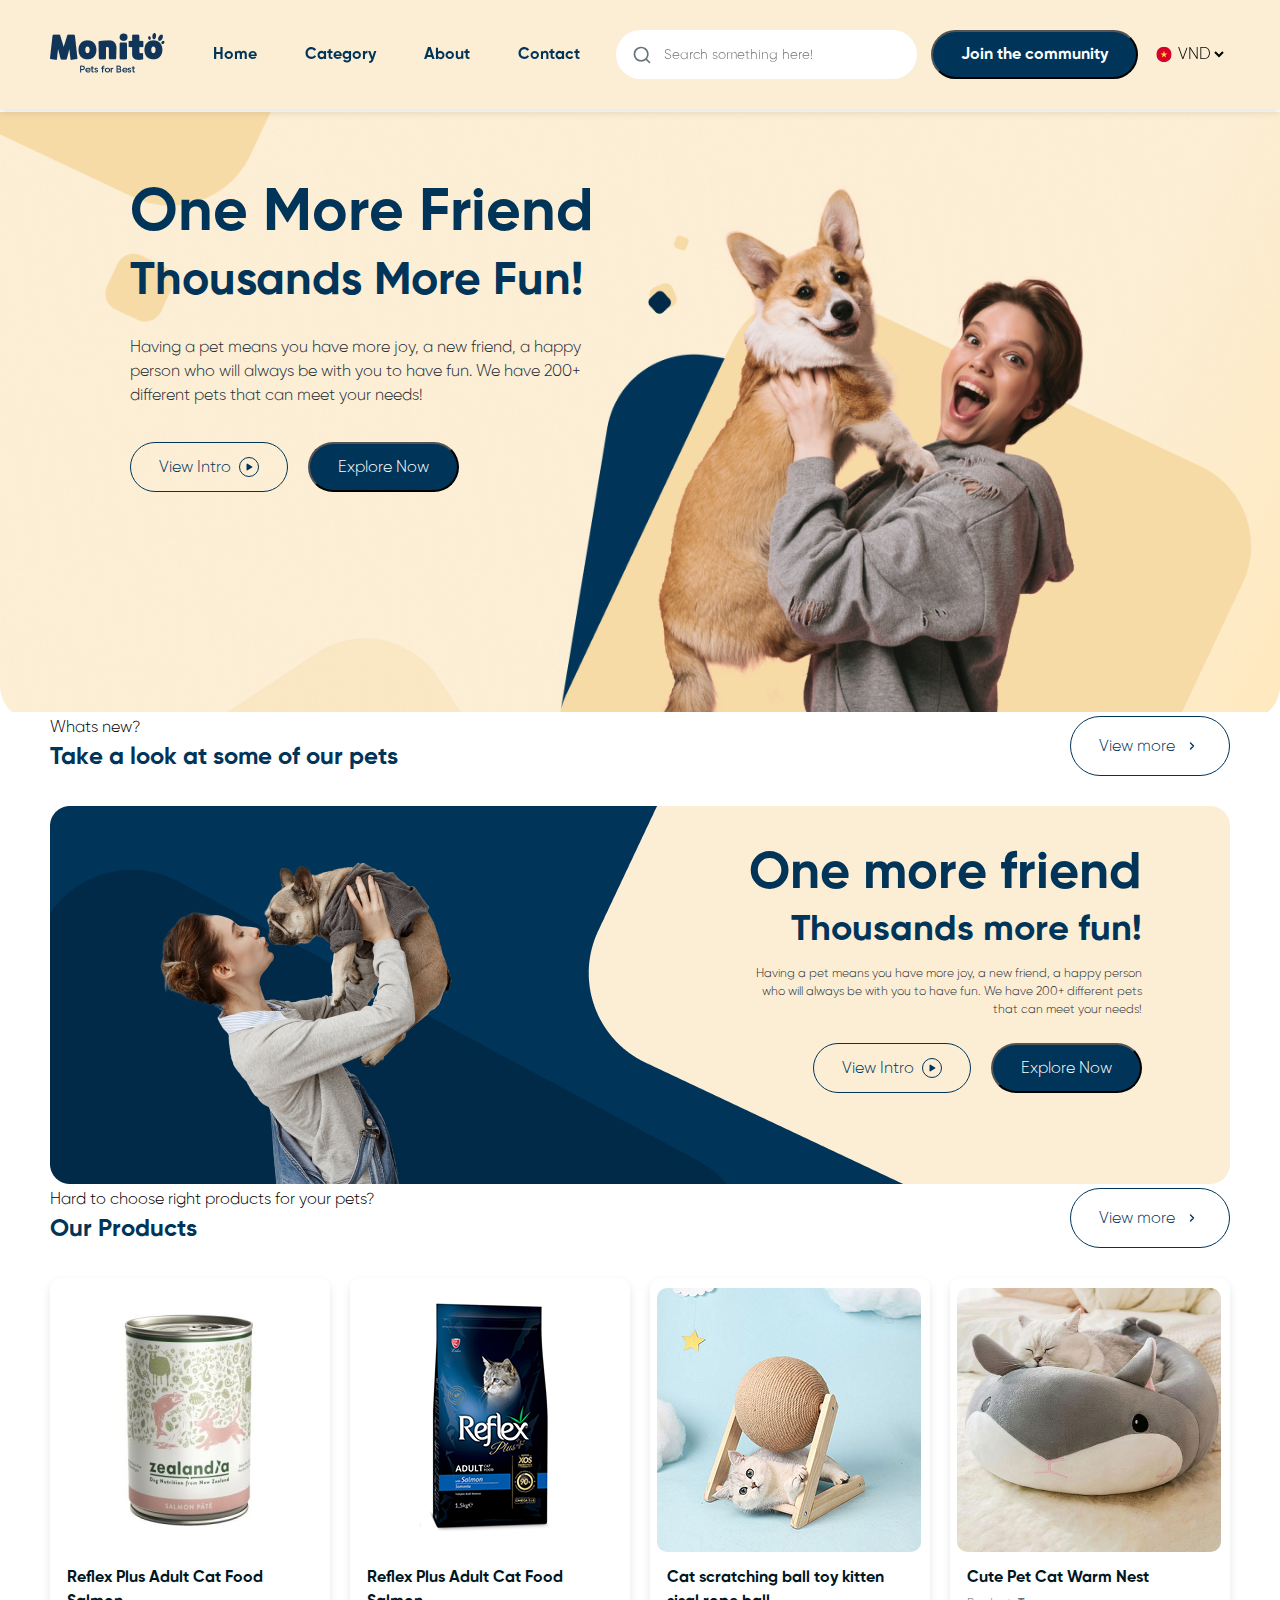
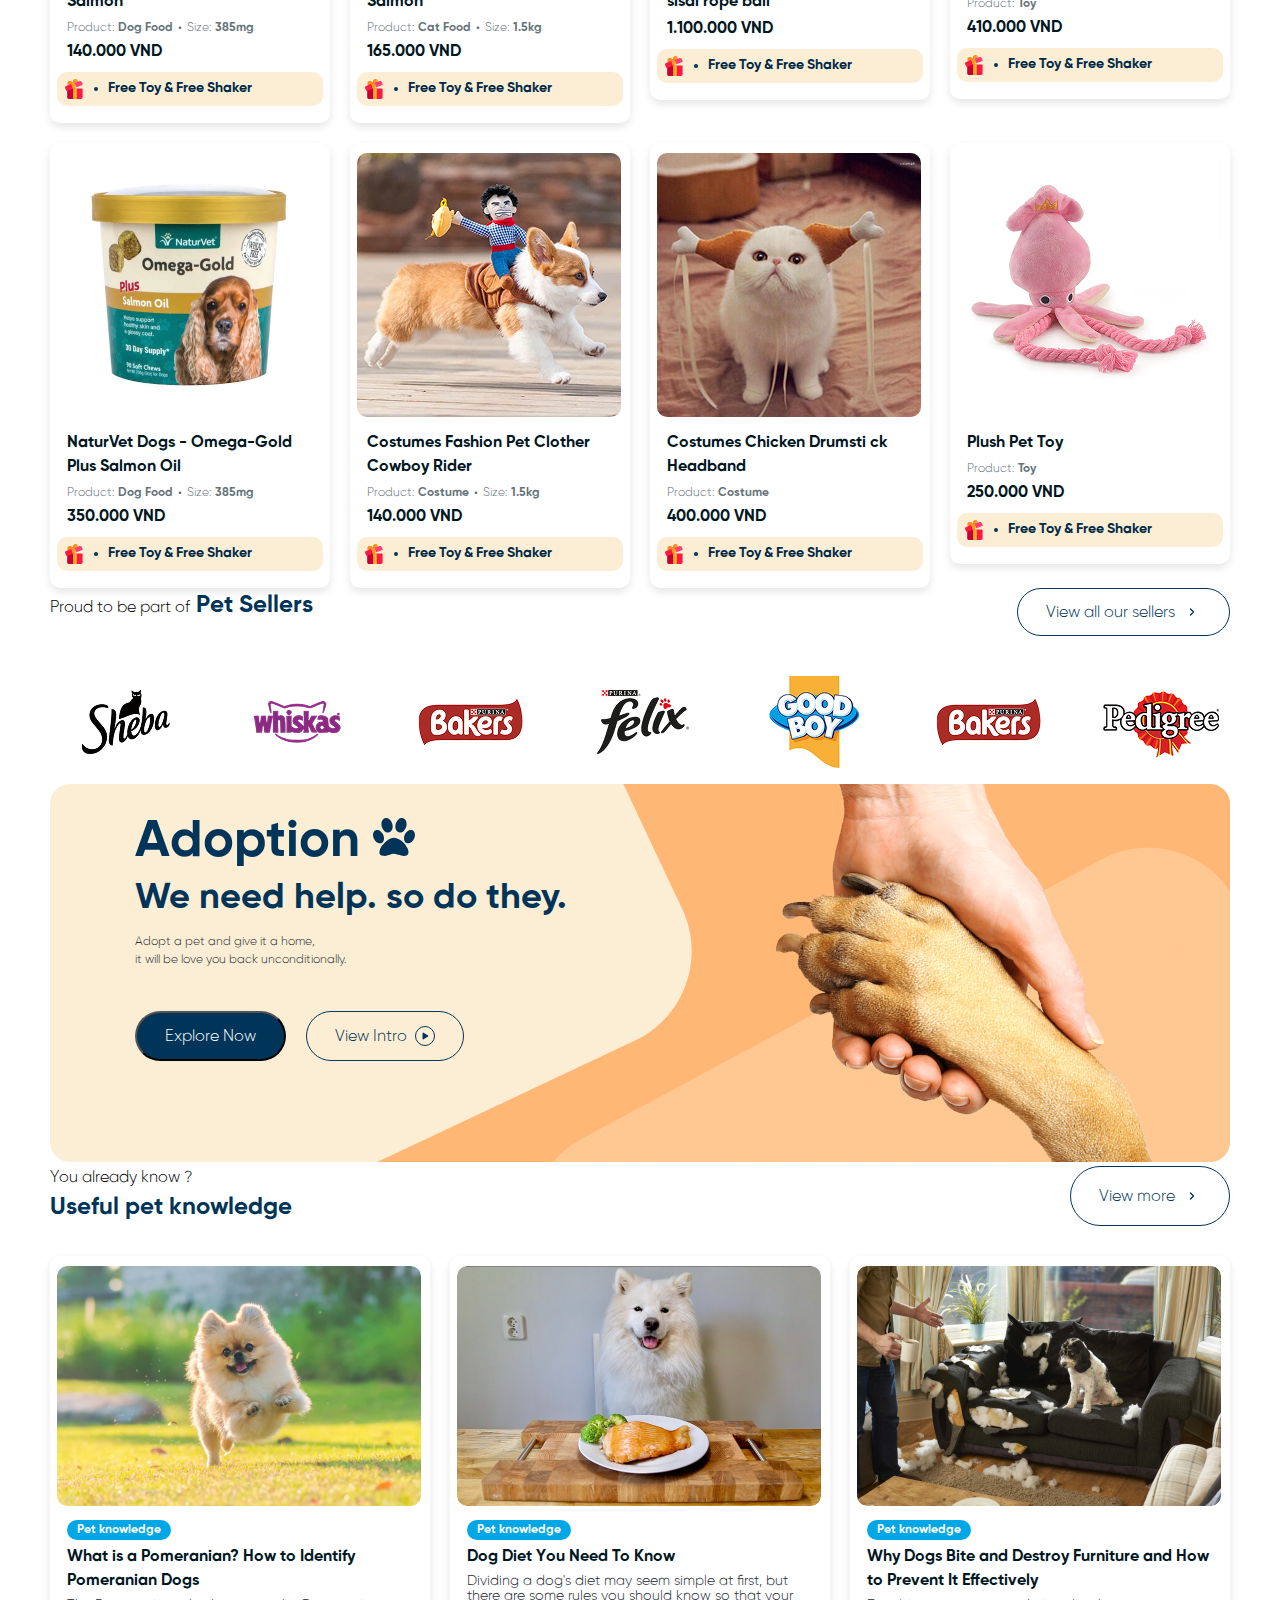
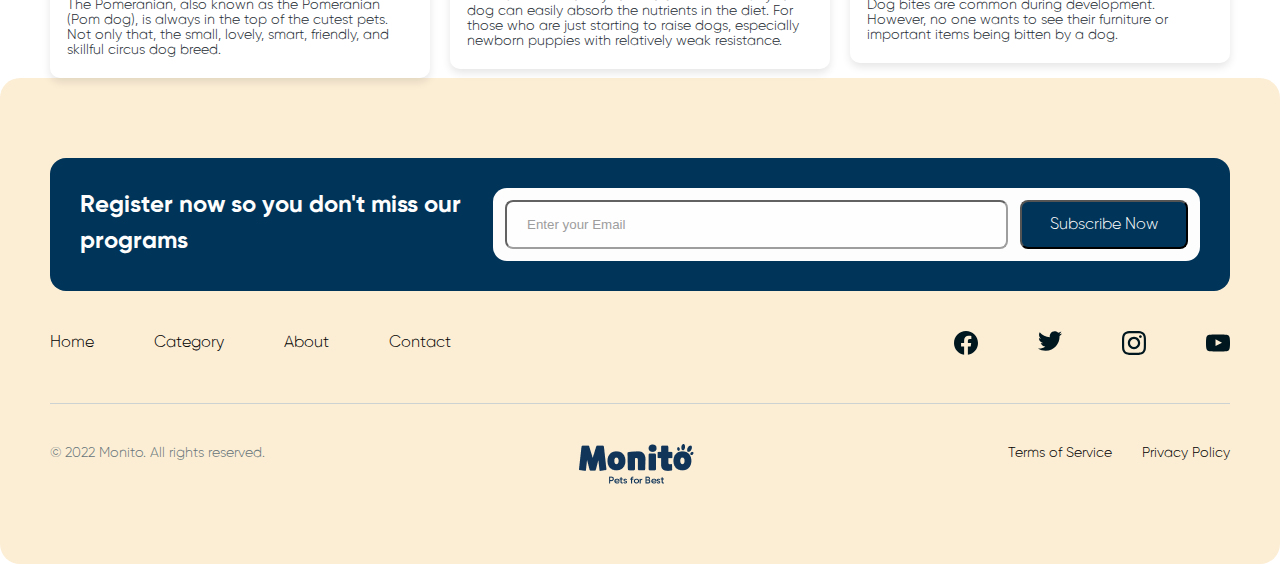
==== commit 95e63ced: "implement cart page" ====
--- a/index.html
+++ b/index.html
@@ -4,7 +4,7 @@
 <head>
   <meta charset="UTF-8">
   <meta name="viewport" content="width=device-width, initial-scale=1.0">
-  <title>Document</title>
+  <title>Home Page</title>
   <link rel="stylesheet" href="./css/style.css">
 </head>
 
--- a/css/style.css
+++ b/css/style.css
@@ -305,8 +305,18 @@
 .list-product {
   margin-top: 30px;
 }
+.list-product .list-item {
+  position: relative;
+}
 .list-product .list-item:hover .card {
   box-shadow: 0 8px 16px rgba(0, 0, 0, 0.2);
+}
+.list-product .list-item .btn-cart {
+  display: none;
+}
+.list-product .list-item:hover .btn-cart {
+  display: block;
+  cursor: pointer;
 }
 
 .section-product .section-header {
@@ -368,6 +378,14 @@
   border: 1px solid #003459;
   display: flex;
   align-items: center;
+}
+
+.btn-cart {
+  position: absolute;
+  top: -8px;
+  right: -13px;
+  padding: 10px 10px;
+  background-color: #00a7e7;
 }
 
 .icon {
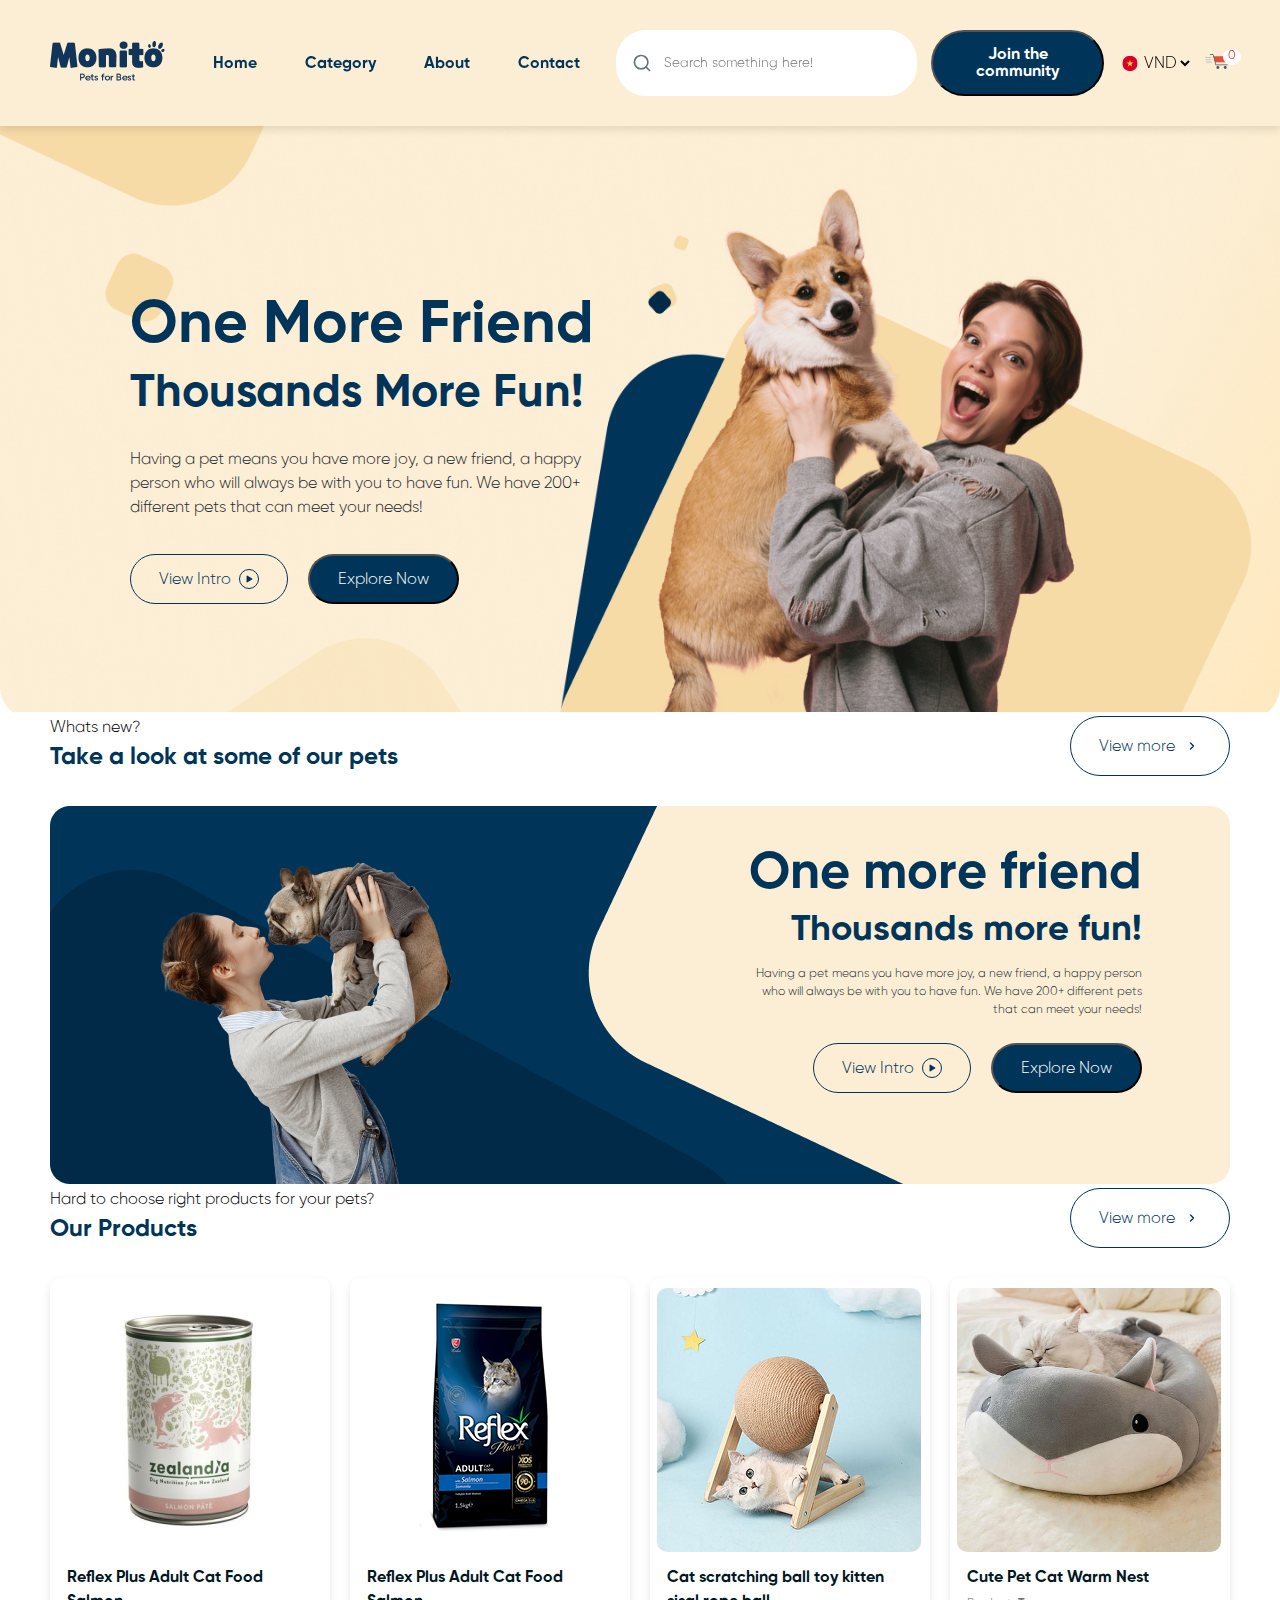
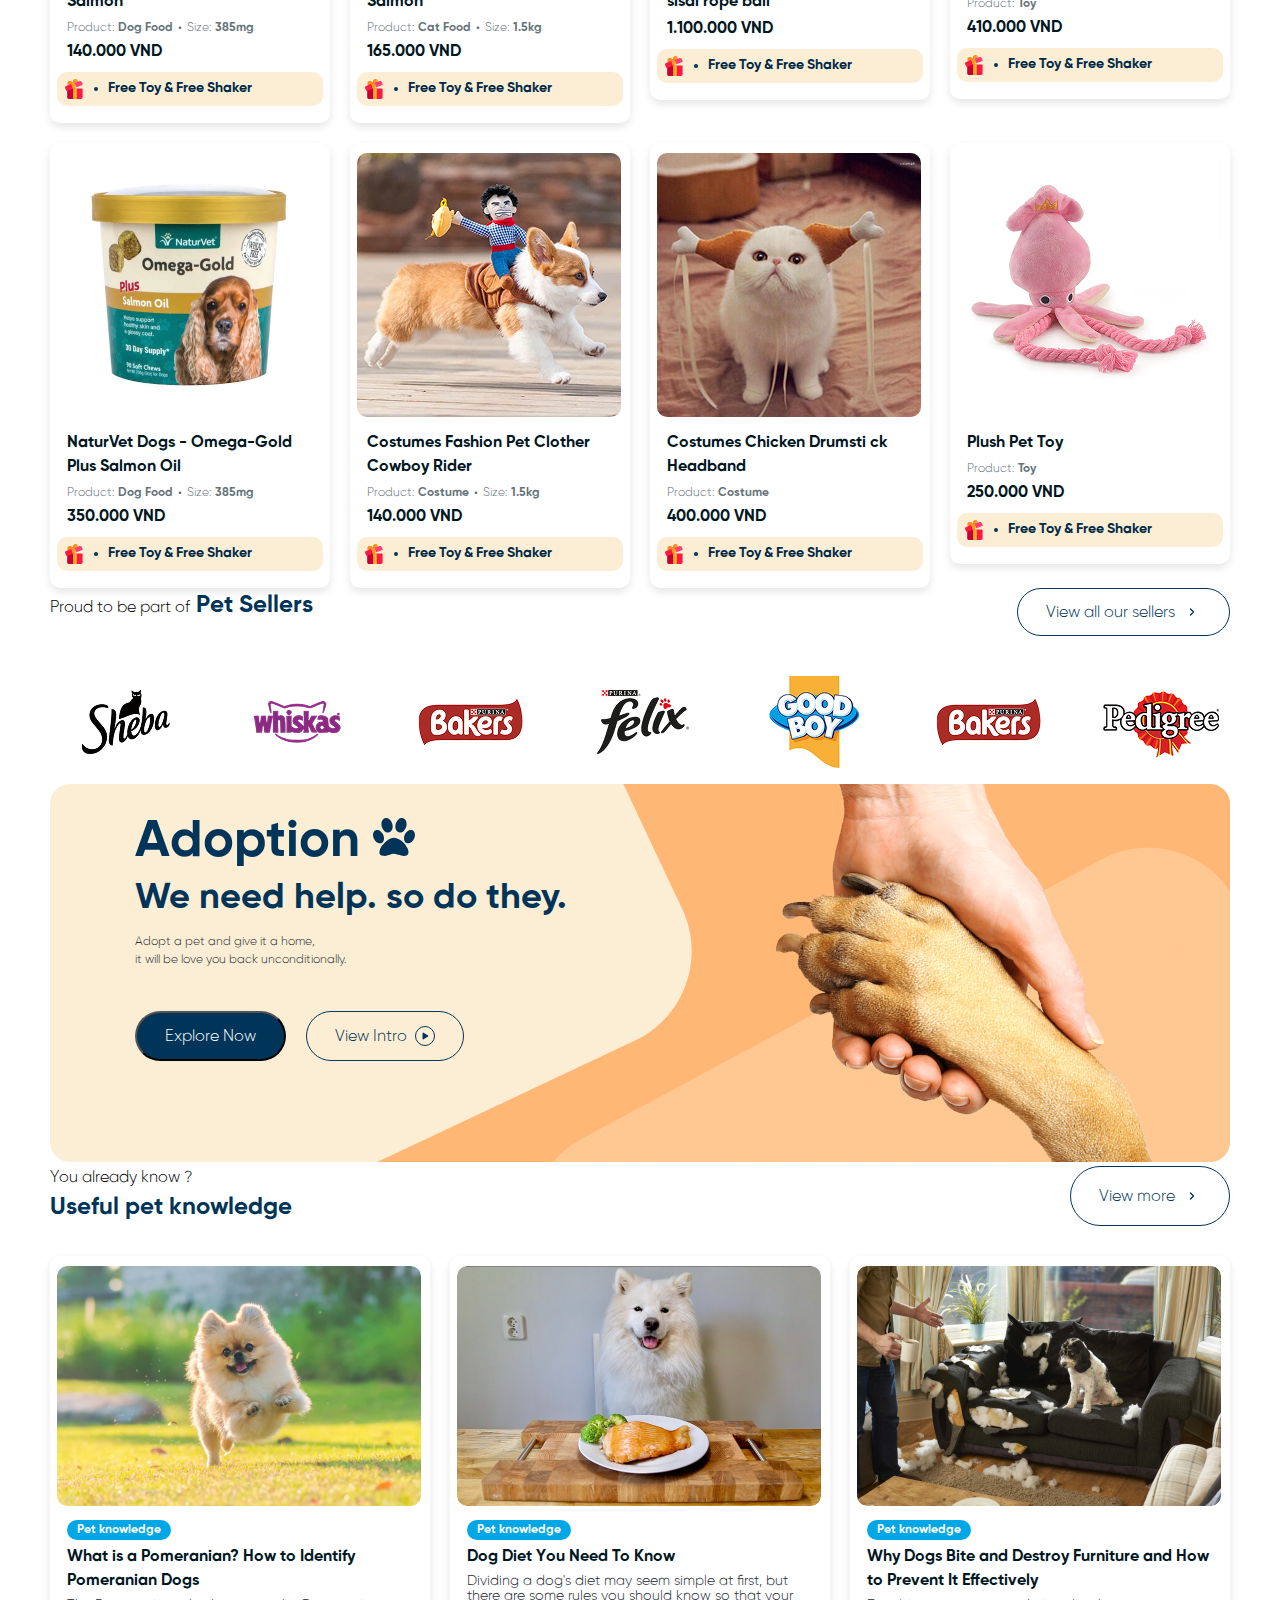
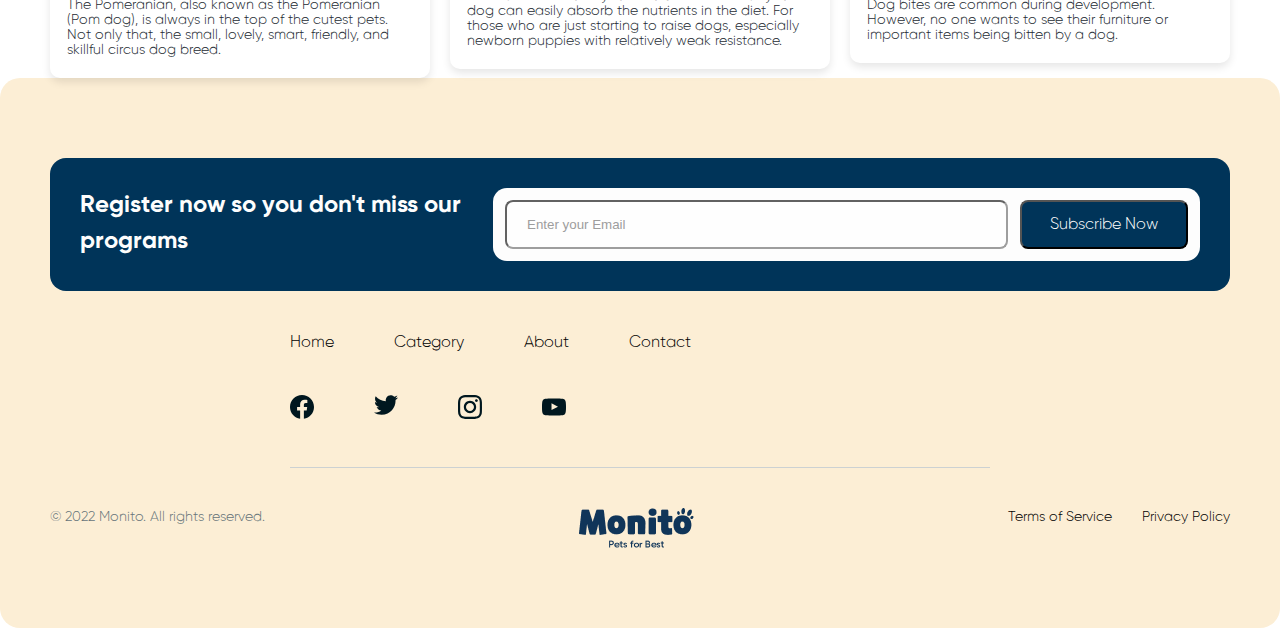
==== commit 23d6f0b6: "implement feature of cart" ====
--- a/index.html
+++ b/index.html
@@ -13,7 +13,8 @@
     <div class="container">
       <div class="section-body">
         <div class="section-navigation">
-          <h2 class="section-title"><img class="logo-img" src="./assets/images/monito-logo.png" alt="Logo Monitor"></h2>
+          <h2 class="section-title"><a class="nav-homepage" href="./index.html"><img class="logo-img"
+                src="./assets/images/monito-logo.png" alt="Logo Monitor"></a></h2>
           <nav class="nav">
             <ul class="list-nav">
               <li class="list-item"><a class="list-item-link" href="#">Home</a></li>
@@ -38,6 +39,12 @@
               <option class="select-input-option" value="ca">USD</option>
               <option class="select-input-option" value="usa">Yen</option>
             </select>
+          </div>
+          <div class="cart">
+            <a class="nav-cartpage" href="./cart.html">
+              <img class="icon" src="./assets/icons/cart-icon.svg" alt="cart-icon">
+              <span id="cart-count" class="cart-count"></span>
+            </a>
           </div>
         </div>
       </div>
@@ -82,7 +89,8 @@
             <img class="icon" src="./assets/icons/arrow-right-icon.svg" alt="arrow-right">
           </button>
         </div>
-        <ul id="list-product" class="list-product list-pet row">
+
+        <ul id="list-pet" class="list-product list-pet row">
 
           <!-- <li class="list-item col-3">
             <a href="#" class="card card-pet">
@@ -602,7 +610,7 @@
     </div>
   </footer>
 
-  <script src="./js-product/product.js" type="module"></script>
+  <script src="./js/product.js" type="module"></script>
 
 </body>
 
--- a/css/style.css
+++ b/css/style.css
@@ -190,7 +190,6 @@
 }
 .section-banner.main-banner {
   position: relative;
-  padding-top: 112px;
 }
 .section-banner.main-banner .banner-img {
   max-height: 600px;
@@ -458,6 +457,7 @@
 .header .section-actions .dropdown-group {
   display: flex;
   align-items: center;
+  margin-right: 12px;
 }
 .header .section-actions .dropdown-group .flag-icon {
   width: 21px;
@@ -470,6 +470,27 @@
   font-weight: 500;
   font-family: "SVN-Gilroy", sans-serif;
 }
+.header .section-actions .cart {
+  display: flex;
+  align-items: center;
+  position: relative;
+}
+.header .section-actions .cart .icon {
+  width: 25px;
+  height: 25px;
+}
+.header .section-actions .cart .cart-count {
+  position: absolute;
+  top: 19px;
+  left: 18px;
+  width: 18px;
+  height: 16px;
+  background-color: white;
+  border-radius: 50%;
+  color: red;
+  font-size: 12px;
+  text-align: center;
+}
 
 .footer {
   padding: 80px 0 40px 0;
@@ -548,6 +569,10 @@
 }
 .footer .section-info .policy-link {
   color: #000000;
+}
+
+.main {
+  padding-top: 112px;
 }
 
 .container {
@@ -733,4 +758,44 @@
   margin-top: 42px;
 }
 
+.section-content {
+  display: flex;
+  flex-direction: column;
+  max-width: 700px;
+  margin: auto;
+}
+.section-content .cart .list-item .card {
+  display: flex;
+  align-items: center;
+}
+.section-content .cart .list-item .card .card-img {
+  margin-right: 24px;
+}
+.section-content .cart .list-item .card .card-img .cart-item-img {
+  width: 80px;
+  height: 80px;
+}
+.section-content .cart .list-item .card .card-footer {
+  font-weight: 700;
+  background-color: inherit;
+  margin-left: auto;
+}
+.section-content .cart .list-item .card .card-footer .card-title {
+  margin-right: 80px;
+  display: flex;
+  align-items: center;
+  column-gap: 8px;
+}
+.section-content .cart .list-item .card .card-footer .card-title .btn {
+  padding: 4px 8px;
+  border-radius: 5px;
+  font-weight: inherit;
+}
+.section-content .section-order {
+  display: flex;
+  align-items: center;
+  justify-content: flex-end;
+  column-gap: 8px;
+}
+
 /*# sourceMappingURL=style.css.map */
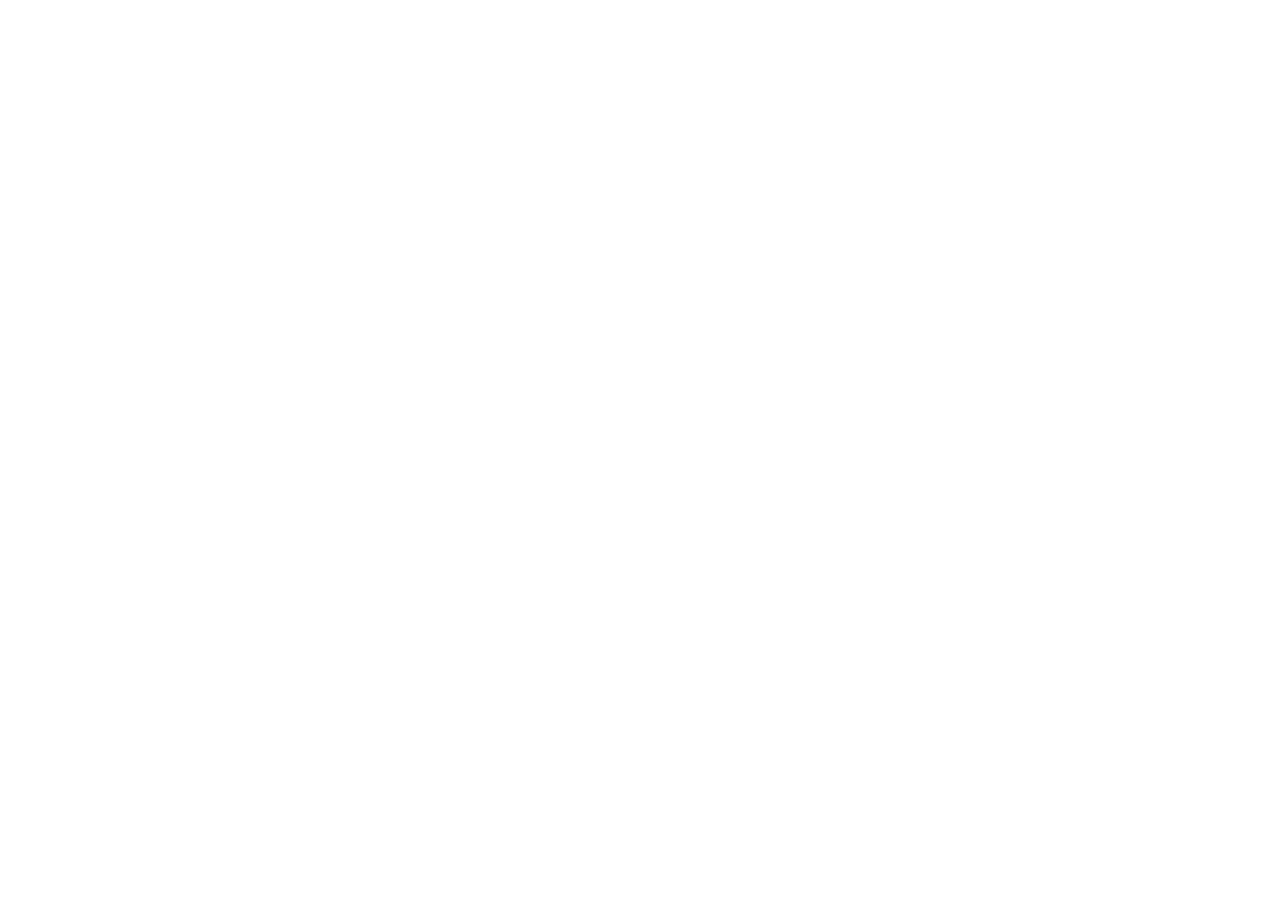
==== commit fe249abb: "feature-implement for homepage" ====
--- a/index.html
+++ b/index.html
@@ -11,607 +11,28 @@
 <body>
   <header class="header">
     <div class="container">
-      <div class="section-body">
-        <div class="section-navigation">
-          <h2 class="section-title"><a class="nav-homepage" href="./index.html"><img class="logo-img"
-                src="./assets/images/monito-logo.png" alt="Logo Monitor"></a></h2>
-          <nav class="nav">
-            <ul class="list-nav">
-              <li class="list-item"><a class="list-item-link" href="#">Home</a></li>
-              <li class="list-item"><a class="list-item-link" href="#">Category</a></li>
-              <li class="list-item"><a class="list-item-link" href="#">About</a></li>
-              <li class="list-item"><a class="list-item-link" href="#">Contact</a></li>
-            </ul>
-          </nav>
-        </div>
-        <div class="section-actions">
-          <form class="form-search">
-            <div class="form-input">
-              <img class="search-icon" src="./assets/icons/search-icon.svg" alt="search-icon">
-              <input class="search-input" type="text" placeholder="Search something here!">
-            </div>
-          </form>
-          <button class="btn btn-primary btn-join-community">Join the community</button>
-          <div class="dropdown-group">
-            <img class="flag-icon" src="./assets/icons/vnd-icon.svg" alt="icon-vnd">
-            <select class="select-form" id="currency" name="vnd">
-              <option class="select-input-option" value="au">VND</option>
-              <option class="select-input-option" value="ca">USD</option>
-              <option class="select-input-option" value="usa">Yen</option>
-            </select>
-          </div>
-          <div class="cart">
-            <a class="nav-cartpage" href="./cart.html">
-              <img class="icon" src="./assets/icons/cart-icon.svg" alt="cart-icon">
-              <span id="cart-count" class="cart-count"></span>
-            </a>
-          </div>
-        </div>
+      <div class="section-content">
       </div>
     </div>
   </header>
 
   <main class="main">
-    <section class="section section-banner main-banner">
-      <img class="banner-img hero-banner" src="./assets/images/hero-banner.png" alt="dog-and-human">
+    <section class="section section-product section-more-product">
       <div class="container">
         <div class="section-content">
-          <h1 class="section-title">One More Friend
-            <span class="section-subtitle">Thousands More Fun!</span>
-          </h1>
-          <p class="section-description">Having a pet means you have more joy, a new friend, a happy person who will
-            always be with you to
-            have fun. We have 200+ different pets that can meet your needs!</p>
-          <div class="btn-group">
-            <button class="btn btn-outline">
-              <span class="btn-text">
-                View Intro
-              </span>
-              <div class="rounded-border">
-                <img class="icon" src="./assets/icons/play-circle.svg" alt="play-circle">
-              </div>
-            </button>
-            <button class="btn btn-primary">Explore Now</button>
-          </div>
         </div>
-      </div>
-    </section>
-    <section class="section section-product section-more-product">
-      <div class="container">
-        <div class="section-header">
-          <h2 class="section-title">
-            <span class="section-subtitle">Whats new?</span>Take a look at some of our pets
-          </h2>
-          <button class="btn btn-outline">
-            <span class="btn-text">
-              View more
-            </span>
-            <img class="icon" src="./assets/icons/arrow-right-icon.svg" alt="arrow-right">
-          </button>
-        </div>
-
-        <ul id="list-pet" class="list-product list-pet row">
-
-          <!-- <li class="list-item col-3">
-            <a href="#" class="card card-pet">
-              <div class="card-img">
-                <img class="product-img pet-img" src="./assets/images/dog1.png" alt="dog1">
-              </div>
-              <div class="card-body">
-                <h3 class="card-title">MO231 - Pomeranian White</h3>
-                <p class="card-detail"><span class="detail-key">Gene: <span class="detail-value">Male</span></span>
-                  <img class="detail-icon" src="./assets/icons/gray-dot.svg" alt="dot-icon">
-                  <span class="detail-key">Age: <span class="detail-value">02 months</span></span>
-                </p>
-                <span class="card-price">6.900.000 VND</span>
-              </div>
-            </a>
-          </li>
-          <li class="list-item col-3">
-            <a href="#" class="card card-pet">
-              <div class="card-img">
-                <img class="product-img pet-img" src="./assets/images/dog2.png" alt="dog2">
-              </div>
-              <div class="card-body">
-                <h3 class="card-title">MO502 - Poodle Tiny Yellow</h3>
-                <p class="card-detail"><span class="detail-key">Gene: <span class="detail-value">Female</span></span>
-                  <img class="detail-icon" src="./assets/icons/gray-dot.svg" alt="dot-icon">
-                  <span class="detail-key">Age: <span class="detail-value">02
-                      months</span></span>
-                </p>
-                <span class="card-price">3.900.000 VND</span>
-              </div>
-            </a>
-          </li>
-          <li class="list-item col-3">
-            <a href="#" class="card card-pet">
-              <div class="card-img">
-                <img class="product-img pet-img" src="./assets/images/dog3.png" alt="dog3">
-              </div>
-              <div class="card-body">
-                <h3 class="card-title">MO102 - Poodle Tiny Sepia</h3>
-                <p class="card-detail"><span class="detail-key">Gene: <span class="detail-value">Male</span></span>
-                  <img class="detail-icon" src="./assets/icons/gray-dot.svg" alt="dot-icon">
-                  <span class="detail-key">Age: <span class="detail-value">02 months</span></span>
-                </p>
-                <span class="card-price">4.000.000 VND</span>
-              </div>
-            </a>
-          </li>
-          <li class="list-item col-3">
-            <a href="#" class="card card-pet">
-              <div class="card-img">
-                <img class="product-img pet-img" src="./assets/images/dog4.png" alt="dog4">
-              </div>
-              <div class="card-body">
-                <h3 class="card-title">MO512 - Alaskan Malamute Grey</h3>
-                <p class="card-detail"><span class="detail-key">Gene: <span>Male</span></span>
-                  <img class="detail-icon" src="./assets/icons/gray-dot.svg" alt="dot-icon"> <span
-                    class="detail-key">Age:
-                    <span class="detail-value">02 months</span></span>
-                </p>
-                <span class="card-price">8.900.000 VND</span>
-              </div>
-            </a>
-          </li>
-          <li class="list-item col-3">
-            <a href="#" class="card card-pet">
-              <div class="card-img">
-                <img class="product-img pet-img" src="./assets/images/dog5.png" alt="dog5">
-              </div>
-              <div class="card-body">
-                <h3 class="card-title">MO231 - Pembroke Corgi Cream</h3>
-                <p class="card-detail"><span class="detail-key">Gene: <span>Male</span></span>
-                  <img class="detail-icon" src="./assets/icons/gray-dot.svg" alt="dot-icon"> <span
-                    class="detail-key">Age:
-                    <span class="detail-value">02 months</span></span>
-                </p>
-                <span class="card-price">7.900.000 VND</span>
-              </div>
-            </a>
-          </li>
-          <li class="list-item col-3">
-            <a href="#" class="card card-pet">
-              <div class="card-img">
-                <img class="product-img pet-img" src="./assets/images/dog6.png" alt="dog6">
-              </div>
-              <div class="card-body">
-                <h3 class="card-title">MO502 - Pembroke Corgi Tricolor</h3>
-                <p class="card-detail"><span class="detail-key">Gene: <span>Female</span></span>
-                  <img class="detail-icon" src="./assets/icons/gray-dot.svg" alt="dot-icon"> <span
-                    class="detail-key">Age:
-                    <span class="detail-value">02 months</span></span>
-                </p>
-                <span class="card-price">9.000.000 VND</span>
-              </div>
-            </a>
-          </li>
-          <li class="list-item col-3">
-            <a href="#" class="card card-pet">
-              <div class="card-img">
-                <img class="product-img pet-img" src="./assets/images/dog7.png" alt="dog7">
-              </div>
-              <div class="card-body">
-                <h3 class="card-title">MO231 - Pomeranian White</h3>
-                <p class="card-detail"><span class="detail-key">Gene: <span>Female</span></span>
-                  <img class="detail-icon" src="./assets/icons/gray-dot.svg" alt="dot-icon"> <span
-                    class="detail-key">Age:
-                    <span class="detail-value">02 months</span></span>
-                </p>
-                <span class="card-price">6.500.000 VND</span>
-              </div>
-            </a>
-          </li>
-          <li class="list-item col-3">
-            <a href="#" class="card card-pet">
-              <div class="card-img">
-                <img class="product-img pet-img" src="./assets/images/dog8.png" alt="dog8">
-              </div>
-              <div class="card-body">
-                <h3 class="card-title">MO512 - Poodle Tiny Dairy Cow</h3>
-                <p class="card-detail"><span class="detail-key">Gene: <span>Male</span></span>
-                  <img class="detail-icon" src="./assets/icons/gray-dot.svg" alt="dot-icon"> <span
-                    class="detail-key">Age:
-                    <span class="detail-value">02 months</span></span>
-                </p>
-                <span class="card-price">5.000.000 VND</span>
-              </div>
-            </a>
-          </li> -->
-        </ul>
-      </div>
-    </section>
-    <section class="section section-banner sub-banner section-banner-women-kiss-dog">
-      <div class="container">
-        <div class="container-content">
-          <img class="banner-img woman-kiss-dog-img" src="./assets/images/woman-kiss-dog-banner.png"
-            alt="woman-kiss-dog">
-          <div class="section-content">
-            <h2 class="section-title">One more friend
-              <span class="section-subtitle">Thousands more fun!</span>
-            </h2>
-            <p class="section-description">Having a pet means you have more joy, a new friend, a happy person who
-              will always be with you to
-              have fun. We have 200+ different pets that can meet your needs!</p>
-            <div class="btn-group">
-              <button class="btn btn-outline">
-                <span class="btn-text">
-                  View Intro
-                </span>
-                <div class="rounded-border">
-                  <img class="icon" src="./assets/icons/play-circle.svg" alt="play-circle">
-                </div>
-              </button>
-              <button class="btn btn-primary">Explore Now</button>
-            </div>
-          </div>
-        </div>
-      </div>
-    </section>
-    <section class="section section-product section-our-product">
-      <div class="container">
-        <div class="section-header">
-          <h2 class="section-title">
-            <span class="section-subtitle">Hard to choose right products for your pets?</span>
-            Our Products
-          </h2>
-          <button class="btn btn-outline">
-            <span class="btn-text">View more</span>
-            <img class="icon" src="./assets/icons/arrow-right-icon.svg" alt="arrow-right">
-          </button>
-        </div>
-        <ul class="list-product list-food row">
-          <li class="list-item col-3">
-            <a class="card card-food" href="#">
-              <div class="card-img">
-                <img class="product-img food-img" src="./assets/images/product1.png" alt="product1">
-              </div>
-              <div class="card-body">
-                <h3 class="card-title">Reflex Plus Adult Cat Food Salmon</h3>
-                <p class="card-detail"><span class="detail-key">Product: <span class="detail-value">Dog
-                      Food</span></span><img class="detail-icon" src="./assets/icons/gray-dot.svg" alt="dot-icon"><span
-                    class="detail-key">Size:
-                    <span class="detail-value">385mg</span></span></p>
-                <span class="card-price">140.000 VND</span>
-              </div>
-              <div class="card-footer">
-                <img class="gift-icon" src="./assets/icons/gift-icon.svg" alt="gift-icon">
-                <img src="./assets/icons/blue-dot.svg" alt="blue-dot-icon">
-                <p class="card-footer-title"> Free Toy & Free Shaker</p>
-              </div>
-            </a>
-          </li>
-          <li class="list-item col-3">
-            <a class="card card-food" href="#">
-              <div class="card-img">
-                <img class="product-img food-img" src="./assets/images/product2.png" alt="product2">
-              </div>
-              <div class="card-body">
-                <h3 class="card-title">Reflex Plus Adult Cat Food Salmon</h3>
-                <p class="card-detail"><span class="detail-key">Product: <span class="detail-value">Cat
-                      Food</span></span><img class="detail-icon" src="./assets/icons/gray-dot.svg" alt="dot-icon"><span
-                    class="detail-key">Size:
-                    <span class="detail-value">1.5kg</span></span></p>
-                <span class="card-price">165.000 VND</span>
-              </div>
-              <div class="card-footer">
-                <img class="gift-icon" src="./assets/icons/gift-icon.svg" alt="gift-icon">
-                <img src="./assets/icons/blue-dot.svg" alt="blue-dot-icon">
-                <p class="card-footer-title"> Free Toy & Free Shaker</p>
-              </div>
-            </a>
-          </li>
-          <li class="list-item col-3">
-            <a class="card card-food" href="#">
-              <div class="card-img">
-                <img class="product-img food-img" src="./assets/images/product3.png" alt="product3">
-              </div>
-              <div class="card-body">
-                <h3 class="card-title">Cat scratching ball toy kitten sisal rope ball</h3>
-                <span class="card-price">1.100.000 VND</span>
-              </div>
-              <div class="card-footer">
-                <img class="gift-icon" src="./assets/icons/gift-icon.svg" alt="gift-icon">
-                <img src="./assets/icons/blue-dot.svg" alt="blue-dot-icon">
-                <p class="card-footer-title"> Free Toy & Free Shaker</p>
-              </div>
-            </a>
-          </li>
-          <li class="list-item col-3">
-            <a class="card card-food" href="#">
-              <div class="card-img">
-                <img class="product-img food-img" src="./assets/images/product4.png" alt="product4">
-              </div>
-              <div class="card-body">
-                <h3 class="card-title">Cute Pet Cat Warm Nest</h3>
-                <p class="card-detail">
-                  <span class="detail-key">Product:
-                    <span class="detail-value">Toy</span></span>
-                </p>
-
-                <span class="card-price">410.000 VND</span>
-              </div>
-              <div class="card-footer">
-                <img class="gift-icon" src="./assets/icons/gift-icon.svg" alt="gift-icon">
-                <img src="./assets/icons/blue-dot.svg" alt="blue-dot-icon">
-                <p class="card-footer-title"> Free Toy & Free Shaker</p>
-              </div>
-            </a>
-          </li>
-          <li class="list-item col-3">
-            <a class="card card-food" href="#">
-              <div class="card-img">
-                <img class="product-img food-img" src="./assets/images/product5.png" alt="product5">
-              </div>
-              <div class="card-body">
-                <h3 class="card-title">NaturVet Dogs - Omega-Gold Plus Salmon Oil</h3>
-                <p class="card-detail">
-                  <span class="detail-key">Product: <span class="detail-value">Dog Food</span></span><img
-                    class="detail-icon" src="./assets/icons/gray-dot.svg" alt="dot-icon"> <span class="detail-key">Size:
-                    <span class="detail-value">385mg</span></span>
-                </p>
-                <span class="card-price">350.000 VND</span>
-              </div>
-              <div class="card-footer">
-                <img class="gift-icon" src="./assets/icons/gift-icon.svg" alt="gift-icon">
-                <img src="./assets/icons/blue-dot.svg" alt="blue-dot-icon">
-                <p class="card-footer-title"> Free Toy & Free Shaker</p>
-              </div>
-            </a>
-          </li>
-          <li class="list-item col-3">
-            <a class="card card-food" href="#">
-              <div class="card-img">
-                <img class="product-img food-img" src="./assets/images/product6.png" alt="product6">
-              </div>
-              <div class="card-body">
-                <h3 class="card-title">Costumes Fashion Pet Clother Cowboy Rider</h3>
-                <p class="card-detail">
-                  <span class="detail-key">Product: <span class="detail-value">Costume</span></span><img
-                    class="detail-icon" src="./assets/icons/gray-dot.svg" alt="dot-icon"> <span class="detail-key">Size:
-                    <span class="detail-value">1.5kg</span></span>
-                </p>
-                <span class="card-price">140.000 VND</span>
-              </div>
-              <div class="card-footer">
-                <img class="gift-icon" src="./assets/icons/gift-icon.svg" alt="gift-icon">
-                <img src="./assets/icons/blue-dot.svg" alt="blue-dot-icon">
-                <p class="card-footer-title"> Free Toy & Free Shaker</p>
-              </div>
-            </a>
-          </li>
-          <li class="list-item col-3">
-            <a class="card card-food" href="#">
-              <div class="card-img">
-                <img class="product-img food-img" src="./assets/images/product7.png" alt="product7">
-              </div>
-              <div class="card-body">
-                <h3 class="card-title">Costumes Chicken Drumsti ck Headband</h3>
-                <p class="card-detail">
-                  <span class="detail-key">Product: <span class="detail-value">Costume</span></span>
-                </p>
-                <span class="card-price">400.000 VND</span>
-              </div>
-              <div class="card-footer">
-                <img class="gift-icon" src="./assets/icons/gift-icon.svg" alt="gift-icon">
-                <img src="./assets/icons/blue-dot.svg" alt="blue-dot-icon">
-                <p class="card-footer-title"> Free Toy & Free Shaker</p>
-              </div>
-            </a>
-          </li>
-          <li class="list-item col-3">
-            <a class="card card-food" href="#">
-              <div class="card-img">
-                <img class="product-img food-img" src="./assets/images/product8.png" alt="product8">
-              </div>
-              <div class="card-body">
-                <h3 class="card-title">Plush Pet Toy</h3>
-                <p class="card-detail">
-                  <span class="detail-key">Product: <span class="detail-value">Toy</span></span>
-                </p>
-                <span class="card-price">250.000 VND</span>
-              </div>
-              <div class="card-footer">
-                <img class="gift-icon" src="./assets/icons/gift-icon.svg" alt="gift-icon">
-                <img src="./assets/icons/blue-dot.svg" alt="blue-dot-icon">
-                <p class="card-footer-title"> Free Toy & Free Shaker</p>
-              </div>
-            </a>
-          </li>
-        </ul>
-      </div>
-    </section>
-    <section class="section section-product section-pet-sellers">
-      <div class="container">
-        <div class="section-header">
-          <h2 class="section-title">
-            <span class="section-subtitle">Proud to be part of</span>
-            Pet Sellers
-          </h2>
-
-          <button class="btn btn-outline">
-            <span class="btn-text">
-              View all our sellers
-            </span>
-            <img class="icon" src="./assets/icons/arrow-right-icon.svg" alt="arrow-right">
-          </button>
-        </div>
-        <ul class="list-product list-seller row">
-          <li class="list-item">
-            <img class="seller-img product-img" src="./assets/images/sheba.png" alt="sheba-img">
-          </li>
-          <li class="list-item">
-            <img class="seller-img product-img" src="./assets/images/whiskas.png" alt="whiskas-img">
-          </li>
-          <li class="list-item">
-            <img class="seller-img product-img" src="./assets/images/bakers.png" alt="bakers-img">
-          </li>
-          <li class="list-item">
-            <img class="seller-img product-img" src="./assets/images/felix.png" alt="felix-img">
-          </li>
-          <li class="list-item">
-            <img class="seller-img product-img" src="./assets/images/goodboy.png" alt="goodboy-img">
-          </li>
-          <li class="list-item">
-            <img class="seller-img product-img" src="./assets/images/bakers.png" alt="bakers-img">
-          </li>
-          <li class="list-item">
-            <img class="seller-img product-img" src="./assets/images/pedigree.png" alt="pedigree-img">
-          </li>
-        </ul>
-    </section>
-    <!--  -->
-    <section class="section section-banner sub-banner section-banner-adoption">
-      <div class="container">
-        <div class="container-content">
-          <img class="banner-img shake-hand-img" src="./assets/images/shake-hand-banner.png" alt="shake-hand-img">
-          <div class="section-content">
-            <h2 class="section-title">Adoption
-              <img class="icon" src="./assets/icons/fontisto-paw-icon.svg" alt="fontisto-paw-icon">
-              <span class="section-subtitle">We need help. so do they.</span>
-            </h2>
-
-            <p class="section-description">Adopt a pet and give it a home, <br>
-              it will be love you back unconditionally.</p>
-            <div class="btn-group">
-              <button class="btn btn-primary">Explore Now</button>
-              <button class="btn btn-outline"><span class="btn-text">View Intro</span>
-                <div class="rounded-border">
-                  <img class="icon" src="./assets/icons/play-circle.svg" alt="play-circle">
-                </div>
-              </button>
-            </div>
-          </div>
-        </div>
-      </div>
-    </section>
-    <section class="section section-product section-knowledge-pet">
-      <div class="container">
-        <div class="section-header">
-          <h2 class="section-title">
-            <span class="section-subtitle">You already know ?</span>
-            Useful pet knowledge
-          </h2>
-          <button class="btn btn-outline"><span class="btn-text">View more</span>
-            <img class="icon" src="./assets/icons/arrow-right-icon.svg" alt="arrow-right">
-          </button>
-        </div>
-        <ul class="list-product list-pet-knowledge row">
-          <li class="list-item col-4">
-            <a class="card card-pet-knowledge" href="#">
-              <div class="card-img">
-                <img class="product-img pet-img" src="./assets/images/pet1.png" alt="pet1">
-              </div>
-              <div class="card-body">
-                <span class="badge">Pet knowledge</span>
-                <h3 class="card-title">What is a Pomeranian? How to Identify Pomeranian Dogs</h3>
-                <p class="card-description">The Pomeranian, also known as the Pomeranian (Pom dog), is always in
-                  the top of the cutest
-                  pets. Not only that, the small, lovely, smart, friendly, and skillful circus dog breed.</p>
-              </div>
-            </a>
-          </li>
-          <li class="list-item col-4">
-            <a class="card card-pet-knowledge" href="#">
-              <div class="card-img">
-                <img class="product-img pet-img" src="./assets/images/pet2.png" alt="pet2">
-              </div>
-              <div class="card-body">
-                <span class="badge">Pet knowledge</span>
-                <h3 class="card-title">Dog Diet You Need To Know</h3>
-
-                <p class="card-description">Dividing a dog's diet may seem simple at first, but there are some
-                  rules you should know so that your
-                  dog can easily absorb the nutrients in the diet. For those who are just starting to raise dogs,
-                  especially newborn puppies with relatively weak resistance.</p>
-              </div>
-            </a>
-          </li>
-
-          <li class="list-item col-4">
-            <a class="card card-pet-knowledge" href="#">
-              <div class="card-img">
-                <img class="product-img pet-img" src="./assets/images/pet3.png" alt="pet3">
-              </div>
-              <div class="card-body">
-                <span class="badge">Pet knowledge</span>
-                <h3 class="card-title">Why Dogs Bite and Destroy Furniture and How to Prevent It Effectively</h3>
-                <p class="card-description">Dog bites are common during development. However, no one wants to see
-                  their
-                  furniture or important
-                  items being bitten by a dog.</p>
-              </div>
-            </a>
-          </li>
-
-        </ul>
       </div>
     </section>
   </main>
 
   <footer class="footer">
     <div class="container">
-      <div class="section-subscribe">
-        <form class="form-register">
-          <h4 class="form-register-title">
-            Register now so you don't miss our programs
-          </h4>
-          <div class="form-input">
-            <input class="email-input" type="text" placeholder="Enter your Email" />
-            <button class="btn btn-primary btn-subscribe">Subscribe Now</button>
-          </div>
-        </form>
-      </div>
-
       <div class="section-content">
-        <nav class="nav">
-          <ul class="list-info">
-            <li class="list-item">
-              <a href="#" class="list-item-link">Home</a>
-            </li>
-            <li class="list-item">
-              <a href="#" class="list-item-link">Category</a>
-            </li>
-            <li class="list-item">
-              <a href="#" class="list-item-link">About</a>
-            </li>
-            <li class="list-item">
-              <a href="#" class="list-item-link">Contact</a>
-            </li>
-          </ul>
-        </nav>
-
-        <ul class="list-info">
-          <li class="list-item">
-            <a href="#" class="list-item-link"><img src="./assets/icons/fb-icon.svg" alt="fb-icon" /></a>
-          </li>
-          <li class="list-item">
-            <a href="#" class="list-item-link"><img src="./assets/icons/tw-icon.svg" alt="tw-icon" /></a>
-          </li>
-          <li class="list-item">
-            <a href="#" class="list-item-link"><img src="./assets/icons/insta-icon.svg" alt="insta-icon" /></a>
-          </li>
-          <li class="list-item">
-            <a href="#" class="list-item-link"><img src="./assets/icons/yt-icon.svg" alt="yt-icon" /></a>
-          </li>
-        </ul>
-      </div>
-
-      <div class="section-info">
-        <p class="section-description">
-          © 2022 Monito. All rights reserved.
-        </p>
-        <img class="monito-img" src="./assets/images/monito-logo.png" alt="monito-logo" />
-        <div class="section-description">
-          <a href="#" class="policy-link">Terms of Service</a>
-          <a href="#" class="policy-link">Privacy Policy</a>
-        </div>
       </div>
     </div>
   </footer>
 
   <script src="./js/product.js" type="module"></script>
-
 </body>
 
 </html>
